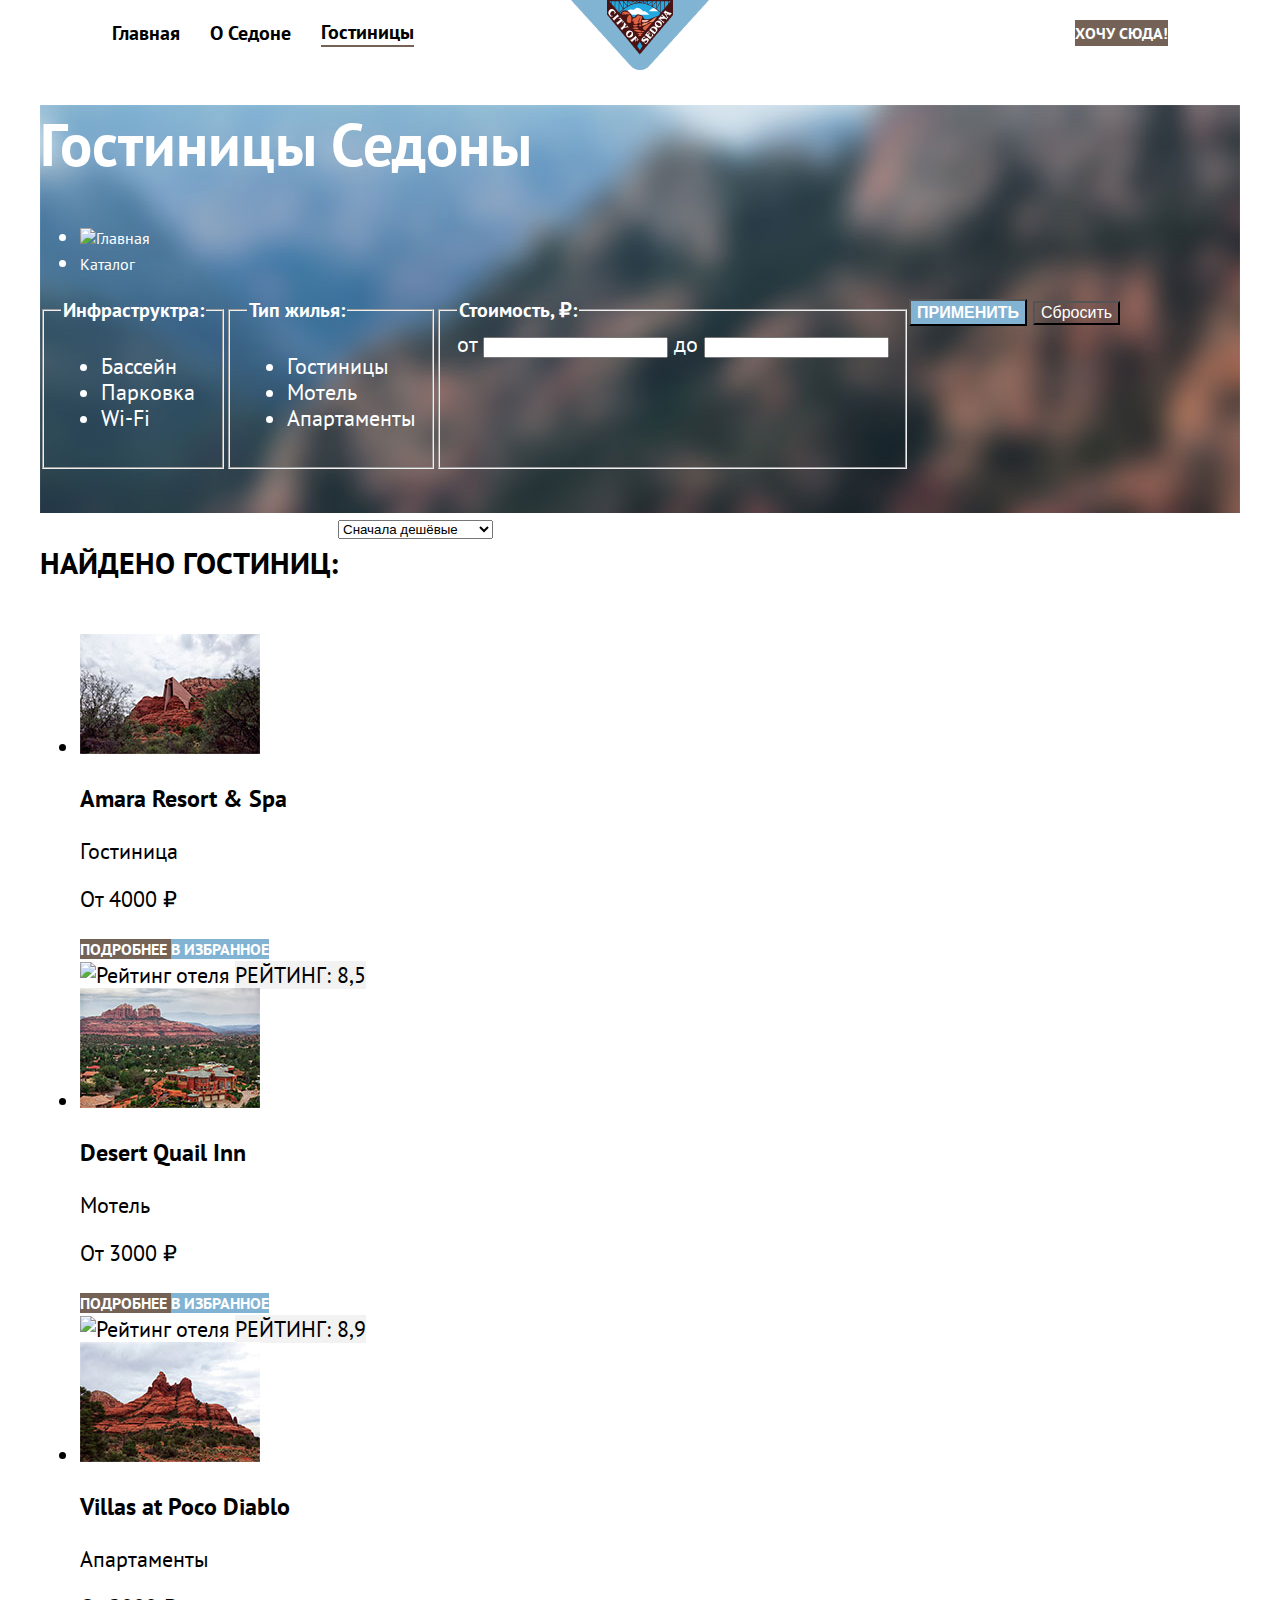
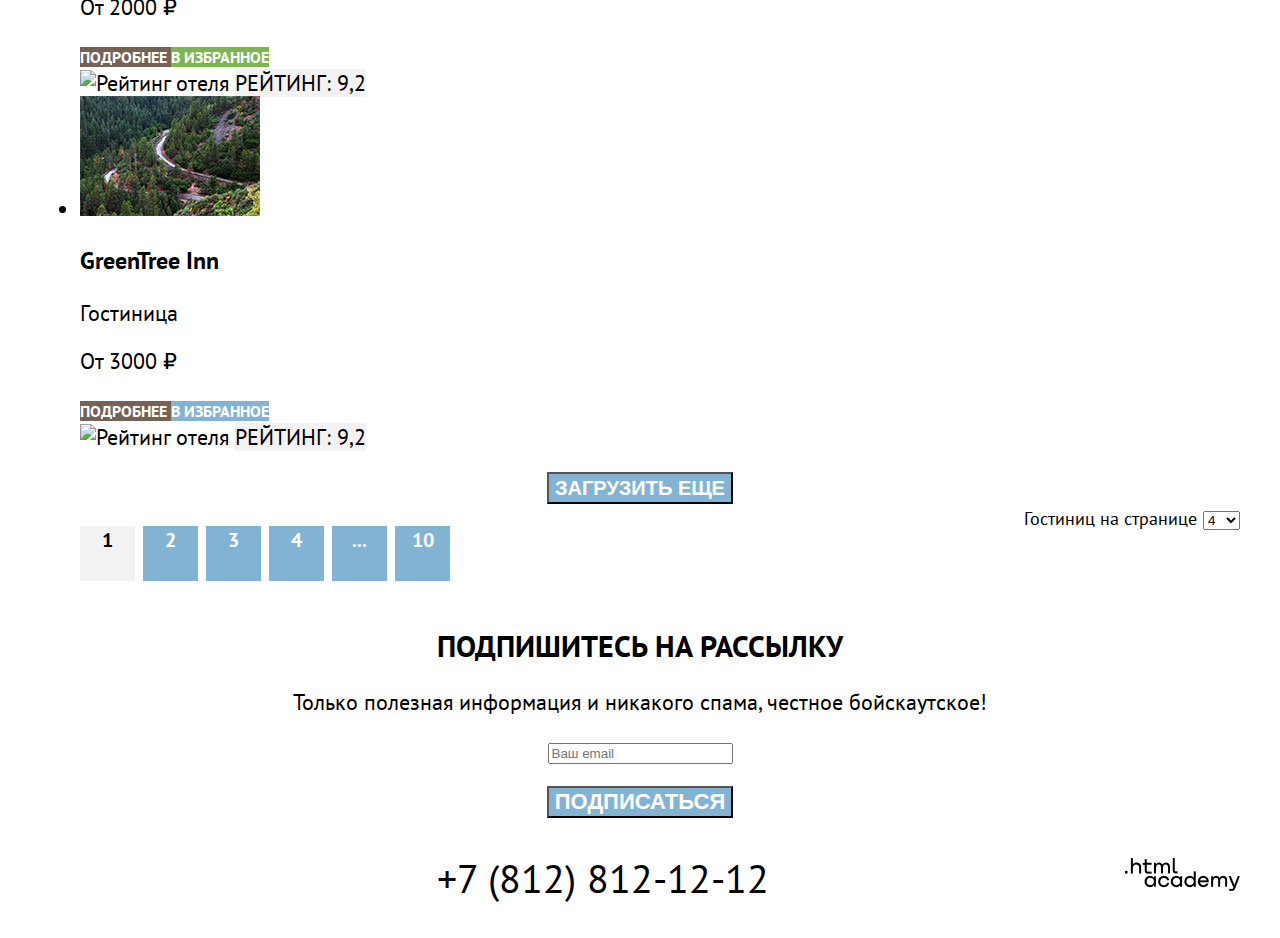
==== catalog.html @ bfaaaa02 "Update catalog.html" ====
<!DOCTYPE html>
<html lang="ru">

<head>
    <meta charset="utf-8">
    <title>Каталог</title>
    <link rel="stylesheet" href="styles/styles.css">

</head>

<body>
    <div class="container">
        <header class="page-header">
            <nav class="main-navigation">
                <ul class="navigation-list">
                    <li class="navigation-item">
                        <a href="#" class="navigation-link"> Главная </a>
                    </li>
                    <li class="navigation-item">
                        <a href="#" class="navigation-link">О Седоне </a>
                    </li>
                    <li class="navigation-item">
                        <a href="#" class="navigation-link navigation-link-current">Гостиницы </a>
                    </li>
                </ul>

                <a href="" class="sedona-logo">
                    <img src="img/sedona.png" alt="Седона" width="138" height="70">
                </a>

                <ul class="navigation-list navigation-user">
                    <li class="navigation-item">
                        <a href="#" class="navigation-link">
                            <span class="visually-hidden">
                                Поиск
                            </span>
                        </a>
                    </li>
                    <li class="navigation-item">
                        <a href="#" class="navigation-link">
                            <span class="visually-hidden">
                                Избранное
                            </span>
                        </a>
                    </li>
                    <li class="navigation-item">
                        <a href="#" class="navigation-link button"> 
                            Хочу сюда! 
                        </a>
                    </li>
                </ul>
            </nav>
        </header>

        <main class="main-inner main-container">
            <div class="page-container">
                <div class="catalog-head">
                    <header class="inner-header">
                        <h1 class="inner-header-title">Гостиницы Седоны</h1>
                        <ul class="pages">
                            <li class="pages-item">
                                <a class="pages-link" href="index.html">
                                    <img href="" alt="Главная" class="" width="12" height="12">
                                </a>
                            </li>
                            <li class="pages-item">
                                <a class="pages-link">Каталог</a>
                            </li>
                        </ul>
                    </header>
                    <section class="filters">
                        <h2 class="visually-hidden h2"> Фильтры </h2>
                        <form class="filters-form">
                            <fieldset class="filter-group">
                                <legend class="filter-title"> Инфраструктра: </legend>
                                <ul class="filter-list">
                                    <li class="filter-item">
                                        <input checked type="checkbox" name="infractruct" id="pool" class="visually-hidden">
                                        <label for="pool" class="filter-name"> Бассейн </label>
                                    </li>
                                    <li class="filter-item">
                                        <input checked type="checkbox" name="infractruct" id="parking" class="visually-hidden">
                                        <label for="parking" class="filter-name"> Парковка </label>
                                    </li>
                                    <li class="filter-item">
                                        <input type="checkbox" name="infractruct" id="wifi" class="visually-hidden">
                                        <label for="wifi" class="filter-name"> Wi-Fi </label>
                                    </li>
                                </ul>
                            </fieldset>
                            <fieldset class="filter-group">
                                <legend class="filter-title"> Тип жилья: </legend>
                                <ul class="filter-list">
                                    <li class="filter-item">
                                        <input checked type="radio" name="accommodation-type" id="hotel" class="visually-hidden">
                                        <label for="hotel" class="filter-name"> Гостиницы </label>
                                    </li>
                                    <li class="filter-item">
                                        <input type="radio" name="accommodation-type" id="motel" class="visually-hidden">
                                        <label for="motel" class="filter-name"> Мотель </label>
                                    </li>
                                    <li class="filter-item">
                                        <input type="radio" name="accommodation-type" id="apart" class="visually-hidden">
                                        <label for="apart" class="filter-name"> Апартаменты </label>
                                    </li>
                                </ul>
                            </fieldset>
                            <fieldset class="filter-group">
                                <legend class="filter-title"> Стоимость, &#8381;: </legend>
                                <label> 
                                    от 
                                    <input type="number">
                                </label>

                                <label> 
                                    до 
                                    <input type="number">
                                </label>
                            </fieldset>
                            <div class="buttons">
                                <input type="submit" class="button submit-button" value="Применить">
                                <input type="reset" class="button reset-button" value="Сбросить">
                            </div>
                        </form>
                    </section>
                </div>
                <section class="hotels">
                    <h2 class="visually-hidden h2"> Результаты поиска </h2>
                    <div class="hotel-list-head">
                        <p class="searched"> Найдено гостиниц: </p>
                        <form class="sorting-form">
                            <label class="visually-hidden" for="sorting"> Сортировка  </label>
                            <select class="" name="sorting" id="sorting">
                                <option value="cheap"> Сначала дешёвые </option>
                                <option value="expensive"> Сначала дорогие </option>
                                <option value="popular"> Сначала популярные </option>
                            </select>
                        </form>
                        <a href="#" class="button">
                            <span class="visually-hidden"> Таблица </span>
                        </a>
                        <a href="#" class="button">
                            <span class="visually-hidden"> По одному </span>
                        </a>
                        <a href="#" class="button">
                            <span class="visually-hidden"> Список </span>
                        </a>
                    </div>
                    <ul class="hotels-list">
                        <li class="hotels-item">
                            <div class="hotel-card">
                                <img src="img/amara-resort.jpg" class="hotel-pic" width="180" height="120">
                                <div class="hotel-description">
                                    <h3 class="hotel-name"> Amara Resort & Spa</h3>
                                    <p class="hotel-type"> Гостиница </p>
                                    <p class="hotel-price"> От 4000 &#8381;</p>
                                    <a class="button button-more"> <span> Подробнее </span> </a>
                                    <a class="button button-favorite"> <span> В избранное </span> </a>
                                </div>
                                <div class="hotel-rank">
                                    <img class="stars" src="" alt="Рейтинг отеля">
                                    <span class="rank"> Рейтинг: 8,5 </span>
                                </div>
                            </div>
                        </li>
                        <li class="hotels-item">
                            <div class="hotel-card">
                                <img src="img/desert-quail.jpg" class="hotel-pic" width="180" height="120">
                                <div class="hotel-description">
                                    <h3 class="hotel-name"> Desert Quail Inn </h3>
                                    <p class="hotel-type"> Мотель </p>
                                    <p class="hotel-price"> От 3000 &#8381;</p>
                                    <a class="button button-more"> <span> Подробнее </span> </a>
                                    <a class="button button-favorite"> <span> В избранное </span> </a>
                                </div>
                                <div class="hotel-rank">
                                    <img class="stars" src="" alt="Рейтинг отеля">
                                    <span class="rank"> Рейтинг: 8,9 </span>
                                </div>
                            </div>
                        </li>
                        <li class="hotels-item">
                            <div class="hotel-card">
                                <img src="img/villas-at-poco.jpg" class="hotel-pic" width="180" height="120">
                                <div class="hotel-description">
                                    <h3 class="hotel-name"> Villas at Poco Diablo </h3>
                                    <p class="hotel-type"> Апартаменты </p>
                                    <p class="hotel-price"> От 2000 &#8381; </p>
                                    <a class="button button-more"> <span> Подробнее </span> </a>
                                    <a class="button button-favorite favorited"> <span> В избранное </span> </a>
                                </div>
                                <div class="hotel-rank">
                                    <img class="stars" src="" alt="Рейтинг отеля">
                                    <span class="rank"> Рейтинг: 9,2 </span>
                                </div>
                            </div>
                        </li>
                        <li class="hotels-item">
                            <div class="hotel-card">
                                <img src="img/greentree.jpg" class="hotel-pic" width="180" height="120">
                                <div class="hotel-description">
                                    <h3 class="hotel-name"> GreenTree Inn </h3>
                                    <p class="hotel-type"> Гостиница </p>
                                    <p class="hotel-price"> От 3000 &#8381;</p>
                                    <a class="button button-more"> <span> Подробнее </span> </a>
                                    <a class="button button-favorite"> <span> В избранное </span> </a>
                                </div>
                                <div class="hotel-rank">
                                    <img class="stars" src="" alt="Рейтинг отеля">
                                    <span class="rank"> Рейтинг: 9,2 </span>
                                </div>
                            </div>
                        </li>
                    </ul>
                    <button class="button button-show-more"> Загрузить еще </button>
                    <div class="page-navigation">
                        <ul class="pagination">
                            <li class="pagination-item pagination-current-item">
                                <a class="pagination-link  pagination-current-link">1</a>
                            </li>
                            <li class="pagination-item">
                                <a class="pagination-link" href="#">2</a>
                            </li>
                            <li class="pagination-item">
                                <a class="pagination-link" href="#">3</a>
                            </li>
                            <li class="pagination-item">
                                <a class="pagination-link" href="#">4</a>
                            </li>
                            <li class="pagination-item">
                                <a class="pagination-link" href="#">...</a>
                            </li>
                            <li class="pagination-item">
                                <a class="pagination-link" href="#">10</a>
                            </li>
                        </ul>
                        <form>
                            <label for="num-per-page" class="num-per-page"> Гостиниц на странице</label>
                            <select name="num-per-page">
                                <option> 4 </option>
                                <option> 8 </option>
                                <option> 12 </option>
                            </select>
                        </form>
                    </div>
                </section>
            </div>
        </main>

        <footer class="page-footer">
            <div class="page-footer-container">
                <section class="catalog mailing">
                    <h2 class="h2">
                        Подпишитесь на рассылку
                    </h2>
                    <p class="mailing-text">
                        Только полезная информация и никакого спама, честное бойскаутское!
                    </p>
                    <form class="mailing-form">
                        <p class="mailing-email">
                            <input class="field" placeholder="Ваш email" type="email" name="mailing-email" required>
                        </p>
                        <button class="mailing-button" type="submit">
                            Подписаться
                        </button>
                    </form>
                </section>
                <section class="contacts">
                    <ul class="links-list">
                        <li class="links-item">
                            <a class="button" href="#">
                                <span class="visually-hidden">Twitter</span>
                            </a>
                        </li>
                        <li class="links-item">
                            <a class="button" href="#">
                                <span class="visually-hidden">Facebook</span>
                            </a>
                        </li>
                        <li class="links-item">
                            <a class="button" href="#">
                                <span class="visually-hidden">Youtube</span>
                            </a>
                        </li>
                    </ul>

                    <a class="phone-number" href="tel: +78128121212"> +7 (812) 812-12-12 </a>

                    <a class="html-academy" href="https://htmlacademy.ru/">
                        <img src="img/logo_htmlacademy.png" class="academy-logo" href="#" alt="html academy" width="115" height="34">
                    </a>
                </section>
            </div>
        </footer>
    </div>
</body>

</html>
---- styles/styles.css ----
@font-face {
    font-family: "PT Sans";
    font-style: normal;
    font-weight: 400;
    src: url("../fonts/ptsans-400.woff2") format("woff2");
    font-display: swap;
}

@font-face {
    font-family: "PT Sans";
    font-style: normal;
    font-weight: 700;
    src: url("../fonts/ptsans-700.woff2") format("woff2");
    font-display: swap;
}

html {
    height: 100%;
}

body {
    margin: 0;
    display: flex;
    flex-direction: column;
    min-height: 100%;
    font-family: "PT Sans", sans-serif;
    font-size: 22px;
    line-height: 26px;
    color: #000000;
    background-color: #ffffff;
}

.main-container {
    flex-grow: 1;
}

.visually-hidden {
    position: absolute;
    width: 1px;
    height: 1px;
    margin: -1px;
    padding: 0;
    border: 0;
    clip: rect(0 0 0 0);
    overflow: hidden;
}

.container {
    margin: 0 auto;
    width: 1200px;
}

.main-navigation {
    display: flex;
    padding-left: 72px;
    padding-right: 72px;
    height: 65px;
    justify-content: center;
}

.navigation-link-current {
    border-bottom: 2px solid #756257;
}

.navigation-list {
    margin: 0;
    padding: 0;
    list-style-type: none;
    display: flex;
    flex-wrap: wrap;
    gap: 30px;
    align-items: center;
    margin-right: auto;
}

.navigation-list.navigation-user {
    margin-right: 0;
    margin-left: auto;
}

.navigation-user .navigation-link {
    min-width: 16px;
    min-height: 16px;
}

.sedona-logo {
    position: absolute;
    left: auto;
    right: auto;
}

.welcome {
    display: block;
    margin: 0 auto;
    height: 485px;
}

.welcome-to-sedona {
    padding-top: 50px;
}

.container-head-reasons {
    height: 282px;
    display: flex;
    flex-direction: column;
    align-items: center;
    justify-content: center;
    gap: 23px;
}

.sedona-description {
    width: 720px;
}

.advantages-list {
    margin: 0;
    padding: 0;
}

.page-footer-container {
    display: flex;
    flex-direction: column;
}

.contacts {
    display: flex;
    height: 120px;
    align-items: center;
}

.contacts .phone-number {
    margin: 0 auto;
}

.filters-form {
    display: flex;
}

.hotel-list-head {
    display: flex;
}

.page-navigation {
    display: flex;
    margin: 0;
}

.hotels {
    display: flex;
    flex-direction: column;
}

.pagination {
    margin-right: auto;
    display: flex;
    gap: 8px;
}

.links-list {
    display: flex;
    list-style-type: none;
}

.advantages-list {
    display: grid;
    grid-template-columns: 400px 400px 400px;
    grid-template-rows: 384px 384px 384px 384px;
    grid-template-areas: "r1 r1 r1" "r1 r1 r1" "r2 r2 r2" "r3 r4 r5";
}

.advantages-description {
    width: 250px;
}

.reason-description {
    width: 250px;
}

.real-town {
    grid-area: r1;
    display: grid;
    grid-template-columns: 400px 400px 400px;
    grid-template-rows: 384px 384px;
    grid-template-areas: "reason photo photo" "r r r";
}

.container-town {
    grid-area: reason;
}

.real-town-img {
    grid-area: photo;
}

.real-town .advantages-description {
    width: 220px;
}

.real-town-reasons-list {
    grid-area: r;
    display: grid;
    grid-template-columns: 400px 400px 400px;
}

.real-town-reasons-item,
.container-advantage {
    height: 100%;
    display: flex;
    flex-direction: column;
    justify-content: center;
    align-items: center;
    column-gap: 25px;
}

.advantages-item:nth-child(2) {
    grid-area: r2;
    display: grid;
    grid-template-columns: 400px 400px 400px;
}

.devil-bridge-img {
    grid-column: 1/3;
}

.advantages-item:nth-child(3) {
    grid-area: r3;
}

.advantages-item:nth-child(4) {
    grid-area: r4;
}

.advantages-item:nth-child(5) {
    grid-area: r5;
}

.real-town-reasons-list {
    padding: 0;
    list-style-type: none;
}

.advantages-list {
    list-style-type: none;
}

.search-hotel {
    height: 417px;
    display: flex;
    flex-direction: column;
    justify-content: center;
    align-items: center;
}

.interested-description {
    width: 720px;
}

.index-mailing {
    height: 411px;
    display: flex;
    flex-direction: column;
    justify-content: center;
    align-items: center;
}

.pagination-item {
    display: block;
    width: 55px;
    height: 55px;
    background-color: #83B3D3;
    text-align: center;
}

.pagination-current-item {
    background-color: #F2F2F2;
}

.main-index {
    text-align: center;
}

.page-header {
    color: #000000;
    background-color: #FFFFFF;
}

.navigation-link {
    display: block;
    font-weight: 700;
    font-size: 20px;
    line-height: 26px;
    color: #000000;
    text-align: center;
    background-color: #FFFFFF;
    text-decoration: none;
}

.button {
    color: #000000;
    text-decoration: none;
    text-transform: uppercase;
    color: #ffffff;
    background-color: #756257;
    font-weight: 700;
    font-size: 16px;
}

.welcome {
    background-image: url(../img/index-background.jpg);
}

.index-mailing {
    background-image: url(../img/footer-background.jpg);
}

.sedona-description,
.h2,
.interested {
    text-transform: uppercase;
    font-weight: 700;
    font-size: 30px;
    line-height: 36px;
}

.advantages-item:nth-child(1),
.advantages-item:nth-child(2) {
    background: #83B3D3;
    color: #FFFFFF;
}

.advantages-item:nth-child(2n+3) {
    background: rgba(131, 179, 211, 0.12);
}

.advantages-item:nth-child(1) ul {
    color: black;
    background-color: #ffffff;
}

.advantages-item:nth-child(1) .real-town-reasons-item:nth-child(2n+1) {
    background-color: rgba(131, 179, 211, 0.12);
}

.advantages-item:nth-last-child(2) {
    background: rgba(131, 179, 211, 0.2);
}

.advantages-name,
.reason-name {
    text-transform: uppercase;
    font-size: 24px;
    line-height: 28px;
}

.advantages-list,
.real-town-reasons-list {
    font-size: 18px;
    line-height: 21px;
}

.phone-number {
    color: #000000;
    text-decoration: none;
    font-size: 40px;
    line-height: 40px;
}

.index-mailing {
    color: #ffffff;
}

.mailing-button {
    background-color: #83B3D3;
    text-transform: uppercase;
    color: #ffffff;
    font-weight: 700;
    font-size: 22px;
    line-height: 26px;
}

.pages-link {
    font-weight: normal;
    font-size: 16px;
    line-height: 21px;
    color: #FFFFFF;
    text-decoration: none;
}

.catalog-head {
    margin: 0 auto;
    background-color: #83B3D3;
    background: url(../img/catalog-background-filters.jpg);
    color: #ffffff;
    height: 408px;
    padding: auto 72px;
}

.submit-button {
    color: #ffffff;
    background-color: #83B3D3;
    line-height: 21px;
}

.reset-button {
    text-transform: capitalize;
    background-color: rgba(0, 0, 0, 0);
    font-weight: 400;
    color: #ffffff;
}

.searched {
    font-weight: bold;
    font-size: 30px;
    line-height: 39px;
    text-transform: uppercase;
}

.button-more {
    font-size: 16px;
    background: #756257;
    color: #ffffff;
}

.button-favorite {
    font-size: 16px;
    background-color: #83B3D3;
    color: #ffffff;
}

.favorited {
    background-color: #7DB54F;
}

.rank {
    text-align: center;
    text-transform: uppercase;
    background: #F2F2F2;
}

.pagination-link {
    font-weight: bold;
    font-size: 20px;
    line-height: 26px;
    text-align: center;
    background-color: #83B3D3;
    color: #ffffff;
    text-decoration: none;
}

.pagination-current-link {
    color: #000000;
    background-color: #F2F2F2;
}

.button-show-more {
    font-weight: bold;
    font-size: 20px;
    line-height: 26px;
    text-align: center;
    background-color: #83B3D3;
    align-self: center;
}

.filter-title {
    font-size: 20px;
    line-height: 26px;
    font-weight: 700;
}

.inner-header-title {
    font-weight: 700;
    font-size: 60px;
    line-height: 78px;
}

.page-footer {
    text-align: center;
    font-size: 22px;
    line-height: 26px;
}

.hotel-name {
    font-weight: bold;
    font-size: 24px;
    line-height: 31px;
}

.search-hotel-button {
    font-size: 20px;
}

.num-per-page {
    font-size: 18px;
    line-height: 23px;
}

.mailing-text {
    font-size: 22px;
    line-height: 26px;
}
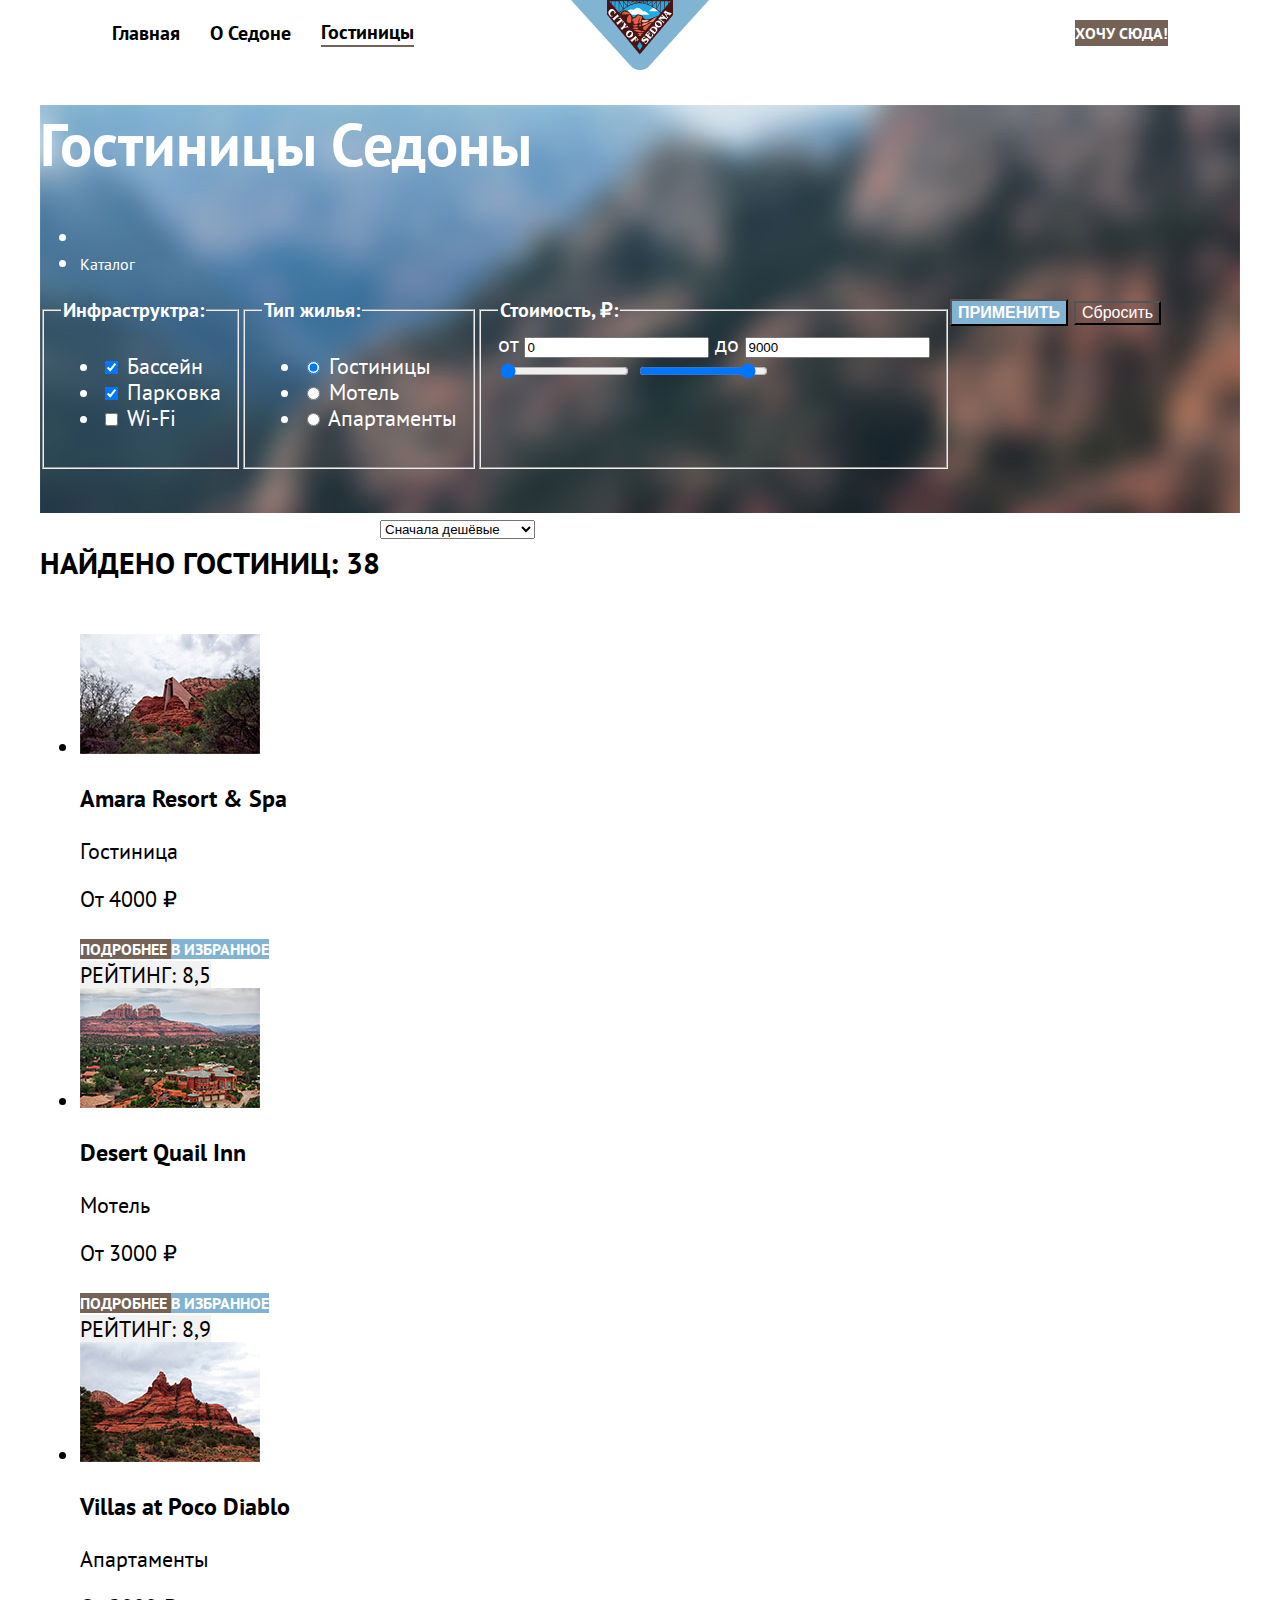
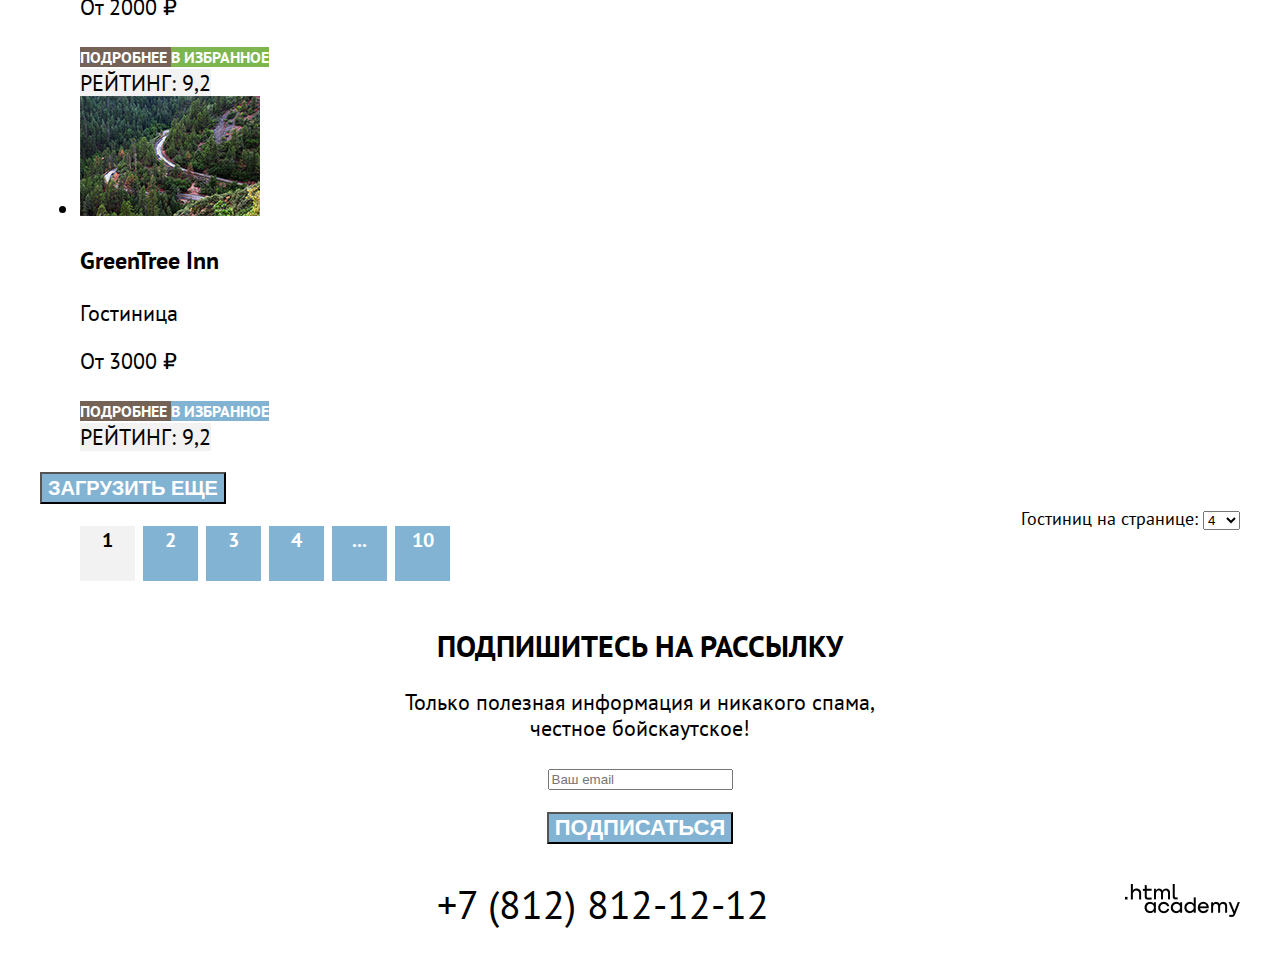
==== commit 64d2b78e: "Update catalog.html" ====
--- a/catalog.html
+++ b/catalog.html
@@ -60,7 +60,7 @@
                         <ul class="pages">
                             <li class="pages-item">
                                 <a class="pages-link" href="index.html">
-                                    <img href="" alt="Главная" class="" width="12" height="12">
+                                    <span class="visually-hidden"> Главная </
                                 </a>
                             </li>
                             <li class="pages-item">
@@ -75,15 +75,15 @@
                                 <legend class="filter-title"> Инфраструктра: </legend>
                                 <ul class="filter-list">
                                     <li class="filter-item">
-                                        <input checked type="checkbox" name="infractruct" id="pool" class="visually-hidden">
+                                        <input checked type="checkbox" name="infractruct" id="pool">
                                         <label for="pool" class="filter-name"> Бассейн </label>
                                     </li>
                                     <li class="filter-item">
-                                        <input checked type="checkbox" name="infractruct" id="parking" class="visually-hidden">
+                                        <input checked type="checkbox" name="infractruct" id="parking">
                                         <label for="parking" class="filter-name"> Парковка </label>
                                     </li>
                                     <li class="filter-item">
-                                        <input type="checkbox" name="infractruct" id="wifi" class="visually-hidden">
+                                        <input type="checkbox" name="infractruct" id="wifi">
                                         <label for="wifi" class="filter-name"> Wi-Fi </label>
                                     </li>
                                 </ul>
@@ -92,206 +92,216 @@
                                 <legend class="filter-title"> Тип жилья: </legend>
                                 <ul class="filter-list">
                                     <li class="filter-item">
-                                        <input checked type="radio" name="accommodation-type" id="hotel" class="visually-hidden">
+                                        <input checked type="radio" name="accommodation-type" id="hotel">
                                         <label for="hotel" class="filter-name"> Гостиницы </label>
                                     </li>
                                     <li class="filter-item">
-                                        <input type="radio" name="accommodation-type" id="motel" class="visually-hidden">
+                                        <input type="radio" name="accommodation-type" id="motel">
                                         <label for="motel" class="filter-name"> Мотель </label>
                                     </li>
                                     <li class="filter-item">
-                                        <input type="radio" name="accommodation-type" id="apart" class="visually-hidden">
+                                        <input type="radio" name="accommodation-type" id="apart">
                                         <label for="apart" class="filter-name"> Апартаменты </label>
                                     </li>
                                 </ul>
                             </fieldset>
                             <fieldset class="filter-group">
                                 <legend class="filter-title"> Стоимость, &#8381;: </legend>
-                                <label> 
-                                    от 
-                                    <input type="number">
-                                </label>
-
-                                <label> 
-                                    до 
-                                    <input type="number">
-                                </label>
-                            </fieldset>
-                            <div class="buttons">
-                                <input type="submit" class="button submit-button" value="Применить">
-                                <input type="reset" class="button reset-button" value="Сбросить">
-                            </div>
-                        </form>
-                    </section>
-                </div>
-                <section class="hotels">
-                    <h2 class="visually-hidden h2"> Результаты поиска </h2>
-                    <div class="hotel-list-head">
-                        <p class="searched"> Найдено гостиниц: </p>
-                        <form class="sorting-form">
-                            <label class="visually-hidden" for="sorting"> Сортировка  </label>
-                            <select class="" name="sorting" id="sorting">
+                                <div class="cost-input">
+                        
+                                    <label for="cost-from"> 
+                                        <span class="cost-label">от</span>
+                                    </label>
+                                    <input type="number" placeholder="от" class="cost cost-from" value="0" id="cost-from">
+
+                                    <label for="cost-to"> 
+                                        <span class="cost-label">до</span> 
+                                    </label>
+                                    <input type="number" placeholder="до" class="cost  cost-to" value="9000" id="cost-to">
+                </div>
+                <div class="cost-range-container">
+                    <input type="range" class="cost-range" min="0" max="10000" step="any" value="0" id="min-cost">
+                    <input type="range" class="cost-range" min="0" max="10000" step="any" value="9000" id="max-cost">
+                </div>
+
+                </fieldset>
+                <div class="buttons">
+                    <input type="submit" class="button submit-button" value="Применить">
+                    <input type="reset" class="button reset-button" value="Сбросить">
+                </div>
+                </form>
+                </section>
+            </div>
+            <section class="hotels">
+                <h2 class="visually-hidden h2"> Результаты поиска </h2>
+                <div class="hotel-list-head">
+                    <p class="searched"> Найдено гостиниц: 38 </p>
+                    <form class="sorting-form">
+                        <label class="visually-hidden" for="sorting"> Сортировка  </label>
+                        <select class="" name="sorting" id="sorting">
                                 <option value="cheap"> Сначала дешёвые </option>
                                 <option value="expensive"> Сначала дорогие </option>
                                 <option value="popular"> Сначала популярные </option>
                             </select>
-                        </form>
-                        <a href="#" class="button">
-                            <span class="visually-hidden"> Таблица </span>
-                        </a>
-                        <a href="#" class="button">
-                            <span class="visually-hidden"> По одному </span>
-                        </a>
-                        <a href="#" class="button">
-                            <span class="visually-hidden"> Список </span>
-                        </a>
-                    </div>
-                    <ul class="hotels-list">
-                        <li class="hotels-item">
-                            <div class="hotel-card">
-                                <img src="img/amara-resort.jpg" class="hotel-pic" width="180" height="120">
-                                <div class="hotel-description">
-                                    <h3 class="hotel-name"> Amara Resort & Spa</h3>
-                                    <p class="hotel-type"> Гостиница </p>
-                                    <p class="hotel-price"> От 4000 &#8381;</p>
-                                    <a class="button button-more"> <span> Подробнее </span> </a>
-                                    <a class="button button-favorite"> <span> В избранное </span> </a>
-                                </div>
-                                <div class="hotel-rank">
-                                    <img class="stars" src="" alt="Рейтинг отеля">
-                                    <span class="rank"> Рейтинг: 8,5 </span>
-                                </div>
-                            </div>
-                        </li>
-                        <li class="hotels-item">
-                            <div class="hotel-card">
-                                <img src="img/desert-quail.jpg" class="hotel-pic" width="180" height="120">
-                                <div class="hotel-description">
-                                    <h3 class="hotel-name"> Desert Quail Inn </h3>
-                                    <p class="hotel-type"> Мотель </p>
-                                    <p class="hotel-price"> От 3000 &#8381;</p>
-                                    <a class="button button-more"> <span> Подробнее </span> </a>
-                                    <a class="button button-favorite"> <span> В избранное </span> </a>
-                                </div>
-                                <div class="hotel-rank">
-                                    <img class="stars" src="" alt="Рейтинг отеля">
-                                    <span class="rank"> Рейтинг: 8,9 </span>
-                                </div>
-                            </div>
-                        </li>
-                        <li class="hotels-item">
-                            <div class="hotel-card">
-                                <img src="img/villas-at-poco.jpg" class="hotel-pic" width="180" height="120">
-                                <div class="hotel-description">
-                                    <h3 class="hotel-name"> Villas at Poco Diablo </h3>
-                                    <p class="hotel-type"> Апартаменты </p>
-                                    <p class="hotel-price"> От 2000 &#8381; </p>
-                                    <a class="button button-more"> <span> Подробнее </span> </a>
-                                    <a class="button button-favorite favorited"> <span> В избранное </span> </a>
-                                </div>
-                                <div class="hotel-rank">
-                                    <img class="stars" src="" alt="Рейтинг отеля">
-                                    <span class="rank"> Рейтинг: 9,2 </span>
-                                </div>
-                            </div>
-                        </li>
-                        <li class="hotels-item">
-                            <div class="hotel-card">
-                                <img src="img/greentree.jpg" class="hotel-pic" width="180" height="120">
-                                <div class="hotel-description">
-                                    <h3 class="hotel-name"> GreenTree Inn </h3>
-                                    <p class="hotel-type"> Гостиница </p>
-                                    <p class="hotel-price"> От 3000 &#8381;</p>
-                                    <a class="button button-more"> <span> Подробнее </span> </a>
-                                    <a class="button button-favorite"> <span> В избранное </span> </a>
-                                </div>
-                                <div class="hotel-rank">
-                                    <img class="stars" src="" alt="Рейтинг отеля">
-                                    <span class="rank"> Рейтинг: 9,2 </span>
-                                </div>
-                            </div>
+                    </form>
+                    <a href="#" class="button">
+                        <span class="visually-hidden"> Таблица </span>
+                    </a>
+                    <a href="#" class="button">
+                        <span class="visually-hidden"> По одному </span>
+                    </a>
+                    <a href="#" class="button">
+                        <span class="visually-hidden"> Список </span>
+                    </a>
+                </div>
+                <ul class="hotels-list">
+                    <li class="hotels-item">
+                        <div class="hotel-card">
+                            <img src="img/amara-resort.jpg" class="hotel-pic" width="180" height="120">
+                            <div class="hotel-description">
+                                <h3 class="hotel-name"> Amara Resort & Spa</h3>
+                                <p class="hotel-type"> Гостиница </p>
+                                <p class="hotel-price"> От 4000 &#8381;</p>
+                                <a class="button button-more"> <span> Подробнее </span> </a>
+                                <a class="button button-favorite"> <span> В избранное </span> </a>
+                            </div>
+                            <div class="hotel-rank">
+                                <span class="stars"> </span>
+                                <span class="rank"> Рейтинг: 8,5 </span>
+                            </div>
+                        </div>
+                    </li>
+                    <li class="hotels-item">
+                        <div class="hotel-card">
+                            <img src="img/desert-quail.jpg" class="hotel-pic" width="180" height="120">
+                            <div class="hotel-description">
+                                <h3 class="hotel-name"> Desert Quail Inn </h3>
+                                <p class="hotel-type"> Мотель </p>
+                                <p class="hotel-price"> От 3000 &#8381;</p>
+                                <a class="button button-more"> <span> Подробнее </span> </a>
+                                <a class="button button-favorite"> <span> В избранное </span> </a>
+                            </div>
+                            <div class="hotel-rank">
+                                <span class="stars"> </span>
+                                <span class="rank"> Рейтинг: 8,9 </span>
+                            </div>
+                        </div>
+                    </li>
+                    <li class="hotels-item">
+                        <div class="hotel-card">
+                            <img src="img/villas-at-poco.jpg" class="hotel-pic" width="180" height="120">
+                            <div class="hotel-description">
+                                <h3 class="hotel-name"> Villas at Poco Diablo </h3>
+                                <p class="hotel-type"> Апартаменты </p>
+                                <p class="hotel-price"> От 2000 &#8381; </p>
+                                <a class="button button-more"> <span> Подробнее </span> </a>
+                                <a class="button button-favorite favorited"> <span> В избранное </span> </a>
+                            </div>
+                            <div class="hotel-rank">
+                                <span class="stars"> </span>
+                                <span class="rank"> Рейтинг: 9,2 </span>
+                            </div>
+                        </div>
+                    </li>
+                    <li class="hotels-item">
+                        <div class="hotel-card">
+                            <img src="img/greentree.jpg" class="hotel-pic" width="180" height="120">
+                            <div class="hotel-description">
+                                <h3 class="hotel-name"> GreenTree Inn </h3>
+                                <p class="hotel-type"> Гостиница </p>
+                                <p class="hotel-price"> От 3000 &#8381;</p>
+                                <a class="button button-more"> <span> Подробнее </span> </a>
+                                <a class="button button-favorite"> <span> В избранное </span> </a>
+                            </div>
+                            <div class="hotel-rank">
+                                <span class="stars"> </span>
+                                <span class="rank"> Рейтинг: 9,2 </span>
+                            </div>
+                        </div>
+                    </li>
+                </ul>
+                <div class="show-more">
+                    <button class="button button-show-more"> Загрузить еще </button>
+                </div>
+                <div class="page-navigation">
+                    <ul class="pagination">
+                        <li class="pagination-item pagination-current-item">
+                            <a class="pagination-link  pagination-current-link">1</a>
+                        </li>
+                        <li class="pagination-item">
+                            <a class="pagination-link" href="#">2</a>
+                        </li>
+                        <li class="pagination-item">
+                            <a class="pagination-link" href="#">3</a>
+                        </li>
+                        <li class="pagination-item">
+                            <a class="pagination-link" href="#">4</a>
+                        </li>
+                        <li class="pagination-item">
+                            <a class="pagination-link" href="#">...</a>
+                        </li>
+                        <li class="pagination-item">
+                            <a class="pagination-link" href="#">10</a>
                         </li>
                     </ul>
-                    <button class="button button-show-more"> Загрузить еще </button>
-                    <div class="page-navigation">
-                        <ul class="pagination">
-                            <li class="pagination-item pagination-current-item">
-                                <a class="pagination-link  pagination-current-link">1</a>
-                            </li>
-                            <li class="pagination-item">
-                                <a class="pagination-link" href="#">2</a>
-                            </li>
-                            <li class="pagination-item">
-                                <a class="pagination-link" href="#">3</a>
-                            </li>
-                            <li class="pagination-item">
-                                <a class="pagination-link" href="#">4</a>
-                            </li>
-                            <li class="pagination-item">
-                                <a class="pagination-link" href="#">...</a>
-                            </li>
-                            <li class="pagination-item">
-                                <a class="pagination-link" href="#">10</a>
-                            </li>
-                        </ul>
-                        <form>
-                            <label for="num-per-page" class="num-per-page"> Гостиниц на странице</label>
-                            <select name="num-per-page">
+                    <form class="num-per-page-form">
+                        <label for="num-per-page" class="num-per-page"> Гостиниц на странице: </label>
+                        <select name="num-per-page" class="num-per-page-options">
                                 <option> 4 </option>
                                 <option> 8 </option>
                                 <option> 12 </option>
-                            </select>
-                        </form>
-                    </div>
-                </section>
-            </div>
-        </main>
-
-        <footer class="page-footer">
-            <div class="page-footer-container">
-                <section class="catalog mailing">
-                    <h2 class="h2">
-                        Подпишитесь на рассылку
-                    </h2>
-                    <p class="mailing-text">
-                        Только полезная информация и никакого спама, честное бойскаутское!
+                        </select>
+                    </form>
+                </div>
+            </section>
+    </div>
+    </main>
+
+    <footer class="page-footer">
+        <div class="page-footer-container">
+            <section class="catalog mailing">
+                <h2 class="h2 mailing-head">
+                    Подпишитесь на рассылку
+                </h2>
+                <p class="mailing-text">
+                    Только полезная информация и никакого спама, <br> честное бойскаутское!
+                </p>
+                <form class="mailing-form">
+                    <p class="mailing-email">
+                        <input class="field" placeholder="Ваш email" type="email" name="mailing-email" required>
                     </p>
-                    <form class="mailing-form">
-                        <p class="mailing-email">
-                            <input class="field" placeholder="Ваш email" type="email" name="mailing-email" required>
-                        </p>
-                        <button class="mailing-button" type="submit">
+                    <button class="mailing-button" type="submit">
                             Подписаться
                         </button>
-                    </form>
-                </section>
-                <section class="contacts">
-                    <ul class="links-list">
-                        <li class="links-item">
-                            <a class="button" href="#">
-                                <span class="visually-hidden">Twitter</span>
-                            </a>
-                        </li>
-                        <li class="links-item">
-                            <a class="button" href="#">
-                                <span class="visually-hidden">Facebook</span>
-                            </a>
-                        </li>
-                        <li class="links-item">
-                            <a class="button" href="#">
-                                <span class="visually-hidden">Youtube</span>
-                            </a>
-                        </li>
-                    </ul>
-
-                    <a class="phone-number" href="tel: +78128121212"> +7 (812) 812-12-12 </a>
-
-                    <a class="html-academy" href="https://htmlacademy.ru/">
-                        <img src="img/logo_htmlacademy.png" class="academy-logo" href="#" alt="html academy" width="115" height="34">
-                    </a>
-                </section>
-            </div>
-        </footer>
+                </form>
+            </section>
+            <section class="contacts">
+                <ul class="links-list">
+                    <li class="links-item">
+                        <a class="button" href="#">
+                            <span class="visually-hidden">Twitter</span>
+                        </a>
+                    </li>
+                    <li class="links-item">
+                        <a class="button" href="#">
+                            <span class="visually-hidden">Facebook</span>
+                        </a>
+                    </li>
+                    <li class="links-item">
+                        <a class="button" href="#">
+                            <span class="visually-hidden">Youtube</span>
+                        </a>
+                    </li>
+                </ul>
+
+                <a class="phone-number" href="tel: +78128121212"> +7 (812) 812-12-12 </a>
+
+                <a class="html-academy" href="https://htmlacademy.ru/">
+                    <img src="img/logo_htmlacademy.png" class="academy-logo" href="#" alt="html academy" width="115" height="34">
+                </a>
+            </section>
+        </div>
+    </footer>
     </div>
 </body>
 
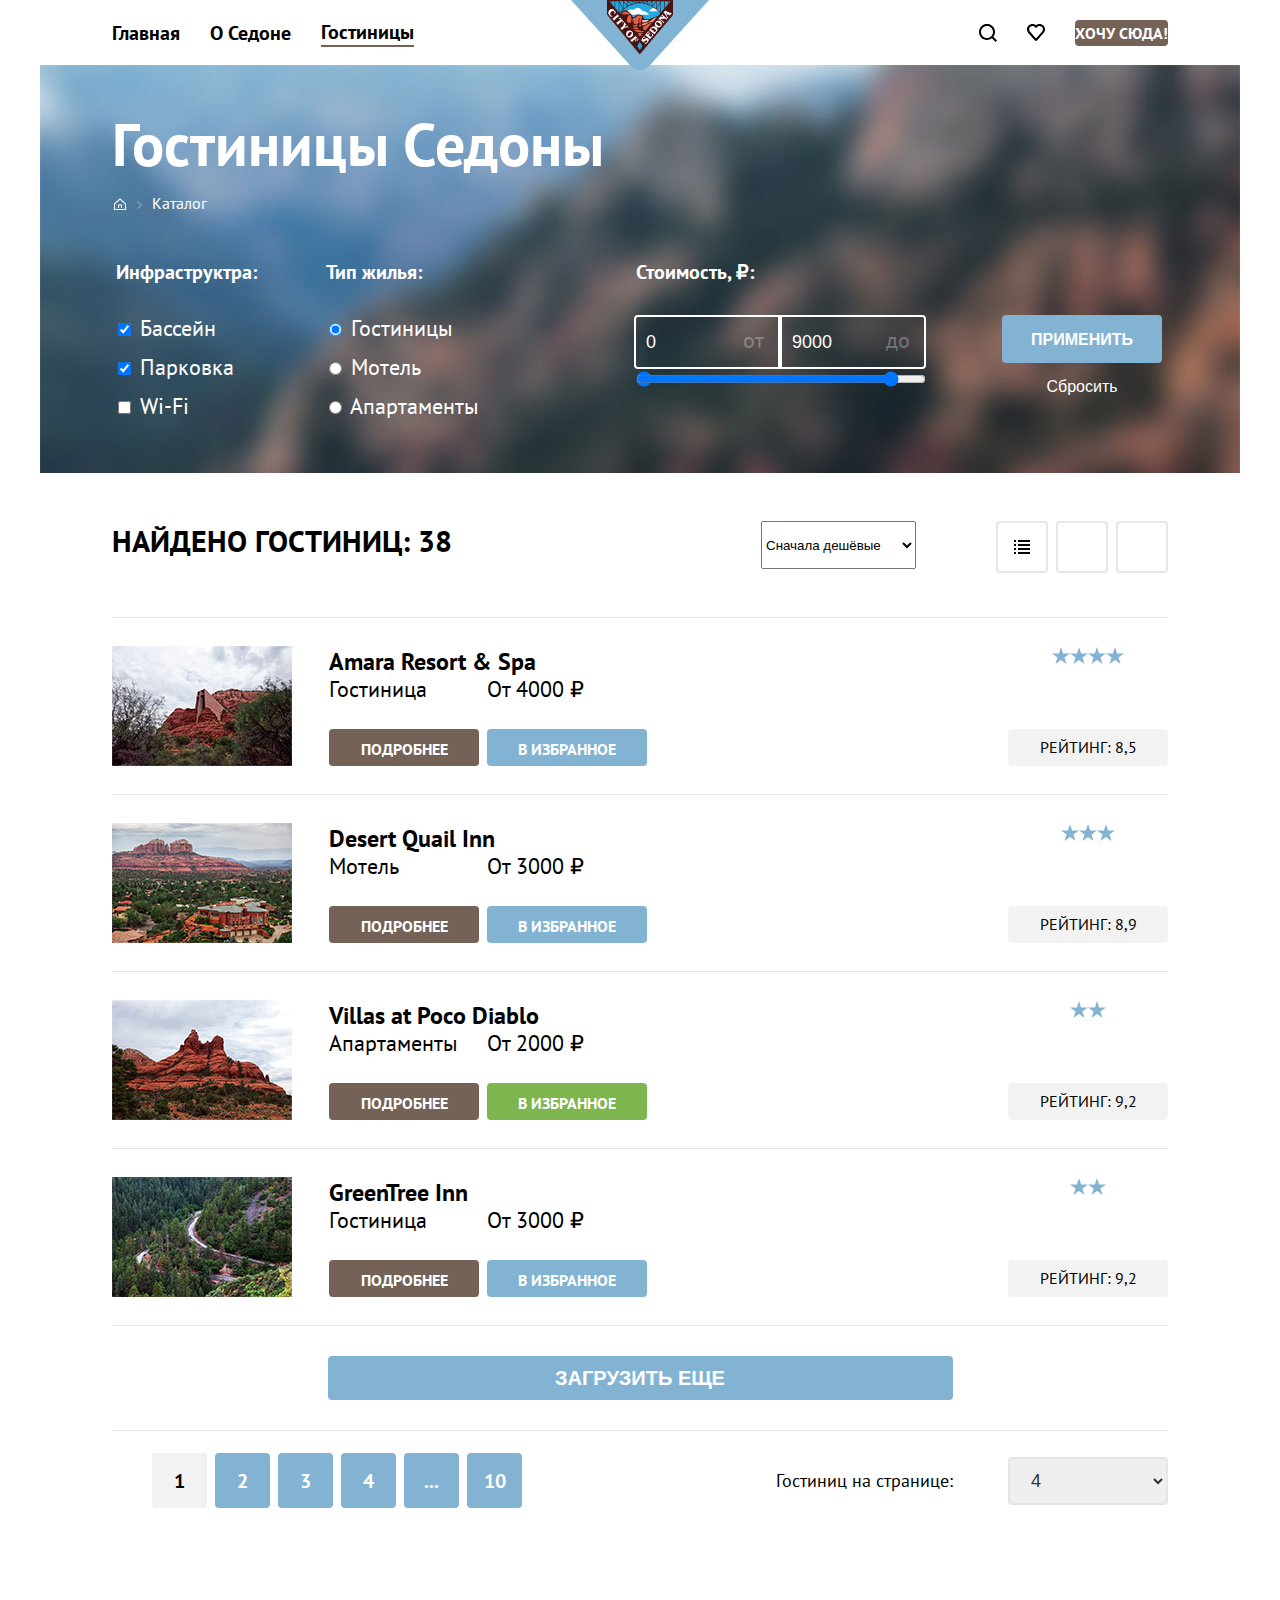
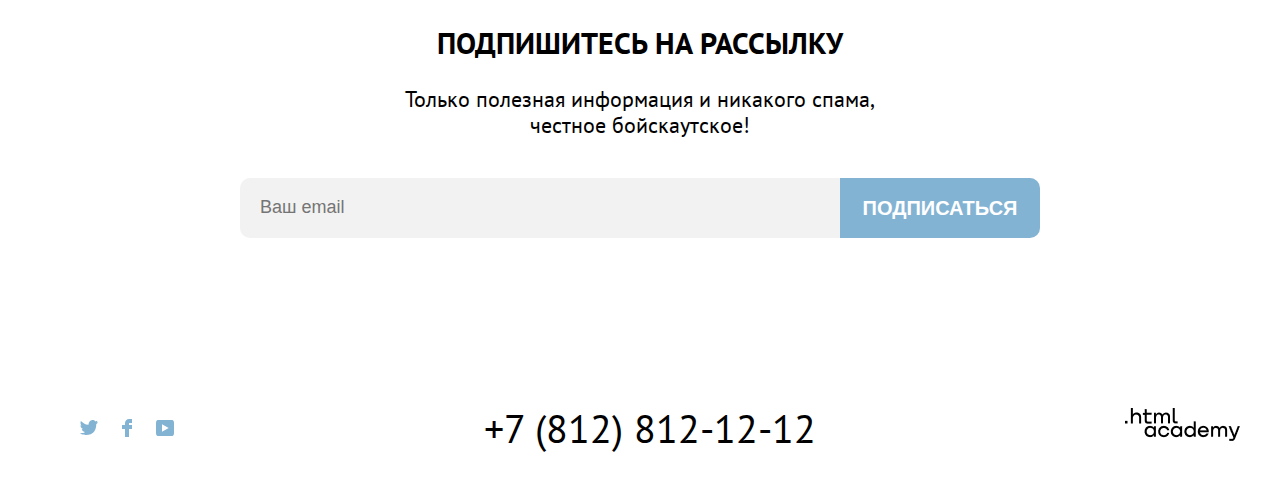
==== commit fcd8e474: "Update catalog.html" ====
--- a/catalog.html
+++ b/catalog.html
@@ -60,7 +60,7 @@
                         <ul class="pages">
                             <li class="pages-item">
                                 <a class="pages-link" href="index.html">
-                                    <span class="visually-hidden"> Главная </
+                                    <span class="visually-hidden"> Главная </span>
                                 </a>
                             </li>
                             <li class="pages-item">
@@ -108,7 +108,7 @@
                             <fieldset class="filter-group">
                                 <legend class="filter-title"> Стоимость, &#8381;: </legend>
                                 <div class="cost-input">
-                        
+
                                     <label for="cost-from"> 
                                         <span class="cost-label">от</span>
                                     </label>
@@ -118,190 +118,190 @@
                                         <span class="cost-label">до</span> 
                                     </label>
                                     <input type="number" placeholder="до" class="cost  cost-to" value="9000" id="cost-to">
+                                </div>
+                                <div class="cost-range-container">
+                                    <input type="range" class="cost-range" min="0" max="10000" step="any" value="0" id="min-cost">
+                                    <input type="range" class="cost-range" min="0" max="10000" step="any" value="9000" id="max-cost">
+                                </div>
+
+                            </fieldset>
+                            <div class="buttons">
+                                <input type="submit" class="button submit-button" value="Применить">
+                                <input type="reset" class="button reset-button" value="Сбросить">
+                            </div>
+                        </form>
+                    </section>
                 </div>
-                <div class="cost-range-container">
-                    <input type="range" class="cost-range" min="0" max="10000" step="any" value="0" id="min-cost">
-                    <input type="range" class="cost-range" min="0" max="10000" step="any" value="9000" id="max-cost">
-                </div>
-
-                </fieldset>
-                <div class="buttons">
-                    <input type="submit" class="button submit-button" value="Применить">
-                    <input type="reset" class="button reset-button" value="Сбросить">
-                </div>
-                </form>
-                </section>
-            </div>
-            <section class="hotels">
-                <h2 class="visually-hidden h2"> Результаты поиска </h2>
-                <div class="hotel-list-head">
-                    <p class="searched"> Найдено гостиниц: 38 </p>
-                    <form class="sorting-form">
-                        <label class="visually-hidden" for="sorting"> Сортировка  </label>
-                        <select class="" name="sorting" id="sorting">
+                <section class="hotels">
+                    <h2 class="visually-hidden h2"> Результаты поиска </h2>
+                    <div class="hotel-list-head">
+                        <p class="searched"> Найдено гостиниц: 38 </p>
+                        <form class="sorting-form">
+                            <label class="visually-hidden" for="sorting"> Сортировка  </label>
+                            <select class="" name="sorting" id="sorting">
                                 <option value="cheap"> Сначала дешёвые </option>
                                 <option value="expensive"> Сначала дорогие </option>
                                 <option value="popular"> Сначала популярные </option>
                             </select>
-                    </form>
-                    <a href="#" class="button">
-                        <span class="visually-hidden"> Таблица </span>
-                    </a>
-                    <a href="#" class="button">
-                        <span class="visually-hidden"> По одному </span>
-                    </a>
-                    <a href="#" class="button">
-                        <span class="visually-hidden"> Список </span>
-                    </a>
-                </div>
-                <ul class="hotels-list">
-                    <li class="hotels-item">
-                        <div class="hotel-card">
-                            <img src="img/amara-resort.jpg" class="hotel-pic" width="180" height="120">
-                            <div class="hotel-description">
-                                <h3 class="hotel-name"> Amara Resort & Spa</h3>
-                                <p class="hotel-type"> Гостиница </p>
-                                <p class="hotel-price"> От 4000 &#8381;</p>
-                                <a class="button button-more"> <span> Подробнее </span> </a>
-                                <a class="button button-favorite"> <span> В избранное </span> </a>
-                            </div>
-                            <div class="hotel-rank">
-                                <span class="stars"> </span>
-                                <span class="rank"> Рейтинг: 8,5 </span>
-                            </div>
-                        </div>
-                    </li>
-                    <li class="hotels-item">
-                        <div class="hotel-card">
-                            <img src="img/desert-quail.jpg" class="hotel-pic" width="180" height="120">
-                            <div class="hotel-description">
-                                <h3 class="hotel-name"> Desert Quail Inn </h3>
-                                <p class="hotel-type"> Мотель </p>
-                                <p class="hotel-price"> От 3000 &#8381;</p>
-                                <a class="button button-more"> <span> Подробнее </span> </a>
-                                <a class="button button-favorite"> <span> В избранное </span> </a>
-                            </div>
-                            <div class="hotel-rank">
-                                <span class="stars"> </span>
-                                <span class="rank"> Рейтинг: 8,9 </span>
-                            </div>
-                        </div>
-                    </li>
-                    <li class="hotels-item">
-                        <div class="hotel-card">
-                            <img src="img/villas-at-poco.jpg" class="hotel-pic" width="180" height="120">
-                            <div class="hotel-description">
-                                <h3 class="hotel-name"> Villas at Poco Diablo </h3>
-                                <p class="hotel-type"> Апартаменты </p>
-                                <p class="hotel-price"> От 2000 &#8381; </p>
-                                <a class="button button-more"> <span> Подробнее </span> </a>
-                                <a class="button button-favorite favorited"> <span> В избранное </span> </a>
-                            </div>
-                            <div class="hotel-rank">
-                                <span class="stars"> </span>
-                                <span class="rank"> Рейтинг: 9,2 </span>
-                            </div>
-                        </div>
-                    </li>
-                    <li class="hotels-item">
-                        <div class="hotel-card">
-                            <img src="img/greentree.jpg" class="hotel-pic" width="180" height="120">
-                            <div class="hotel-description">
-                                <h3 class="hotel-name"> GreenTree Inn </h3>
-                                <p class="hotel-type"> Гостиница </p>
-                                <p class="hotel-price"> От 3000 &#8381;</p>
-                                <a class="button button-more"> <span> Подробнее </span> </a>
-                                <a class="button button-favorite"> <span> В избранное </span> </a>
-                            </div>
-                            <div class="hotel-rank">
-                                <span class="stars"> </span>
-                                <span class="rank"> Рейтинг: 9,2 </span>
-                            </div>
-                        </div>
-                    </li>
-                </ul>
-                <div class="show-more">
-                    <button class="button button-show-more"> Загрузить еще </button>
-                </div>
-                <div class="page-navigation">
-                    <ul class="pagination">
-                        <li class="pagination-item pagination-current-item">
-                            <a class="pagination-link  pagination-current-link">1</a>
-                        </li>
-                        <li class="pagination-item">
-                            <a class="pagination-link" href="#">2</a>
-                        </li>
-                        <li class="pagination-item">
-                            <a class="pagination-link" href="#">3</a>
-                        </li>
-                        <li class="pagination-item">
-                            <a class="pagination-link" href="#">4</a>
-                        </li>
-                        <li class="pagination-item">
-                            <a class="pagination-link" href="#">...</a>
-                        </li>
-                        <li class="pagination-item">
-                            <a class="pagination-link" href="#">10</a>
+                        </form>
+                        <a href="#" class="button">
+                            <span class="visually-hidden"> Таблица </span>
+                        </a>
+                        <a href="#" class="button">
+                            <span class="visually-hidden"> По одному </span>
+                        </a>
+                        <a href="#" class="button">
+                            <span class="visually-hidden"> Список </span>
+                        </a>
+                    </div>
+                    <ul class="hotels-list">
+                        <li class="hotels-item">
+                            <div class="hotel-card">
+                                <img src="img/amara-resort.jpg" class="hotel-pic" width="180" height="120" alt="Amara Resort & Spa">
+                                <div class="hotel-description">
+                                    <h3 class="hotel-name"> Amara Resort & Spa</h3>
+                                    <p class="hotel-type"> Гостиница </p>
+                                    <p class="hotel-price"> От 4000 &#8381;</p>
+                                    <a class="button button-more"> <span> Подробнее </span> </a>
+                                    <a class="button button-favorite"> <span> В избранное </span> </a>
+                                </div>
+                                <div class="hotel-rank">
+                                    <span class="stars"> </span>
+                                    <span class="rank"> Рейтинг: 8,5 </span>
+                                </div>
+                            </div>
+                        </li>
+                        <li class="hotels-item">
+                            <div class="hotel-card">
+                                <img src="img/desert-quail.jpg" class="hotel-pic" width="180" height="120" alt="Desert Quail Inn">
+                                <div class="hotel-description">
+                                    <h3 class="hotel-name"> Desert Quail Inn </h3>
+                                    <p class="hotel-type"> Мотель </p>
+                                    <p class="hotel-price"> От 3000 &#8381;</p>
+                                    <a class="button button-more"> <span> Подробнее </span> </a>
+                                    <a class="button button-favorite"> <span> В избранное </span> </a>
+                                </div>
+                                <div class="hotel-rank">
+                                    <span class="stars"> </span>
+                                    <span class="rank"> Рейтинг: 8,9 </span>
+                                </div>
+                            </div>
+                        </li>
+                        <li class="hotels-item">
+                            <div class="hotel-card">
+                                <img src="img/villas-at-poco.jpg" class="hotel-pic" width="180" height="120" alt="Villas at Poco Diablo">
+                                <div class="hotel-description">
+                                    <h3 class="hotel-name"> Villas at Poco Diablo </h3>
+                                    <p class="hotel-type"> Апартаменты </p>
+                                    <p class="hotel-price"> От 2000 &#8381; </p>
+                                    <a class="button button-more"> <span> Подробнее </span> </a>
+                                    <a class="button button-favorite favorited"> <span> В избранное </span> </a>
+                                </div>
+                                <div class="hotel-rank">
+                                    <span class="stars"> </span>
+                                    <span class="rank"> Рейтинг: 9,2 </span>
+                                </div>
+                            </div>
+                        </li>
+                        <li class="hotels-item">
+                            <div class="hotel-card">
+                                <img src="img/greentree.jpg" class="hotel-pic" width="180" height="120" alt="GreenTree Inn">
+                                <div class="hotel-description">
+                                    <h3 class="hotel-name"> GreenTree Inn </h3>
+                                    <p class="hotel-type"> Гостиница </p>
+                                    <p class="hotel-price"> От 3000 &#8381;</p>
+                                    <a class="button button-more"> <span> Подробнее </span> </a>
+                                    <a class="button button-favorite"> <span> В избранное </span> </a>
+                                </div>
+                                <div class="hotel-rank">
+                                    <span class="stars"> </span>
+                                    <span class="rank"> Рейтинг: 9,2 </span>
+                                </div>
+                            </div>
                         </li>
                     </ul>
-                    <form class="num-per-page-form">
-                        <label for="num-per-page" class="num-per-page"> Гостиниц на странице: </label>
-                        <select name="num-per-page" class="num-per-page-options">
+                    <div class="show-more">
+                        <button class="button button-show-more"> Загрузить еще </button>
+                    </div>
+                    <div class="page-navigation">
+                        <ul class="pagination">
+                            <li class="pagination-item pagination-current-item">
+                                <a class="pagination-link  pagination-current-link">1</a>
+                            </li>
+                            <li class="pagination-item">
+                                <a class="pagination-link" href="#">2</a>
+                            </li>
+                            <li class="pagination-item">
+                                <a class="pagination-link" href="#">3</a>
+                            </li>
+                            <li class="pagination-item">
+                                <a class="pagination-link" href="#">4</a>
+                            </li>
+                            <li class="pagination-item">
+                                <a class="pagination-link" href="#">...</a>
+                            </li>
+                            <li class="pagination-item">
+                                <a class="pagination-link" href="#">10</a>
+                            </li>
+                        </ul>
+                        <form class="num-per-page-form">
+                            <label for="num-per-page" class="num-per-page"> Гостиниц на странице: </label>
+                            <select name="num-per-page" class="num-per-page-options" id="num-per-page">
                                 <option> 4 </option>
                                 <option> 8 </option>
                                 <option> 12 </option>
-                        </select>
-                    </form>
-                </div>
-            </section>
-    </div>
-    </main>
-
-    <footer class="page-footer">
-        <div class="page-footer-container">
-            <section class="catalog mailing">
-                <h2 class="h2 mailing-head">
-                    Подпишитесь на рассылку
-                </h2>
-                <p class="mailing-text">
-                    Только полезная информация и никакого спама, <br> честное бойскаутское!
-                </p>
-                <form class="mailing-form">
-                    <p class="mailing-email">
-                        <input class="field" placeholder="Ваш email" type="email" name="mailing-email" required>
+                            </select>
+                        </form>
+                    </div>
+                </section>
+            </div>
+        </main>
+
+        <footer class="page-footer">
+            <div class="page-footer-container">
+                <section class="catalog mailing">
+                    <h2 class="h2 mailing-head">
+                        Подпишитесь на рассылку
+                    </h2>
+                    <p class="mailing-text">
+                        Только полезная информация и никакого спама, <br> честное бойскаутское!
                     </p>
-                    <button class="mailing-button" type="submit">
+                    <form class="mailing-form">
+                        <p class="mailing-email">
+                            <input class="field" placeholder="Ваш email" type="email" name="mailing-email" required>
+                        </p>
+                        <button class="mailing-button" type="submit">
                             Подписаться
                         </button>
-                </form>
-            </section>
-            <section class="contacts">
-                <ul class="links-list">
-                    <li class="links-item">
-                        <a class="button" href="#">
-                            <span class="visually-hidden">Twitter</span>
-                        </a>
-                    </li>
-                    <li class="links-item">
-                        <a class="button" href="#">
-                            <span class="visually-hidden">Facebook</span>
-                        </a>
-                    </li>
-                    <li class="links-item">
-                        <a class="button" href="#">
-                            <span class="visually-hidden">Youtube</span>
-                        </a>
-                    </li>
-                </ul>
-
-                <a class="phone-number" href="tel: +78128121212"> +7 (812) 812-12-12 </a>
-
-                <a class="html-academy" href="https://htmlacademy.ru/">
-                    <img src="img/logo_htmlacademy.png" class="academy-logo" href="#" alt="html academy" width="115" height="34">
-                </a>
-            </section>
-        </div>
-    </footer>
+                    </form>
+                </section>
+                <section class="contacts">
+                    <ul class="links-list">
+                        <li class="links-item">
+                            <a class="button" href="#">
+                                <span class="visually-hidden">Twitter</span>
+                            </a>
+                        </li>
+                        <li class="links-item">
+                            <a class="button" href="#">
+                                <span class="visually-hidden">Facebook</span>
+                            </a>
+                        </li>
+                        <li class="links-item">
+                            <a class="button" href="#">
+                                <span class="visually-hidden">Youtube</span>
+                            </a>
+                        </li>
+                    </ul>
+
+                    <a class="phone-number" href="tel:+78128121212"> +7 (812) 812-12-12 </a>
+
+                    <a class="html-academy" href="https://htmlacademy.ru/">
+                        <img src="img/logo_htmlacademy.png" class="academy-logo" alt="html academy" width="115" height="34">
+                    </a>
+                </section>
+            </div>
+        </footer>
     </div>
 </body>
 
--- a/styles/styles.css
+++ b/styles/styles.css
@@ -79,8 +79,8 @@
 }
 
 .navigation-user .navigation-link {
-    min-width: 16px;
-    min-height: 16px;
+    min-width: 18px;
+    min-height: 18px;
 }
 
 .sedona-logo {
@@ -133,21 +133,147 @@
 }
 
 .filters-form {
-    display: flex;
+    display: grid;
+    grid-template-columns: 210px 310px 290px 160px;
+}
+
+.filter-group {
+    border: 0;
+    padding: 0;
+}
+
+.filter-list {
+    list-style-type: none;
+    padding: 0;
+    margin-top: 30px;
+}
+
+.filter-item {
+    margin-bottom: 13px;
 }
 
 .hotel-list-head {
     display: flex;
+    height: 48px;
+    margin: 48px 0;
+    padding: 0;
+}
+
+.sorting-form {
+    height: 100%;
+    margin-left: auto;
+    margin-right: 80px;
+}
+
+#sorting {
+    height: 100%;
+}
+
+.hotel-list-head .button {
+    display: block;
+    width: 48px;
+    height: 48px;
+    border: 2px solid #E6E6E6;
+    border-radius: 4px;
+    background: none;
+    margin-left: 8px;
+}
+
+.hotel-list-head .button:nth-child(1) {
+    background-image: url(../img/table.svg);
+    background-repeat: no-repeat;
+    background-position: center;
+}
+
+.hotel-list-head .button:nth-child(2) {
+    background-image: url(../img/slideshow.svg);
+    background-repeat: no-repeat;
+    background-position: center;
+}
+
+.hotel-list-head .button:nth-child(3) {
+    background-image: url(../img/list.svg);
+    background-repeat: no-repeat;
+    background-position: center;
+    margin: 0;
+}
+
+.cost-input {
+    display: flex;
+    width: 290px;
+    margin-top: 30px;
+}
+
+.cost-label {
+    position: absolute;
+    width: 130px;
+    height: 48px;
+    color: rgba(255, 255, 255, 0.3);
+    text-align: end;
+    vertical-align: middle;
+    padding-top: 12px;
+}
+
+.cost {
+    display: inline-block;
+    background: none;
+    font-size: 18px;
+    line-height: 23px;
+    color: rgba(255, 255, 255);
+    width: 130px;
+    height: 48px;
+    border: none;
+    padding-left: 10px;
+}
+
+.cost-from {
+    border: 2px solid #FFFFFF;
+    border-radius: 4px 0 0 4px;
+}
+
+.cost-to {
+    border: 2px solid #FFFFFF;
+    border-radius: 0 4px 4px 0;
+}
+
+.cost-range-container {
+    height: 48px;
+    width: 290px;
+}
+
+.cost-range {
+    width: 290px;
+    position: absolute;
 }
 
 .page-navigation {
     display: flex;
     margin: 0;
+    align-items: center;
+    justify-content: space-between;
+    width: 100%;
+}
+
+.num-per-page-form {
+    height: 48px;
+}
+
+.num-per-page-options {
+    width: 160px;
+    height: 100%;
+    border: 2px solid #E6E6E6;
+    border-radius: 4px;
+    font-size: 18px;
+    line-height: 23px;
+    color: #333333;
+    margin-left: 50px;
+    padding-left: 17px;
 }
 
 .hotels {
     display: flex;
     flex-direction: column;
+    padding: 0 72px;
 }
 
 .pagination {
@@ -159,6 +285,7 @@
 .links-list {
     display: flex;
     list-style-type: none;
+    gap: 20px;
 }
 
 .advantages-list {
@@ -190,6 +317,7 @@
 
 .real-town-img {
     grid-area: photo;
+    display: block;
 }
 
 .real-town .advantages-description {
@@ -220,6 +348,7 @@
 
 .devil-bridge-img {
     grid-column: 1/3;
+    display: block;
 }
 
 .advantages-item:nth-child(3) {
@@ -261,6 +390,95 @@
     flex-direction: column;
     justify-content: center;
     align-items: center;
+}
+
+.hotels-item {
+    padding: 0;
+    margin: 0;
+}
+
+.hotels-list {
+    list-style-type: none;
+    padding: 0;
+}
+
+.hotel-card {
+    display: grid;
+    grid-template-columns: auto 1fr 160px;
+    column-gap: 37px;
+    border-top: 1px solid #E6E6E6;
+    padding-bottom: 28px;
+    padding-top: 28px;
+}
+
+.hotel-description {
+    height: 120px;
+    display: grid;
+    grid-template-columns: 150px 1fr;
+    grid-template-rows: 30px 53px 37px;
+    column-gap: 8px;
+}
+
+.hotel-name {
+    grid-column: 1/3;
+    margin: 0;
+}
+
+.hotel-type,
+.hotel-price {
+    margin: 0;
+}
+
+.hotel-rank {
+    display: flex;
+    flex-direction: column;
+    justify-content: space-between;
+    align-items: center;
+}
+
+.stars {
+    background-image: url('../img/star.svg');
+    background-repeat: repeat-x;
+    background-position-y: center;
+    background-position-x: left;
+    width: 18px;
+    height: 18px;
+}
+
+.hotels-item:nth-child(1) .stars {
+    width: 72px;
+}
+
+.hotels-item:nth-child(2) .stars {
+    width: 54px;
+}
+
+.hotels-item:nth-child(3) .stars {
+    width: 36px;
+}
+
+.hotels-item:nth-child(4) .stars {
+    width: 36px;
+}
+
+.rank {
+    display: block;
+    background-color: background: #F2F2F2;
+    border-radius: 4px;
+    width: 160px;
+    padding-top: 8px;
+    padding-bottom: 8px;
+    font-size: 16px;
+    line-height: 21px;
+    text-align: center;
+    text-transform: uppercase;
+}
+
+.button-more,
+.button-favorite {
+    padding-top: 7px;
+    padding-bottom: 7px;
+    text-align: center;
 }
 
 .pagination-item {
@@ -269,6 +487,7 @@
     height: 55px;
     background-color: #83B3D3;
     text-align: center;
+    border-radius: 4px;
 }
 
 .pagination-current-item {
@@ -303,14 +522,12 @@
     background-color: #756257;
     font-weight: 700;
     font-size: 16px;
+    border-radius: 4px;
+    cursor: pointer;
 }
 
 .welcome {
     background-image: url(../img/index-background.jpg);
-}
-
-.index-mailing {
-    background-image: url(../img/footer-background.jpg);
 }
 
 .sedona-description,
@@ -378,6 +595,10 @@
     line-height: 26px;
 }
 
+.pages-item {
+    display: inline-block;
+}
+
 .pages-link {
     font-weight: normal;
     font-size: 16px;
@@ -387,12 +608,28 @@
 }
 
 .catalog-head {
+    display: flex;
+    flex-direction: column;
     margin: 0 auto;
     background-color: #83B3D3;
     background: url(../img/catalog-background-filters.jpg);
     color: #ffffff;
     height: 408px;
-    padding: auto 72px;
+    padding: 0 72px;
+}
+
+.buttons {
+    display: flex;
+    flex-direction: column;
+    margin-top: 56px;
+    margin-left: 80px;
+    width: 160px;
+}
+
+.submit-button,
+.reset-button {
+    height: 48px;
+    border: 0;
 }
 
 .submit-button {
@@ -413,18 +650,21 @@
     font-size: 30px;
     line-height: 39px;
     text-transform: uppercase;
+    margin: 0;
 }
 
 .button-more {
     font-size: 16px;
     background: #756257;
     color: #ffffff;
+    width: 150px;
 }
 
 .button-favorite {
     font-size: 16px;
     background-color: #83B3D3;
     color: #ffffff;
+    width: 160px;
 }
 
 .favorited {
@@ -442,9 +682,10 @@
     font-size: 20px;
     line-height: 26px;
     text-align: center;
-    background-color: #83B3D3;
     color: #ffffff;
     text-decoration: none;
+    display: block;
+    padding-top: 15px;
 }
 
 .pagination-current-link {
@@ -452,25 +693,46 @@
     background-color: #F2F2F2;
 }
 
+.hotels-list {
+    margin: 0;
+}
+
+.show-more {
+    margin: 0;
+    display: block;
+    border-top: 1px solid #E6E6E6;
+    border-bottom: 1px solid #E6E6E6;
+    width: 100%;
+    text-align: center;
+    padding-top: 30px;
+    padding-bottom: 30px;
+}
+
 .button-show-more {
+    margin: auto;
     font-weight: bold;
     font-size: 20px;
     line-height: 26px;
     text-align: center;
     background-color: #83B3D3;
-    align-self: center;
+    padding-bottom: 9px;
+    padding-top: 9px;
+    width: 625px;
+    border: none;
 }
 
 .filter-title {
     font-size: 20px;
     line-height: 26px;
     font-weight: 700;
+    margin: 0;
 }
 
 .inner-header-title {
     font-weight: 700;
     font-size: 60px;
     line-height: 78px;
+    margin-bottom: 0;
 }
 
 .page-footer {
@@ -485,8 +747,12 @@
     line-height: 31px;
 }
 
-.search-hotel-button {
+.search-hotel .button {
     font-size: 20px;
+    width: 575px;
+    padding-top: 20px;
+    padding-bottom: 20px;
+    border-radius: 10px;
 }
 
 .num-per-page {
@@ -497,4 +763,114 @@
 .mailing-text {
     font-size: 22px;
     line-height: 26px;
+    margin-bottom: 40px;
+}
+
+.navigation-user .navigation-item:nth-child(1) .navigation-link {
+    background-image: url('../img/search.svg');
+    background-repeat: no-repeat;
+    background-position: center;
+}
+
+.navigation-user .navigation-item:nth-child(2) .navigation-link {
+    background-image: url('../img/heart.svg');
+    background-repeat: no-repeat;
+    background-position: center;
+}
+
+.pages {
+    display: flex;
+    margin: 0;
+    padding: 0;
+    padding-left: 2px;
+    margin-top: 10px;
+    margin-bottom: 45px;
+}
+
+.pages-item {
+    padding-right: 10px;
+}
+
+.pages-link {
+    display: block;
+}
+
+.pages .pages-item:nth-child(1) .pages-link {
+    min-width: 28px;
+    min-height: 21px;
+    background-image: url('../img/home2.svg');
+    background-repeat: no-repeat;
+    background-position: center;
+}
+
+.links-list .links-item .button {
+    display: block;
+    width: 18px;
+    height: 18px;
+    background-color: #ffffff;
+}
+
+.links-list .links-item:nth-child(1) .button {
+    background-image: url('../img/twitter.svg');
+    background-repeat: no-repeat;
+    background-position: center;
+}
+
+.links-list .links-item:nth-child(2) .button {
+    background-image: url('../img/facebook.svg');
+    background-repeat: no-repeat;
+    background-position: center;
+}
+
+.links-list .links-item:nth-child(3) .button {
+    background-image: url('../img/youtube.svg');
+    background-repeat: no-repeat;
+    background-position: center;
+}
+
+.index-mailing {
+    background-image: url(../img/footer-background.jpg);
+}
+
+.mailing {
+    padding-top: 70px;
+    padding-bottom: 130px;
+}
+
+.mailing-form {
+    margin-left: auto;
+    margin-right: auto;
+    width: 800px;
+    display: grid;
+    gap: 0;
+    grid-template-columns: 3fr 1fr;
+    height: 60px;
+}
+
+.mailing-form .mailing-email {
+    margin: 0;
+    width: 100%;
+    height: 60px;
+}
+
+.mailing-form .mailing-email .field {
+    margin: 0;
+    width: 580px;
+    font-size: 18px;
+    line-height: 26px;
+    padding: 0;
+    padding-left: 20px;
+    border: 0;
+    color: #000000;
+    background-color: #F2F2F2;
+    border-radius: 10px 0px 0px 10px;
+    height: 60px;
+}
+
+.mailing-form .mailing-button {
+    border: 0;
+    border-radius: 0px 10px 10px 0px;
+    font-size: 20px;
+    line-height: 26px;
+    height: 60px;
 }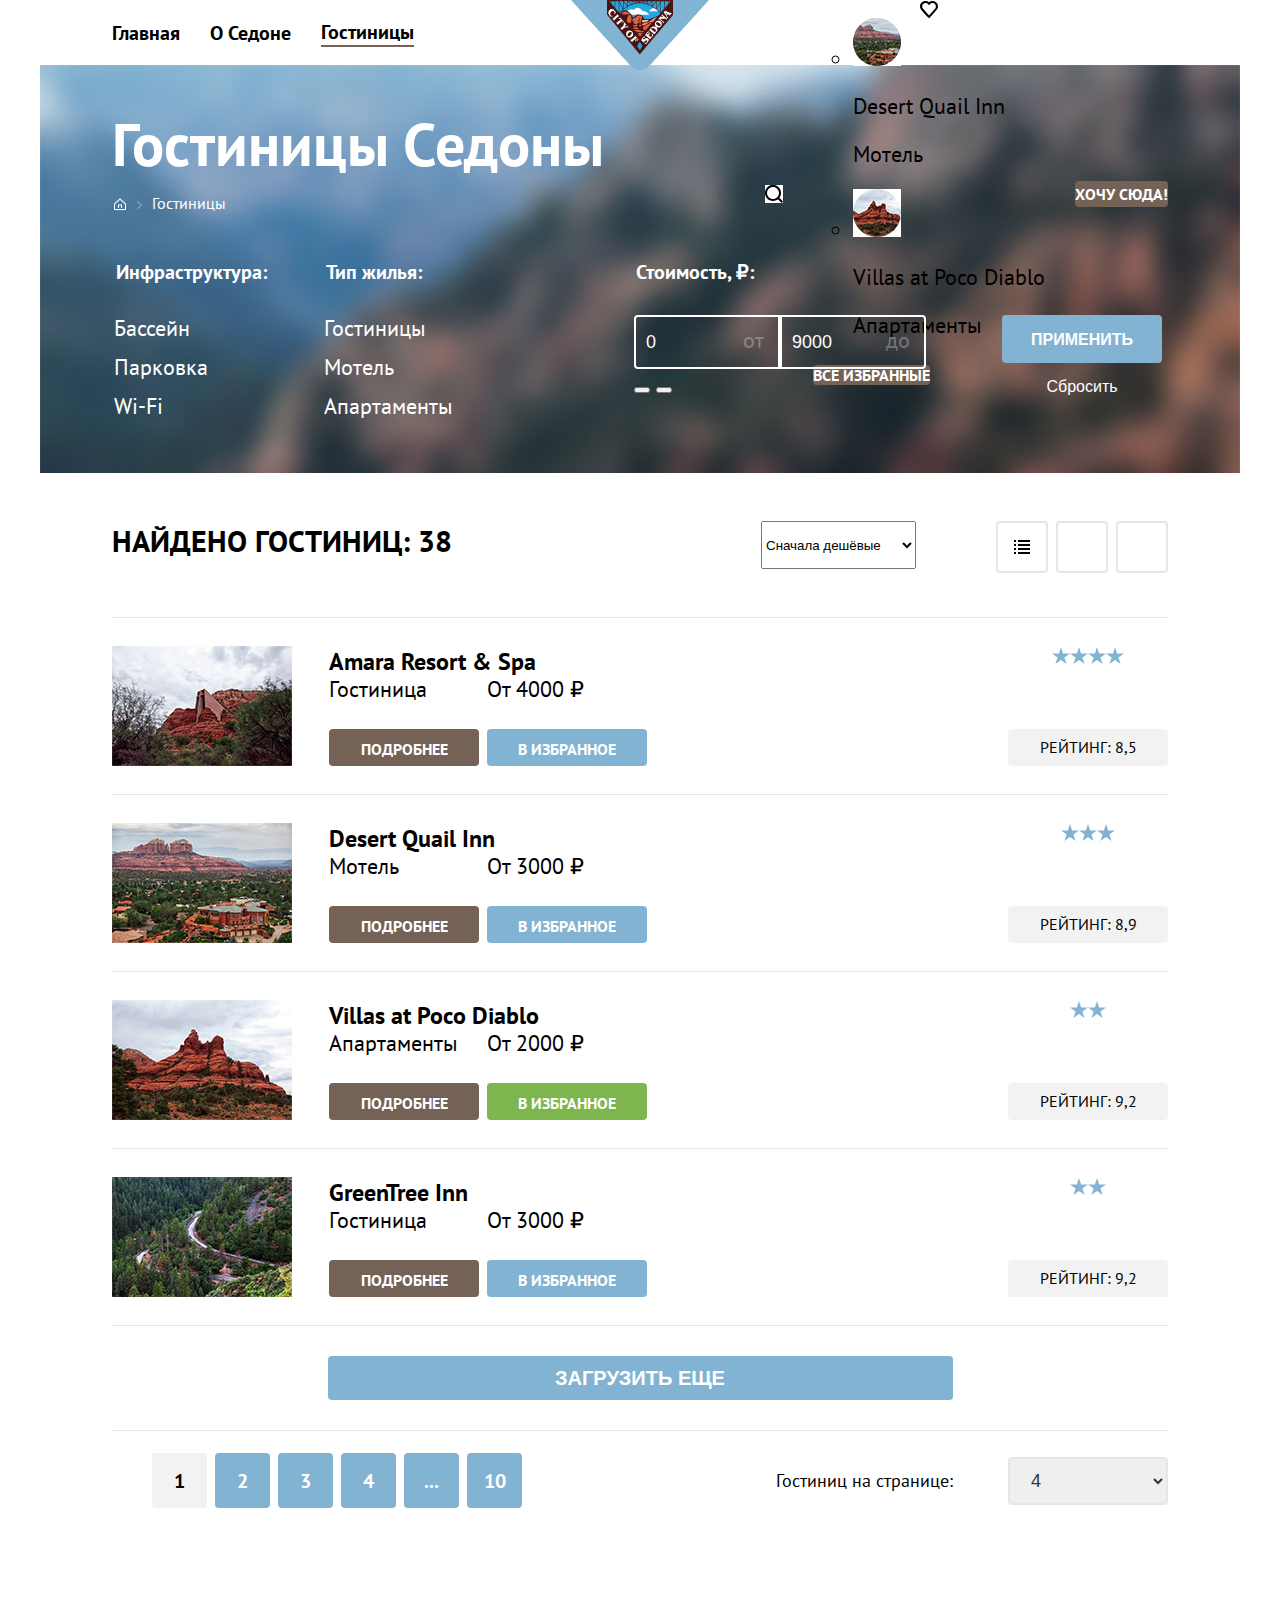
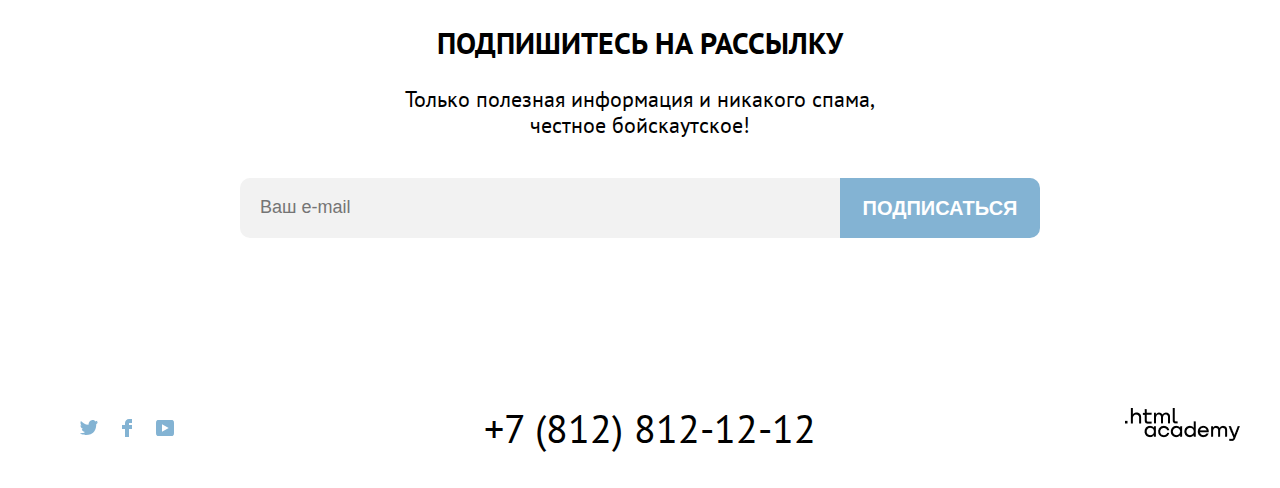
==== commit cb2e6b94: "Update catalog.html" ====
--- a/catalog.html
+++ b/catalog.html
@@ -42,6 +42,32 @@
                                 Избранное
                             </span>
                         </a>
+                        <div class="popover popover-cart">
+                            <span class="triangle"></span>
+                            <ul class="favorite-hotel-list">
+                                <li class="favorite-hotel-item">
+                                    <img src="img/desert_small.jpg" class="favorite-hotel-pic" alt="Desert Quail Inn" width="48" height="48">
+                                    <div class="favorite-hotel-description">
+                                        <p class="favorite-hotel-name"> Desert Quail Inn </p>
+                                        <p class="favorite-hotel-type"> Мотель </p>
+                                    </div>
+                                    <a href="#" class="button-delete">
+                                        <span class="visually-hidden"> Удалить </span>
+                                    </a>
+                                </li>
+                                <li class="favorite-hotel-item">
+                                    <img src="img/villas_small.jpg" class="favorite-hotel-pic" alt="Villas at Poco Diablo" width="48" height="48">
+                                    <div class="favorite-hotel-description">
+                                        <p class="favorite-hotel-name"> Villas at Poco Diablo </p>
+                                        <p class="favorite-hotel-type"> Апартаменты </p>
+                                    </div>
+                                    <a href="#" class="button-delete">
+                                        <span class="visually-hidden"> Удалить </span>
+                                    </a>
+                                </li>
+                            </ul>
+                            <a class="all-favorite button"> <span> ВСЕ ИЗБРАННЫЕ </span> </a>
+                        </div>
                     </li>
                     <li class="navigation-item">
                         <a href="#" class="navigation-link button"> 
@@ -64,7 +90,7 @@
                                 </a>
                             </li>
                             <li class="pages-item">
-                                <a class="pages-link">Каталог</a>
+                                <a class="pages-link">Гостиницы</a>
                             </li>
                         </ul>
                     </header>
@@ -72,19 +98,28 @@
                         <h2 class="visually-hidden h2"> Фильтры </h2>
                         <form class="filters-form">
                             <fieldset class="filter-group">
-                                <legend class="filter-title"> Инфраструктра: </legend>
+                                <legend class="filter-title"> Инфраструктура: </legend>
                                 <ul class="filter-list">
                                     <li class="filter-item">
-                                        <input checked type="checkbox" name="infractruct" id="pool">
-                                        <label for="pool" class="filter-name"> Бассейн </label>
-                                    </li>
-                                    <li class="filter-item">
-                                        <input checked type="checkbox" name="infractruct" id="parking">
-                                        <label for="parking" class="filter-name"> Парковка </label>
-                                    </li>
-                                    <li class="filter-item">
-                                        <input type="checkbox" name="infractruct" id="wifi">
-                                        <label for="wifi" class="filter-name"> Wi-Fi </label>
+                                        <label class="control">
+                                            <input class="visually-hidden control-input" type="checkbox" name="pool" checked>
+                                            <span class="control-mark"></span>
+                                            <span class="control-label filter-name">Бассейн</span>
+                                        </label>
+                                    </li>
+                                    <li class="filter-item">
+                                        <label class="control">
+                                            <input class="visually-hidden control-input" type="checkbox" name="parking" checked>
+                                            <span class="control-mark"></span>
+                                            <span class="control-label filter-name">Парковка</span>
+                                        </label>
+                                    </li>
+                                    <li class="filter-item">
+                                        <label class="control">
+                                            <input class="visually-hidden control-input" type="checkbox" name="wifi">
+                                            <span class="control-mark"></span>
+                                            <span class="control-label filter-name">Wi-Fi</span>
+                                        </label>
                                     </li>
                                 </ul>
                             </fieldset>
@@ -92,16 +127,25 @@
                                 <legend class="filter-title"> Тип жилья: </legend>
                                 <ul class="filter-list">
                                     <li class="filter-item">
-                                        <input checked type="radio" name="accommodation-type" id="hotel">
-                                        <label for="hotel" class="filter-name"> Гостиницы </label>
-                                    </li>
-                                    <li class="filter-item">
-                                        <input type="radio" name="accommodation-type" id="motel">
-                                        <label for="motel" class="filter-name"> Мотель </label>
-                                    </li>
-                                    <li class="filter-item">
-                                        <input type="radio" name="accommodation-type" id="apart">
-                                        <label for="apart" class="filter-name"> Апартаменты </label>
+                                        <label class="control">
+                                            <input class="visually-hidden control-input" type="radio" name="accomodation" checked>
+                                            <span class="control-mark"></span>
+                                            <span class="control-label filter-name">Гостиницы</span>
+                                        </label>
+                                    </li>
+                                    <li class="filter-item">
+                                        <label class="control">
+                                            <input class="visually-hidden control-input" type="radio" name="accomodation">
+                                            <span class="control-mark"></span>
+                                            <span class="control-label filter-name">Мотель</span>
+                                        </label>
+                                    </li>
+                                    <li class="filter-item">
+                                        <label class="control">
+                                            <input class="visually-hidden control-input" type="radio" name="accomodation">
+                                            <span class="control-mark"></span>
+                                            <span class="control-label filter-name">Апартаменты</span>
+                                        </label>
                                     </li>
                                 </ul>
                             </fieldset>
@@ -119,10 +163,19 @@
                                     </label>
                                     <input type="number" placeholder="до" class="cost  cost-to" value="9000" id="cost-to">
                                 </div>
-                                <div class="cost-range-container">
-                                    <input type="range" class="cost-range" min="0" max="10000" step="any" value="0" id="min-cost">
-                                    <input type="range" class="cost-range" min="0" max="10000" step="any" value="9000" id="max-cost">
-                                </div>
+
+                                <div class="range-scale">
+                                    <div class="range-bar" style="left:0px; width: 236px">
+                                        <button class="range-toggle toggle-min">
+                                          <span class="visually-hidden">Изменить минимальную цену.</span>
+                                        </button>
+                                        <button class="range-toggle toggle-max">
+                                          <span class="visually-hidden">Изменить максимальную цену.</span>
+                                        </button>
+                                    </div>
+                                </div>
+
+
 
                             </fieldset>
                             <div class="buttons">
@@ -150,7 +203,7 @@
                         <a href="#" class="button">
                             <span class="visually-hidden"> По одному </span>
                         </a>
-                        <a href="#" class="button">
+                        <a href="#" class="button selected">
                             <span class="visually-hidden"> Список </span>
                         </a>
                     </div>
@@ -268,9 +321,9 @@
                     </p>
                     <form class="mailing-form">
                         <p class="mailing-email">
-                            <input class="field" placeholder="Ваш email" type="email" name="mailing-email" required>
+                            <input class="field" placeholder="Ваш e-mail" type="email" name="mailing-email" required>
                         </p>
-                        <button class="mailing-button" type="submit">
+                        <button class="mailing-button button" type="submit">
                             Подписаться
                         </button>
                     </form>
--- a/styles/styles.css
+++ b/styles/styles.css
@@ -210,7 +210,6 @@
     height: 48px;
     color: rgba(255, 255, 255, 0.3);
     text-align: end;
-    vertical-align: middle;
     padding-top: 12px;
 }
 
@@ -463,7 +462,7 @@
 
 .rank {
     display: block;
-    background-color: background: #F2F2F2;
+    background-color: #F2F2F2;
     border-radius: 4px;
     width: 160px;
     padding-top: 8px;
@@ -597,6 +596,7 @@
 
 .pages-item {
     display: inline-block;
+    vertical-align: middle;
 }
 
 .pages-link {
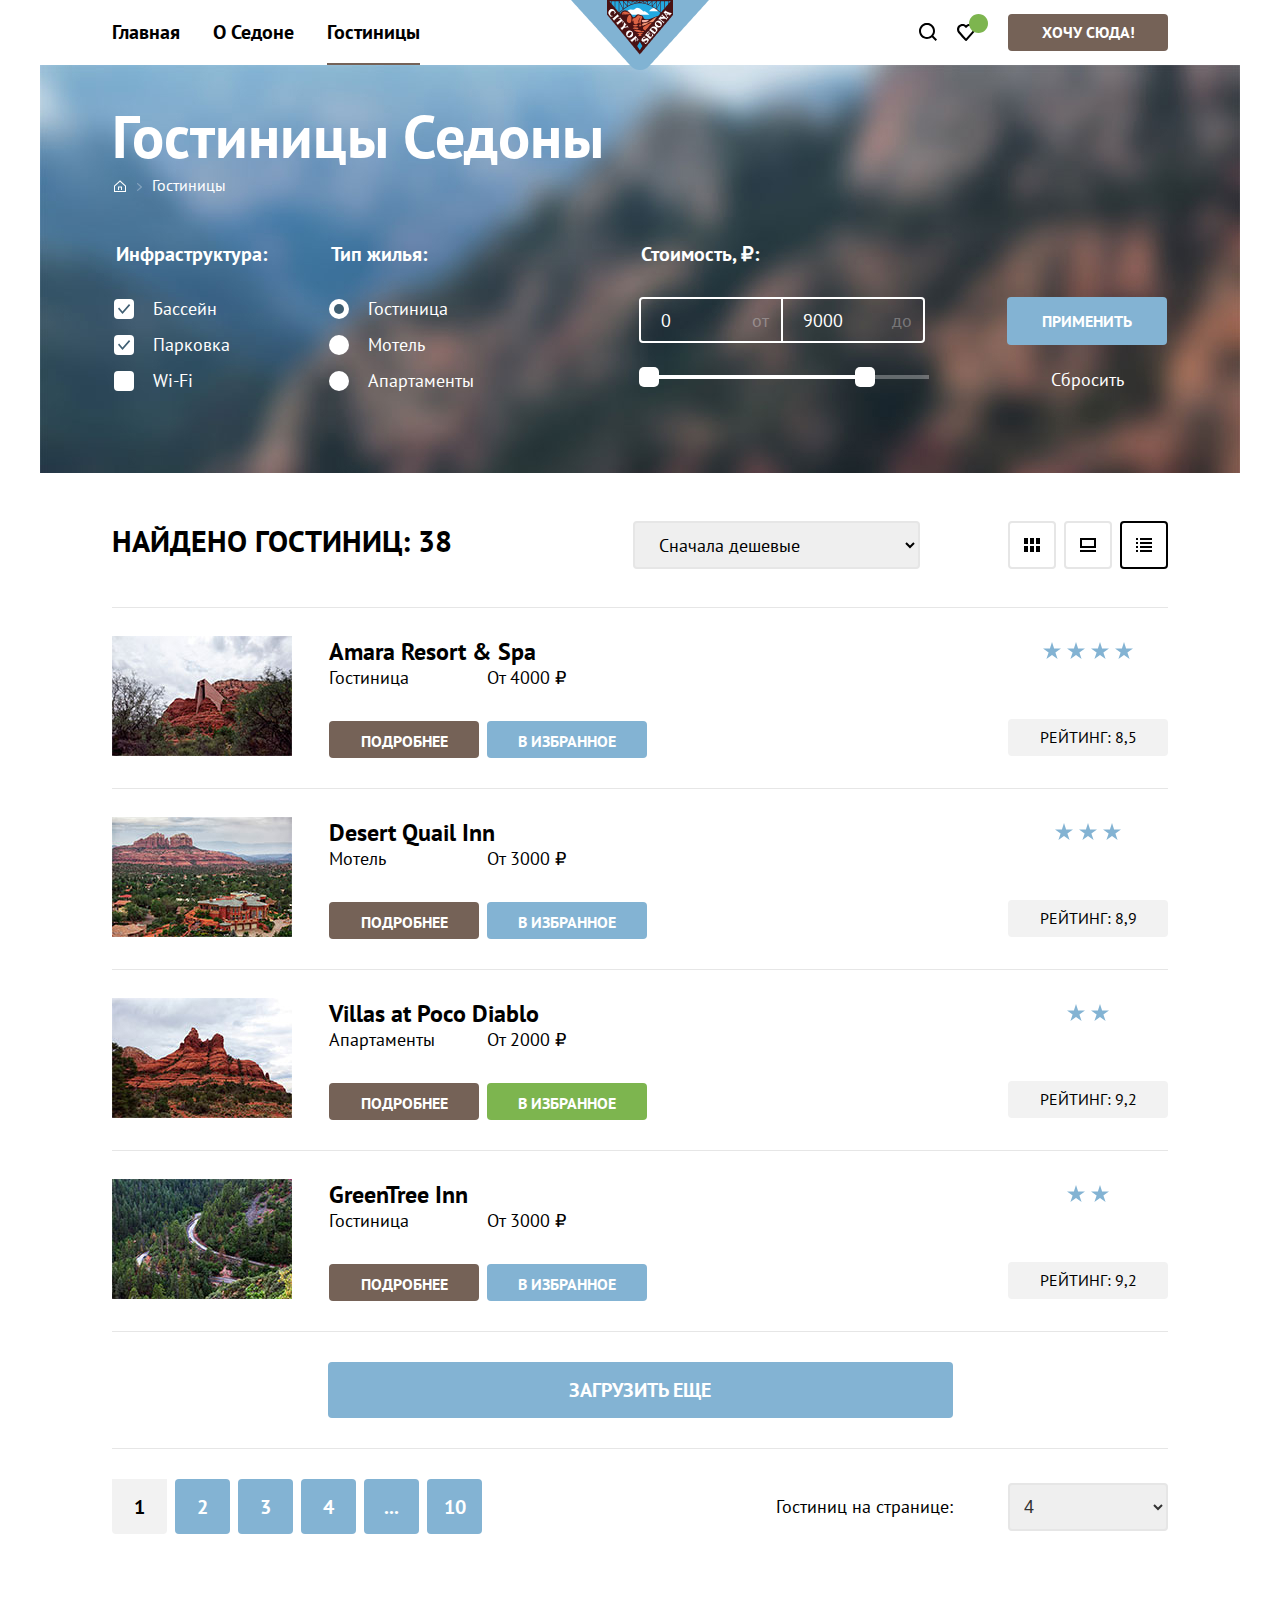
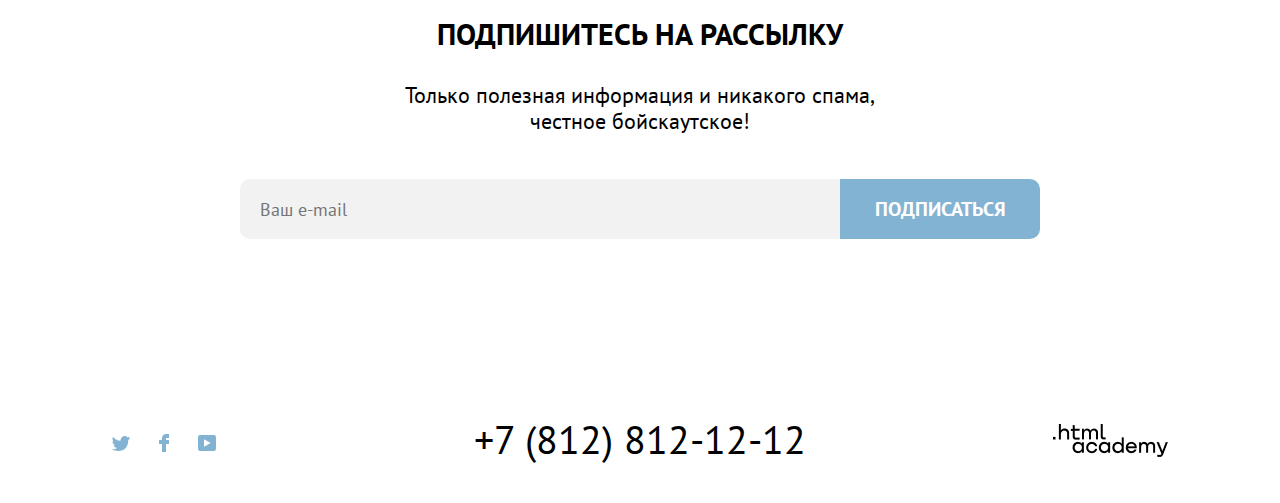
==== commit 3234955a: "Update catalog.html" ====
--- a/catalog.html
+++ b/catalog.html
@@ -130,7 +130,7 @@
                                         <label class="control">
                                             <input class="visually-hidden control-input" type="radio" name="accomodation" checked>
                                             <span class="control-mark"></span>
-                                            <span class="control-label filter-name">Гостиницы</span>
+                                            <span class="control-label filter-name">Гостиницa</span>
                                         </label>
                                     </li>
                                     <li class="filter-item">
@@ -152,7 +152,6 @@
                             <fieldset class="filter-group">
                                 <legend class="filter-title"> Стоимость, &#8381;: </legend>
                                 <div class="cost-input">
-
                                     <label for="cost-from"> 
                                         <span class="cost-label">от</span>
                                     </label>
@@ -174,9 +173,6 @@
                                         </button>
                                     </div>
                                 </div>
-
-
-
                             </fieldset>
                             <div class="buttons">
                                 <input type="submit" class="button submit-button" value="Применить">
@@ -191,8 +187,8 @@
                         <p class="searched"> Найдено гостиниц: 38 </p>
                         <form class="sorting-form">
                             <label class="visually-hidden" for="sorting"> Сортировка  </label>
-                            <select class="" name="sorting" id="sorting">
-                                <option value="cheap"> Сначала дешёвые </option>
+                            <select class="sorting" name="sorting" id="sorting">
+                                <option value="cheap"> Сначала дешевые </option>
                                 <option value="expensive"> Сначала дорогие </option>
                                 <option value="popular"> Сначала популярные </option>
                             </select>
--- a/styles/styles.css
+++ b/styles/styles.css
@@ -48,39 +48,35 @@
 .container {
     margin: 0 auto;
     width: 1200px;
+    text-align: center;
 }
 
 .main-navigation {
     display: flex;
     padding-left: 72px;
     padding-right: 72px;
-    height: 65px;
+    min-height: 65px;
     justify-content: center;
 }
 
-.navigation-link-current {
-    border-bottom: 2px solid #756257;
-}
-
 .navigation-list {
     margin: 0;
     padding: 0;
     list-style-type: none;
     display: flex;
     flex-wrap: wrap;
-    gap: 30px;
+    gap: 33px;
     align-items: center;
     margin-right: auto;
+    max-width: 450px;
 }
 
 .navigation-list.navigation-user {
+    margin: auto;
     margin-right: 0;
-    margin-left: auto;
-}
-
-.navigation-user .navigation-link {
-    min-width: 18px;
-    min-height: 18px;
+    gap: 20px;
+    height: 37px;
+    align-items: flex-start;
 }
 
 .sedona-logo {
@@ -105,11 +101,12 @@
     flex-direction: column;
     align-items: center;
     justify-content: center;
-    gap: 23px;
 }
 
 .sedona-description {
     width: 720px;
+    margin-top: 0;
+    margin-bottom: 15px;
 }
 
 .advantages-list {
@@ -125,16 +122,18 @@
 .contacts {
     display: flex;
     height: 120px;
+    margin: 0 72px;
     align-items: center;
-}
-
-.contacts .phone-number {
-    margin: 0 auto;
+    justify-content: space-between;
+}
+
+.catalog-head {
+    text-align: left;
 }
 
 .filters-form {
     display: grid;
-    grid-template-columns: 210px 310px 290px 160px;
+    grid-template-columns: 215px 310px 290px 160px;
 }
 
 .filter-group {
@@ -149,7 +148,9 @@
 }
 
 .filter-item {
-    margin-bottom: 13px;
+    margin-bottom: 12px;
+    font-size: 18px;
+    line-height: 24px;
 }
 
 .hotel-list-head {
@@ -157,45 +158,75 @@
     height: 48px;
     margin: 48px 0;
     padding: 0;
+    margin-bottom: 38px;
 }
 
 .sorting-form {
     height: 100%;
+    width: 287px;
     margin-left: auto;
     margin-right: 80px;
 }
 
 #sorting {
     height: 100%;
+    width: 100%;
+    padding-left: 20px;
+    font: inherit;
+    font-size: 18px;
+    line-height: 23px;
+    border: 2px solid #E6E6E6;
+    box-sizing: border-box;
+    border-radius: 4px;
+}
+
+#sorting:hover,
+#sorting:active,
+#sorting:focus {
+    border-color: #83B3D3;
+}
+
+.hotels-list {
+    margin: 0;
+    padding: 0;
 }
 
 .hotel-list-head .button {
     display: block;
-    width: 48px;
-    height: 48px;
+    width: 44px;
+    height: 44px;
     border: 2px solid #E6E6E6;
     border-radius: 4px;
     background: none;
     margin-left: 8px;
 }
 
-.hotel-list-head .button:nth-child(1) {
+.hotel-list-head .button:hover,
+.hotel-list-head .button:active,
+.hotel-list-head .button:focus {
+    border-color: #83B3D3;
+}
+
+.hotel-list-head .button+.selected {
+    border: 2px solid #000000;
+}
+
+.hotel-list-head .button:nth-of-type(1) {
     background-image: url(../img/table.svg);
     background-repeat: no-repeat;
     background-position: center;
 }
 
-.hotel-list-head .button:nth-child(2) {
+.hotel-list-head .button:nth-of-type(2) {
     background-image: url(../img/slideshow.svg);
     background-repeat: no-repeat;
     background-position: center;
 }
 
-.hotel-list-head .button:nth-child(3) {
+.hotel-list-head .button:nth-of-type(3) {
     background-image: url(../img/list.svg);
     background-repeat: no-repeat;
     background-position: center;
-    margin: 0;
 }
 
 .cost-input {
@@ -211,43 +242,50 @@
     color: rgba(255, 255, 255, 0.3);
     text-align: end;
     padding-top: 12px;
+    font-size: 18px;
+    line-height: 23px;
 }
 
 .cost {
     display: inline-block;
+    font: inherit;
     background: none;
     font-size: 18px;
     line-height: 23px;
     color: rgba(255, 255, 255);
-    width: 130px;
-    height: 48px;
+    width: 80px;
+    height: 40px;
     border: none;
-    padding-left: 10px;
+    padding-left: 20px;
+    padding-right: 40px;
 }
 
 .cost-from {
     border: 2px solid #FFFFFF;
+    border-right: 1px solid #FFFFFF;
     border-radius: 4px 0 0 4px;
+}
+
+.cost-from:hover,
+.cost-from:active,
+.cost-from:focus,
+.cost-to:hover,
+.cost-to:active,
+.cost-to:focus {
+    border: 2px solid #83B3D3;
 }
 
 .cost-to {
     border: 2px solid #FFFFFF;
+    border-left: 1px solid #FFFFFF;
     border-radius: 0 4px 4px 0;
 }
 
-.cost-range-container {
-    height: 48px;
-    width: 290px;
-}
-
-.cost-range {
-    width: 290px;
-    position: absolute;
-}
-
 .page-navigation {
     display: flex;
     margin: 0;
+    padding: 0;
+    margin-top: 8px;
     align-items: center;
     justify-content: space-between;
     width: 100%;
@@ -266,7 +304,14 @@
     line-height: 23px;
     color: #333333;
     margin-left: 50px;
-    padding-left: 17px;
+    padding-left: 10px;
+    padding-right: 20px;
+}
+
+.num-per-page-options:hover,
+.num-per-page-options:focus,
+.num-per-page-options:active {
+    border-color: #83B3D3;
 }
 
 .hotels {
@@ -279,12 +324,14 @@
     margin-right: auto;
     display: flex;
     gap: 8px;
+    padding: 0;
 }
 
 .links-list {
+    padding: 0;
     display: flex;
     list-style-type: none;
-    gap: 20px;
+    gap: 25px;
 }
 
 .advantages-list {
@@ -329,14 +376,32 @@
     grid-template-columns: 400px 400px 400px;
 }
 
-.real-town-reasons-item,
+.real-town-reasons-item {
+    height: 100%;
+    display: flex;
+    flex-direction: column;
+    align-items: center;
+    column-gap: 25px;
+}
+
+.reason-name {
+    margin-top: 184px;
+    margin-bottom: 0px;
+}
+
 .container-advantage {
     height: 100%;
     display: flex;
     flex-direction: column;
-    justify-content: center;
     align-items: center;
-    column-gap: 25px;
+    gap: 30px;
+    padding-top: 98px;
+}
+
+.advantages-name,
+.advantages-number,
+.advantages-description {
+    margin: 0;
 }
 
 .advantages-item:nth-child(2) {
@@ -379,16 +444,14 @@
     align-items: center;
 }
 
+.interested {
+    margin: 0;
+}
+
 .interested-description {
     width: 720px;
-}
-
-.index-mailing {
-    height: 411px;
-    display: flex;
-    flex-direction: column;
-    justify-content: center;
-    align-items: center;
+    margin-top: 30px;
+    margin-bottom: 60px;
 }
 
 .hotels-item {
@@ -406,15 +469,16 @@
     grid-template-columns: auto 1fr 160px;
     column-gap: 37px;
     border-top: 1px solid #E6E6E6;
-    padding-bottom: 28px;
+    padding-bottom: 32px;
     padding-top: 28px;
+    text-align: left;
 }
 
 .hotel-description {
     height: 120px;
     display: grid;
     grid-template-columns: 150px 1fr;
-    grid-template-rows: 30px 53px 37px;
+    grid-template-rows: 30px 55px 37px;
     column-gap: 8px;
 }
 
@@ -426,6 +490,8 @@
 .hotel-type,
 .hotel-price {
     margin: 0;
+    font-size: 18px;
+    line-height: 23px;
 }
 
 .hotel-rank {
@@ -433,31 +499,32 @@
     flex-direction: column;
     justify-content: space-between;
     align-items: center;
+    padding-top: 6px;
 }
 
 .stars {
-    background-image: url('../img/star.svg');
+    background-image: url('../img/star2.svg');
     background-repeat: repeat-x;
     background-position-y: center;
     background-position-x: left;
-    width: 18px;
+    width: 24px;
     height: 18px;
 }
 
 .hotels-item:nth-child(1) .stars {
+    width: 96px;
+}
+
+.hotels-item:nth-child(2) .stars {
     width: 72px;
 }
 
-.hotels-item:nth-child(2) .stars {
-    width: 54px;
-}
-
 .hotels-item:nth-child(3) .stars {
-    width: 36px;
+    width: 48px;
 }
 
 .hotels-item:nth-child(4) .stars {
-    width: 36px;
+    width: 48px;
 }
 
 .rank {
@@ -514,6 +581,7 @@
 }
 
 .button {
+    font: inherit;
     color: #000000;
     text-decoration: none;
     text-transform: uppercase;
@@ -525,6 +593,40 @@
     cursor: pointer;
 }
 
+.navigation-link:hover,
+.navigation-link:focus,
+.navigation-link:active {
+    color: rgba(0, 0, 0, 0.5);
+}
+
+.button:hover,
+.button:active,
+.button:focus,
+.pagination-link:hover,
+.pagination-link:active,
+.pagination-link:focus,
+.pages-link:hover,
+.pages-link:active,
+.pages-link:focus {
+    color: #E6E6E6;
+    text-decoration: underline;
+}
+
+.pages-item:nth-child(1):hover,
+.pages-item:nth-child(1):active,
+.pages-item:nth-child(1):focus {
+    border-bottom: 2px solid #E6E6E6;
+}
+
+.pagination-current-link:hover,
+.pagination-current-link:active,
+.pagination-current-link:focus,
+.phone-number:hover,
+.phone-number:active,
+.phone-number:focus {
+    color: rgba(0, 0, 0, 0.5);
+}
+
 .welcome {
     background-image: url(../img/index-background.jpg);
 }
@@ -549,7 +651,7 @@
 }
 
 .advantages-item:nth-child(1) ul {
-    color: black;
+    color: #000000;
     background-color: #ffffff;
 }
 
@@ -574,15 +676,19 @@
     line-height: 21px;
 }
 
+.contacts {
+    position: relative;
+}
+
 .phone-number {
+    position: absolute;
+    top: 36px;
+    left: 362px;
+    font: inherit;
     color: #000000;
     text-decoration: none;
     font-size: 40px;
     line-height: 40px;
-}
-
-.index-mailing {
-    color: #ffffff;
 }
 
 .mailing-button {
@@ -639,8 +745,11 @@
 }
 
 .reset-button {
+    margin-top: 10px;
     text-transform: capitalize;
     background-color: rgba(0, 0, 0, 0);
+    font-size: 18px;
+    line-height: 23px;
     font-weight: 400;
     color: #ffffff;
 }
@@ -715,8 +824,8 @@
     line-height: 26px;
     text-align: center;
     background-color: #83B3D3;
-    padding-bottom: 9px;
-    padding-top: 9px;
+    padding-bottom: 15px;
+    padding-top: 15px;
     width: 625px;
     border: none;
 }
@@ -732,7 +841,8 @@
     font-weight: 700;
     font-size: 60px;
     line-height: 78px;
-    margin-bottom: 0;
+    margin: 0;
+    margin-top: 32px;
 }
 
 .page-footer {
@@ -749,10 +859,12 @@
 
 .search-hotel .button {
     font-size: 20px;
+    line-height: 36px;
     width: 575px;
-    padding-top: 20px;
-    padding-bottom: 20px;
+    padding-top: 12px;
+    padding-bottom: 12px;
     border-radius: 10px;
+    margin: 0;
 }
 
 .num-per-page {
@@ -769,13 +881,17 @@
 .navigation-user .navigation-item:nth-child(1) .navigation-link {
     background-image: url('../img/search.svg');
     background-repeat: no-repeat;
-    background-position: center;
+    background-position: left bottom;
+    width: 18px;
+    height: 27px;
 }
 
 .navigation-user .navigation-item:nth-child(2) .navigation-link {
-    background-image: url('../img/heart.svg');
-    background-repeat: no-repeat;
-    background-position: center;
+    background-image: url('../img/favourites.svg');
+    background-repeat: no-repeat;
+    background-position: left bottom;
+    width: 31px;
+    height: 27px;
 }
 
 .pages {
@@ -783,7 +899,7 @@
     margin: 0;
     padding: 0;
     padding-left: 2px;
-    margin-top: 10px;
+    margin-top: 0px;
     margin-bottom: 45px;
 }
 
@@ -828,13 +944,35 @@
     background-position: center;
 }
 
-.index-mailing {
+.mailing {
+    height: 317px;
+    display: flex;
+    flex-direction: column;
+    align-items: center;
     background-image: url(../img/footer-background.jpg);
-}
-
-.mailing {
-    padding-top: 70px;
-    padding-bottom: 130px;
+    color: #ffffff;
+    padding-top: 94px;
+}
+
+.catalog {
+    padding-top: 60px;
+    background: none;
+    color: #000000;
+    padding-bottom: 50px;
+}
+
+.mailing .h2 {
+    margin: 0;
+}
+
+.mailing .mailing-text {
+    margin: 0;
+    margin-top: 30px;
+}
+
+.mailing .mailing-form {
+    margin: 0;
+    margin-top: 45px;
 }
 
 .mailing-form {
@@ -856,6 +994,7 @@
 .mailing-form .mailing-email .field {
     margin: 0;
     width: 580px;
+    font: inherit;
     font-size: 18px;
     line-height: 26px;
     padding: 0;
@@ -873,4 +1012,437 @@
     font-size: 20px;
     line-height: 26px;
     height: 60px;
+}
+
+.navigation-item .button {
+    display: inline-block;
+    width: 160px;
+    height: 29px;
+    padding-top: 8px;
+    font-size: 16px;
+    line-height: 21px;
+}
+
+.navigation-list:nth-child(1) .navigation-item {
+    height: 46px;
+    padding-top: 19px;
+}
+
+.navigation-list:nth-child(1) .navigation-item .navigation-link {
+    height: 44px;
+    background: none;
+}
+
+.navigation-link-current {
+    border-bottom: 2px solid #756257;
+}
+
+.real-town-reasons-item:nth-child(1) {
+    background-image: url(../img/housing.svg);
+    background-repeat: no-repeat;
+    background-position: center 85px;
+}
+
+.real-town-reasons-item:nth-child(2) {
+    background-image: url(../img/food.svg);
+    background-repeat: no-repeat;
+    background-position: center 85px;
+}
+
+.real-town-reasons-item:nth-child(3) {
+    background-image: url(../img/gift.svg);
+    background-repeat: no-repeat;
+    background-position: center 85px;
+}
+
+.control {
+    position: relative;
+    display: block;
+    padding-left: 39px;
+}
+
+.control-input[type="checkbox"]+.control-mark {
+    position: absolute;
+    top: 2px;
+    left: 0;
+    width: 20px;
+    height: 20px;
+    border-radius: 4px;
+    background-color: #ffffff;
+}
+
+.control-input[type="radio"]+.control-mark {
+    position: absolute;
+    top: 2px;
+    left: 0;
+    width: 20px;
+    height: 20px;
+    border-radius: 50%;
+    background-color: #ffffff;
+}
+
+.control:hover .control-mark,
+.control:active .control-mark,
+.control:focus .control-mark {
+    background-color: #83b3d3;
+}
+
+.control-input[type="checkbox"]:checked+.control-mark {
+    background-image: url(../img/checked.svg);
+    background-repeat: no-repeat;
+    background-position: center;
+}
+
+.control-input[type="radio"]:checked+.control-mark::before {
+    position: absolute;
+    top: 5px;
+    left: 5px;
+    width: 10px;
+    height: 10px;
+    background-color: #3F5E72;
+    border-radius: 50%;
+    content: "";
+}
+
+.range-scale {
+    margin-top: 32px;
+    position: relative;
+    height: 4px;
+    margin-bottom: 16px;
+    background-color: rgba(255, 255, 255, 0.3);
+}
+
+.range-bar {
+    position: absolute;
+    height: 4px;
+    background-color: #ffffff;
+}
+
+.range-toggle {
+    position: absolute;
+    width: 20px;
+    height: 20px;
+    background: #FFFFFF;
+    border-radius: 5px;
+    cursor: pointer;
+    border: none;
+}
+
+.range-toggle:hover {
+    background-color: #83B3D3;
+}
+
+.range-toggle:active,
+.range-toggle:focus {
+    outline: 3px solid #83B3D3;
+}
+
+.toggle-min {
+    top: -8px;
+    left: 0px;
+}
+
+.toggle-max {
+    top: -8px;
+    right: 0px;
+}
+
+.range-wrapper-inputs {
+    display: flex;
+    justify-content: center;
+}
+
+.cost::-webkit-outer-spin-button,
+.cost::-webkit-inner-spin-button {
+    appearance: none;
+    margin: 0;
+}
+
+.catalog-filter-label {
+    display: flex;
+    margin-right: 5px;
+}
+
+.range-input {
+    width: 30px;
+    padding: 0 2px;
+    font: inherit;
+    text-align: center;
+    background-color: transparent;
+    border: none;
+    appearance: textfield;
+}
+
+.range-input::-webkit-outer-spin-button,
+.range-input::-webkit-inner-spin-button {
+    appearance: none;
+    margin: 0;
+}
+
+.mailing-form:hover,
+.mailing-form:active,
+.mailing-form:focus {
+    border: 1px solid #83B3D3;
+    border-radius: 10px;
+}
+
+.navigation-item {
+    position: relative;
+}
+
+.popover {
+    position: absolute;
+    width: 398px;
+    min-height: 232px;
+    left: -190px;
+    top: 40px;
+    background: #FFFFFF;
+    border: 1px solid #E6E6E6;
+    box-sizing: border-box;
+    box-shadow: 0px 25px 50px rgba(0, 0, 0, 0.15);
+    border-radius: 20px;
+    z-index: 1;
+    box-sizing: border-box;
+    display: none;
+}
+
+.popover-open {
+    display: block;
+}
+
+.favorite-hotel-list {
+    list-style-type: none;
+    margin: 0;
+    padding: 0;
+    width: 350px;
+}
+
+.favorite-hotel-item {
+    width: 350px;
+    margin: 25px;
+    margin-bottom: 0;
+    padding: 0;
+    display: grid;
+    grid-template-columns: 48px 1fr 16px;
+    gap: 17px;
+}
+
+.button-delete {
+    width: 16px;
+    background-color: #ffffff;
+    background-image: url(../img/delete.svg);
+    background-repeat: no-repeat;
+    background-position: center;
+}
+
+.favorite-hotel-name {
+    font-weight: bold;
+    font-size: 18px;
+    line-height: 21px;
+    text-align: left;
+    padding: 0;
+    margin: 0;
+}
+
+.favorite-hotel-type {
+    padding: 0;
+    margin: 0;
+    text-align: left;
+    font-size: 16px;
+    line-height: 21px;
+}
+
+.all-favorite {
+    position: absolute;
+    bottom: -2px;
+    left: -2px;
+    padding: 20px 120px;
+    width: 100%;
+    height: 60px;
+    background-color: #756257;
+    border-radius: 0px 0px 20px 20px;
+    font-size: 16px;
+    line-height: 21px;
+}
+
+.triangle {
+    width: 20px;
+    height: 9px;
+    background-image: url(../img/triangle.svg);
+    background-position: center;
+    background-repeat: no-repeat;
+    position: absolute;
+    top: -9px;
+    left: 188px;
+}
+
+.modal-container {
+    font: inherit;
+    position: fixed;
+    top: 0;
+    left: 0;
+    display: flex;
+    width: 100%;
+    height: 100%;
+    background-color: rgba(255, 255, 255, 0.8);
+}
+
+.modal-container-close {
+    display: none;
+}
+
+.modal {
+    position: relative;
+    margin: auto;
+    width: 575px;
+    height: 421px;
+    background: #FFFFFF;
+    border-radius: 30px;
+    padding: 70px;
+}
+
+.modal-close-button {
+    position: absolute;
+    right: 70px;
+    top: 70px;
+    width: 53px;
+    height: 53px;
+    border-radius: 50%;
+    background: #F2F2F2;
+    border: none;
+}
+
+.modal-close-button::before,
+.modal-close-button::after {
+    position: absolute;
+    top: 24px;
+    left: 16px;
+    width: 20px;
+    height: 2px;
+    background-color: #242424;
+    content: "";
+}
+
+.modal-close-button::before {
+    transform: rotate(45deg);
+}
+
+.modal-close-button::after {
+    transform: rotate(-45deg);
+}
+
+.modal-content {
+    text-align: left;
+}
+
+.modal-form {
+    font-weight: bold;
+    font-size: 18px;
+    line-height: 40px;
+    padding: 0;
+    margin: 0;
+}
+
+.field-group {
+    margin: 0;
+    padding: 0;
+    display: grid;
+    grid-template-columns: 155px 420px;
+    grid-template-rows: 50px auto;
+    gap: 0;
+    margin-bottom: 20px;
+    font-weight: bold;
+    font-size: 18px;
+}
+
+.field-group:nth-of-type(3) {
+    height: 50px;
+    grid-template-columns: 155px 133px 153px 133px;
+}
+
+.field-group .field {
+    font-weight: bold;
+    font-size: 18px;
+    padding-left: 20px;
+    padding-right: 20px;
+    border: 0;
+    background: #F2F2F2;
+    border-radius: 4px;
+}
+
+.field-group .field[type="number"] {
+    text-align: center;
+}
+
+.children {
+    margin-left: 56px;
+}
+
+.form-comment {
+    grid-row: 2;
+    grid-column: 2;
+    font-weight: normal;
+    font-size: 16px;
+    line-height: 20px;
+    margin: 0;
+    padding: 0;
+}
+
+.modal-form-submit {
+    position: absolute;
+    bottom: 70px;
+    width: 575px;
+    height: 60px;
+    background-color: #83B3D3;
+    font: inherit;
+    font-weight: bold;
+    font-size: 20px;
+    line-height: 40px;
+    border: 0;
+}
+
+.form-comment-error {
+    color: red;
+}
+
+.info {
+    color: #ffffff;
+    background-color: #83B3D3;
+    width: 25px;
+    height: 25px;
+    border: 0;
+    border-radius: 50%;
+    margin-left: 4px;
+}
+
+.info-pop {
+    z-index: 1;
+    position: absolute;
+    right: 100px;
+    font-weight: normal;
+    padding: 18px 22px 18px 18px;
+    font-size: 16px;
+    line-height: 20px;
+    color: #FFFFFF;
+    width: 216px;
+    height: 107px;
+    background: #333333;
+    box-shadow: 0px 15px 30px rgba(0, 0, 0, 0.3);
+    border-radius: 10px;
+    display: none;
+}
+
+.info-pop-open {
+    display: block;
+}
+
+.modal-triangle {
+    position: absolute;
+    top: -9px;
+    left: 110px;
+    width: 20px;
+    height: 10px;
+    background-image: url(../img/modal-triangle.svg);
+    background-repeat: no-repeat;
+    background-position: center;
 }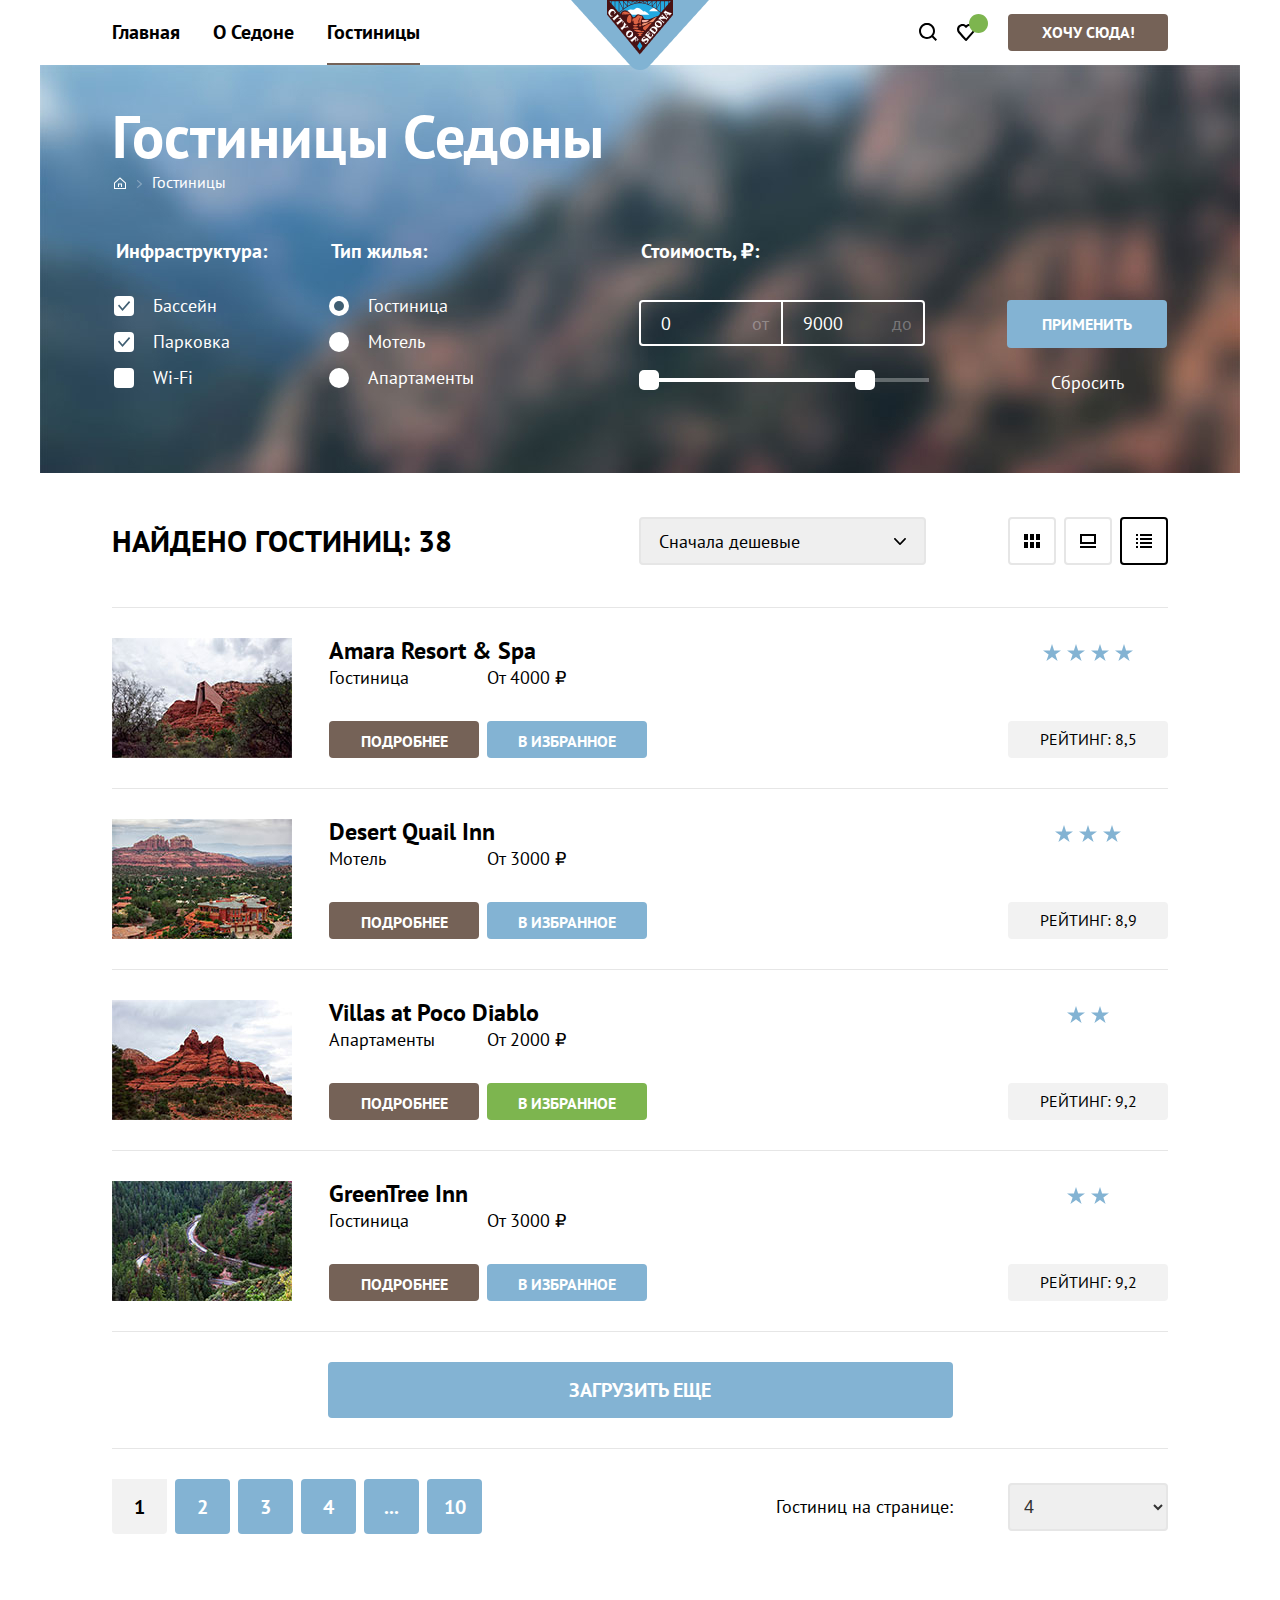
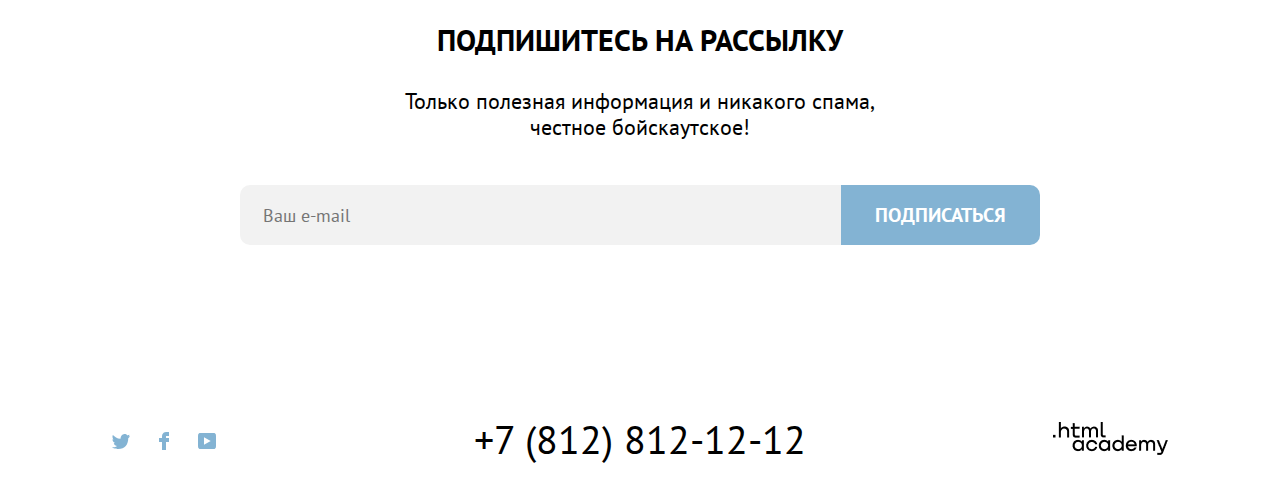
==== commit b9a65fa3: "Update catalog.html" ====
--- a/catalog.html
+++ b/catalog.html
@@ -98,7 +98,7 @@
                         <h2 class="visually-hidden h2"> Фильтры </h2>
                         <form class="filters-form">
                             <fieldset class="filter-group">
-                                <legend class="filter-title"> Инфраструктура: </legend>
+                                <legend class="filter-title">Инфраструктура: </legend>
                                 <ul class="filter-list">
                                     <li class="filter-item">
                                         <label class="control">
--- a/styles/styles.css
+++ b/styles/styles.css
@@ -96,7 +96,7 @@
 }
 
 .container-head-reasons {
-    height: 282px;
+    padding: 60px 0 64px 0;
     display: flex;
     flex-direction: column;
     align-items: center;
@@ -131,7 +131,14 @@
     text-align: left;
 }
 
+.filters {
+    padding: 0;
+    margin: 0;
+}
+
 .filters-form {
+    margin: 0;
+    padding: 0;
     display: grid;
     grid-template-columns: 215px 310px 290px 160px;
 }
@@ -148,41 +155,46 @@
 }
 
 .filter-item {
+    margin: 0;
     margin-bottom: 12px;
+    padding: 0;
     font-size: 18px;
     line-height: 24px;
 }
 
 .hotel-list-head {
     display: flex;
-    height: 48px;
-    margin: 48px 0;
-    padding: 0;
-    margin-bottom: 38px;
+    min-height: 48px;
+    padding: 44px 0 42px 0;
 }
 
 .sorting-form {
     height: 100%;
     width: 287px;
     margin-left: auto;
-    margin-right: 80px;
-}
-
-#sorting {
-    height: 100%;
-    width: 100%;
-    padding-left: 20px;
+    margin-right: 74px;
+}
+
+.sorting {
+    height: 48px;
+    width: 287px;
+    padding-left: 18px;
+    padding-right: 40px;
     font: inherit;
     font-size: 18px;
     line-height: 23px;
     border: 2px solid #E6E6E6;
     box-sizing: border-box;
     border-radius: 4px;
-}
-
-#sorting:hover,
-#sorting:active,
-#sorting:focus {
+    appearance: none;
+    background-image: url(../img/select_arrow.svg);
+    background-repeat: no-repeat;
+    background-position: 253px 50%;
+}
+
+.sorting:: .sorting:hover,
+.sorting:active,
+.sorting:focus {
     border-color: #83B3D3;
 }
 
@@ -232,7 +244,7 @@
 .cost-input {
     display: flex;
     width: 290px;
-    margin-top: 30px;
+    margin-top: 36px;
 }
 
 .cost-label {
@@ -248,6 +260,7 @@
 
 .cost {
     display: inline-block;
+    vertical-align: middle;
     font: inherit;
     background: none;
     font-size: 18px;
@@ -337,7 +350,7 @@
 .advantages-list {
     display: grid;
     grid-template-columns: 400px 400px 400px;
-    grid-template-rows: 384px 384px 384px 384px;
+    grid-template-rows: auto auto auto auto;
     grid-template-areas: "r1 r1 r1" "r1 r1 r1" "r2 r2 r2" "r3 r4 r5";
 }
 
@@ -345,7 +358,14 @@
     width: 250px;
 }
 
+.reason-name {
+    padding: 0;
+    margin: 0;
+}
+
 .reason-description {
+    padding: 0;
+    margin: 0;
     width: 250px;
 }
 
@@ -353,7 +373,7 @@
     grid-area: r1;
     display: grid;
     grid-template-columns: 400px 400px 400px;
-    grid-template-rows: 384px 384px;
+    grid-template-rows: auto auto;
     grid-template-areas: "reason photo photo" "r r r";
 }
 
@@ -377,34 +397,33 @@
 }
 
 .real-town-reasons-item {
-    height: 100%;
+    min-height: 121px;
+    padding: 184px 75px 79px 75px;
     display: flex;
     flex-direction: column;
     align-items: center;
-    column-gap: 25px;
-}
-
-.reason-name {
-    margin-top: 184px;
-    margin-bottom: 0px;
+    gap: 20px;
 }
 
 .container-advantage {
-    height: 100%;
+    min-height: 207px;
+    padding: 98px 75px 79px 75px;
     display: flex;
     flex-direction: column;
     align-items: center;
     gap: 30px;
-    padding-top: 98px;
 }
 
 .advantages-name,
 .advantages-number,
 .advantages-description {
     margin: 0;
+    height: auto;
 }
 
 .advantages-item:nth-child(2) {
+    margin: 0;
+    padding: 0;
     grid-area: r2;
     display: grid;
     grid-template-columns: 400px 400px 400px;
@@ -429,6 +448,7 @@
 
 .real-town-reasons-list {
     padding: 0;
+    margin: 0;
     list-style-type: none;
 }
 
@@ -437,7 +457,7 @@
 }
 
 .search-hotel {
-    height: 417px;
+    padding: 91px 312px;
     display: flex;
     flex-direction: column;
     justify-content: center;
@@ -449,9 +469,9 @@
 }
 
 .interested-description {
-    width: 720px;
+    width: 625px;
     margin-top: 30px;
-    margin-bottom: 60px;
+    margin-bottom: 58px;
 }
 
 .hotels-item {
@@ -469,26 +489,32 @@
     grid-template-columns: auto 1fr 160px;
     column-gap: 37px;
     border-top: 1px solid #E6E6E6;
-    padding-bottom: 32px;
-    padding-top: 28px;
+    padding: 0;
+    margin: 0;
+    padding-bottom: 30px;
+    padding-top: 30px;
     text-align: left;
 }
 
 .hotel-description {
-    height: 120px;
+    padding: 0;
+    margin: 0;
+    min-height: 120px;
     display: grid;
     grid-template-columns: 150px 1fr;
-    grid-template-rows: 30px 55px 37px;
+    grid-template-rows: auto 55px 37px;
     column-gap: 8px;
 }
 
 .hotel-name {
     grid-column: 1/3;
     margin: 0;
+    padding: 0;
 }
 
 .hotel-type,
 .hotel-price {
+    padding: 0;
     margin: 0;
     font-size: 18px;
     line-height: 23px;
@@ -682,7 +708,7 @@
 
 .phone-number {
     position: absolute;
-    top: 36px;
+    top: 38px;
     left: 362px;
     font: inherit;
     color: #000000;
@@ -716,18 +742,20 @@
 .catalog-head {
     display: flex;
     flex-direction: column;
-    margin: 0 auto;
+    margin: 0;
     background-color: #83B3D3;
     background: url(../img/catalog-background-filters.jpg);
+    background-position: center;
+    background-size: cover;
     color: #ffffff;
-    height: 408px;
-    padding: 0 72px;
+    min-height: 338px;
+    padding: 35px 72px;
 }
 
 .buttons {
     display: flex;
     flex-direction: column;
-    margin-top: 56px;
+    margin-top: 62px;
     margin-left: 80px;
     width: 160px;
 }
@@ -757,7 +785,7 @@
 .searched {
     font-weight: bold;
     font-size: 30px;
-    line-height: 39px;
+    line-height: 48px;
     text-transform: uppercase;
     margin: 0;
 }
@@ -804,6 +832,7 @@
 
 .hotels-list {
     margin: 0;
+    padding: 0;
 }
 
 .show-more {
@@ -837,12 +866,16 @@
     margin: 0;
 }
 
+.inner-header {
+    padding: 0;
+    margin: 0;
+}
+
 .inner-header-title {
     font-weight: 700;
     font-size: 60px;
-    line-height: 78px;
-    margin: 0;
-    margin-top: 32px;
+    line-height: 72px;
+    margin: 0;
 }
 
 .page-footer {
@@ -854,7 +887,6 @@
 .hotel-name {
     font-weight: bold;
     font-size: 24px;
-    line-height: 31px;
 }
 
 .search-hotel .button {
@@ -945,20 +977,19 @@
 }
 
 .mailing {
-    height: 317px;
+    padding: 94px 200px;
     display: flex;
     flex-direction: column;
     align-items: center;
     background-image: url(../img/footer-background.jpg);
     color: #ffffff;
-    padding-top: 94px;
 }
 
 .catalog {
-    padding-top: 60px;
+    padding-top: 66px;
     background: none;
     color: #000000;
-    padding-bottom: 50px;
+    padding-bottom: 136px;
 }
 
 .mailing .h2 {
@@ -993,12 +1024,11 @@
 
 .mailing-form .mailing-email .field {
     margin: 0;
-    width: 580px;
+    width: 555px;
     font: inherit;
     font-size: 18px;
     line-height: 26px;
-    padding: 0;
-    padding-left: 20px;
+    padding: 0 23px;
     border: 0;
     color: #000000;
     background-color: #F2F2F2;
@@ -1016,6 +1046,7 @@
 
 .navigation-item .button {
     display: inline-block;
+    vertical-align: middle;
     width: 160px;
     height: 29px;
     padding-top: 8px;
@@ -1040,13 +1071,13 @@
 .real-town-reasons-item:nth-child(1) {
     background-image: url(../img/housing.svg);
     background-repeat: no-repeat;
-    background-position: center 85px;
+    background-position: center 89px;
 }
 
 .real-town-reasons-item:nth-child(2) {
     background-image: url(../img/food.svg);
     background-repeat: no-repeat;
-    background-position: center 85px;
+    background-position: center 90px;
 }
 
 .real-town-reasons-item:nth-child(3) {
@@ -1055,7 +1086,14 @@
     background-position: center 85px;
 }
 
+.filter-name {
+    padding: 0;
+    margin: 0;
+}
+
 .control {
+    margin: 0;
+    padding: 0;
     position: relative;
     display: block;
     padding-left: 39px;
@@ -1195,7 +1233,7 @@
     width: 398px;
     min-height: 232px;
     left: -190px;
-    top: 40px;
+    top: 48px;
     background: #FFFFFF;
     border: 1px solid #E6E6E6;
     box-sizing: border-box;
@@ -1219,12 +1257,16 @@
 
 .favorite-hotel-item {
     width: 350px;
-    margin: 25px;
+    margin: 24px;
     margin-bottom: 0;
     padding: 0;
     display: grid;
     grid-template-columns: 48px 1fr 16px;
     gap: 17px;
+}
+
+.favorite-hotel-description {
+    vertical-align: middle;
 }
 
 .button-delete {
@@ -1232,7 +1274,7 @@
     background-color: #ffffff;
     background-image: url(../img/delete.svg);
     background-repeat: no-repeat;
-    background-position: center;
+    background-position: center 12px;
 }
 
 .favorite-hotel-name {
@@ -1253,16 +1295,21 @@
 }
 
 .all-favorite {
+    display: inline-block;
     position: absolute;
     bottom: -2px;
     left: -2px;
+    min-height: 20px;
+    font-size: 16px;
+    line-height: 20px;
+    vertical-align: middle;
     padding: 20px 120px;
-    width: 100%;
-    height: 60px;
     background-color: #756257;
     border-radius: 0px 0px 20px 20px;
-    font-size: 16px;
-    line-height: 21px;
+}
+
+.all-favotite-text {
+    margin-top: 10px;
 }
 
 .triangle {
@@ -1295,16 +1342,26 @@
     position: relative;
     margin: auto;
     width: 575px;
-    height: 421px;
+    min-height: 430px;
     background: #FFFFFF;
     border-radius: 30px;
-    padding: 70px;
+    padding: 60px 68px 70px 68px;
+}
+
+.modal-title {
+    font-weight: bold;
+    font-size: 30px;
+    line-height: 40px;
+    margin: 0;
+    padding: 0;
+    text-transform: uppercase;
+    margin-bottom: 65px;
 }
 
 .modal-close-button {
     position: absolute;
     right: 70px;
-    top: 70px;
+    top: 60px;
     width: 53px;
     height: 53px;
     border-radius: 50%;
@@ -1312,12 +1369,18 @@
     border: none;
 }
 
+.modal-close-button:hover,
+.modal-close-button:active,
+.modal-close-button:focus {
+    background-color: rgba(0, 0, 0, 0.3);
+}
+
 .modal-close-button::before,
 .modal-close-button::after {
     position: absolute;
     top: 24px;
-    left: 16px;
-    width: 20px;
+    left: 18px;
+    width: 16px;
     height: 2px;
     background-color: #242424;
     content: "";
@@ -1398,11 +1461,12 @@
     font-weight: bold;
     font-size: 20px;
     line-height: 40px;
+    border-radius: 10px;
     border: 0;
 }
 
 .form-comment-error {
-    color: red;
+    color: #ff0000;
 }
 
 .info {
@@ -1413,6 +1477,14 @@
     border: 0;
     border-radius: 50%;
     margin-left: 4px;
+}
+
+.info:hover,
+.info:active,
+.info:focus {
+    opacity: 0.7;
+    color: #E6E6E6;
+    text-decoration: underline;
 }
 
 .info-pop {
@@ -1445,4 +1517,82 @@
     background-image: url(../img/modal-triangle.svg);
     background-repeat: no-repeat;
     background-position: center;
+}
+
+.field[type="number"] {
+    position: relative;
+    display: block;
+}
+
+.field:hover,
+.field:active,
+.field:focus {
+    border: 2px solid #83B3D3;
+}
+
+.field[type="number"]::-webkit-outer-spin-button,
+.field[type="number"]::-webkit-inner-spin-button {
+    position: absolute;
+    top: -40px;
+    left: 55px;
+    height: 130px;
+    width: 50px;
+    transform: rotate(90deg);
+    opacity: 0;
+    background: none;
+    cursor: pointer;
+}
+
+.minus {
+    display: block;
+    position: absolute;
+    left: 245px;
+    width: 13px;
+    height: 13px;
+}
+
+.plus {
+    display: block;
+    position: absolute;
+    left: 325px;
+    width: 13px;
+    height: 13px;
+}
+
+.minus::before {
+    position: absolute;
+    top: 25px;
+    width: 13px;
+    height: 2px;
+    background-color: rgba(0, 0, 0, 0.3);
+    content: "";
+}
+
+.plus::before {
+    position: absolute;
+    top: 25px;
+    width: 13px;
+    height: 2px;
+    background-color: rgba(0, 0, 0, 0.3);
+    content: "";
+}
+
+.plus::after {
+    position: absolute;
+    top: 25px;
+    width: 13px;
+    height: 2px;
+    background-color: rgba(0, 0, 0, 0.3);
+    content: "";
+    transform: rotate(90deg);
+}
+
+.minus-2 {
+    z-index: 1;
+    left: 530px;
+}
+
+.plus-2 {
+    z-index: 1;
+    left: 610px;
 }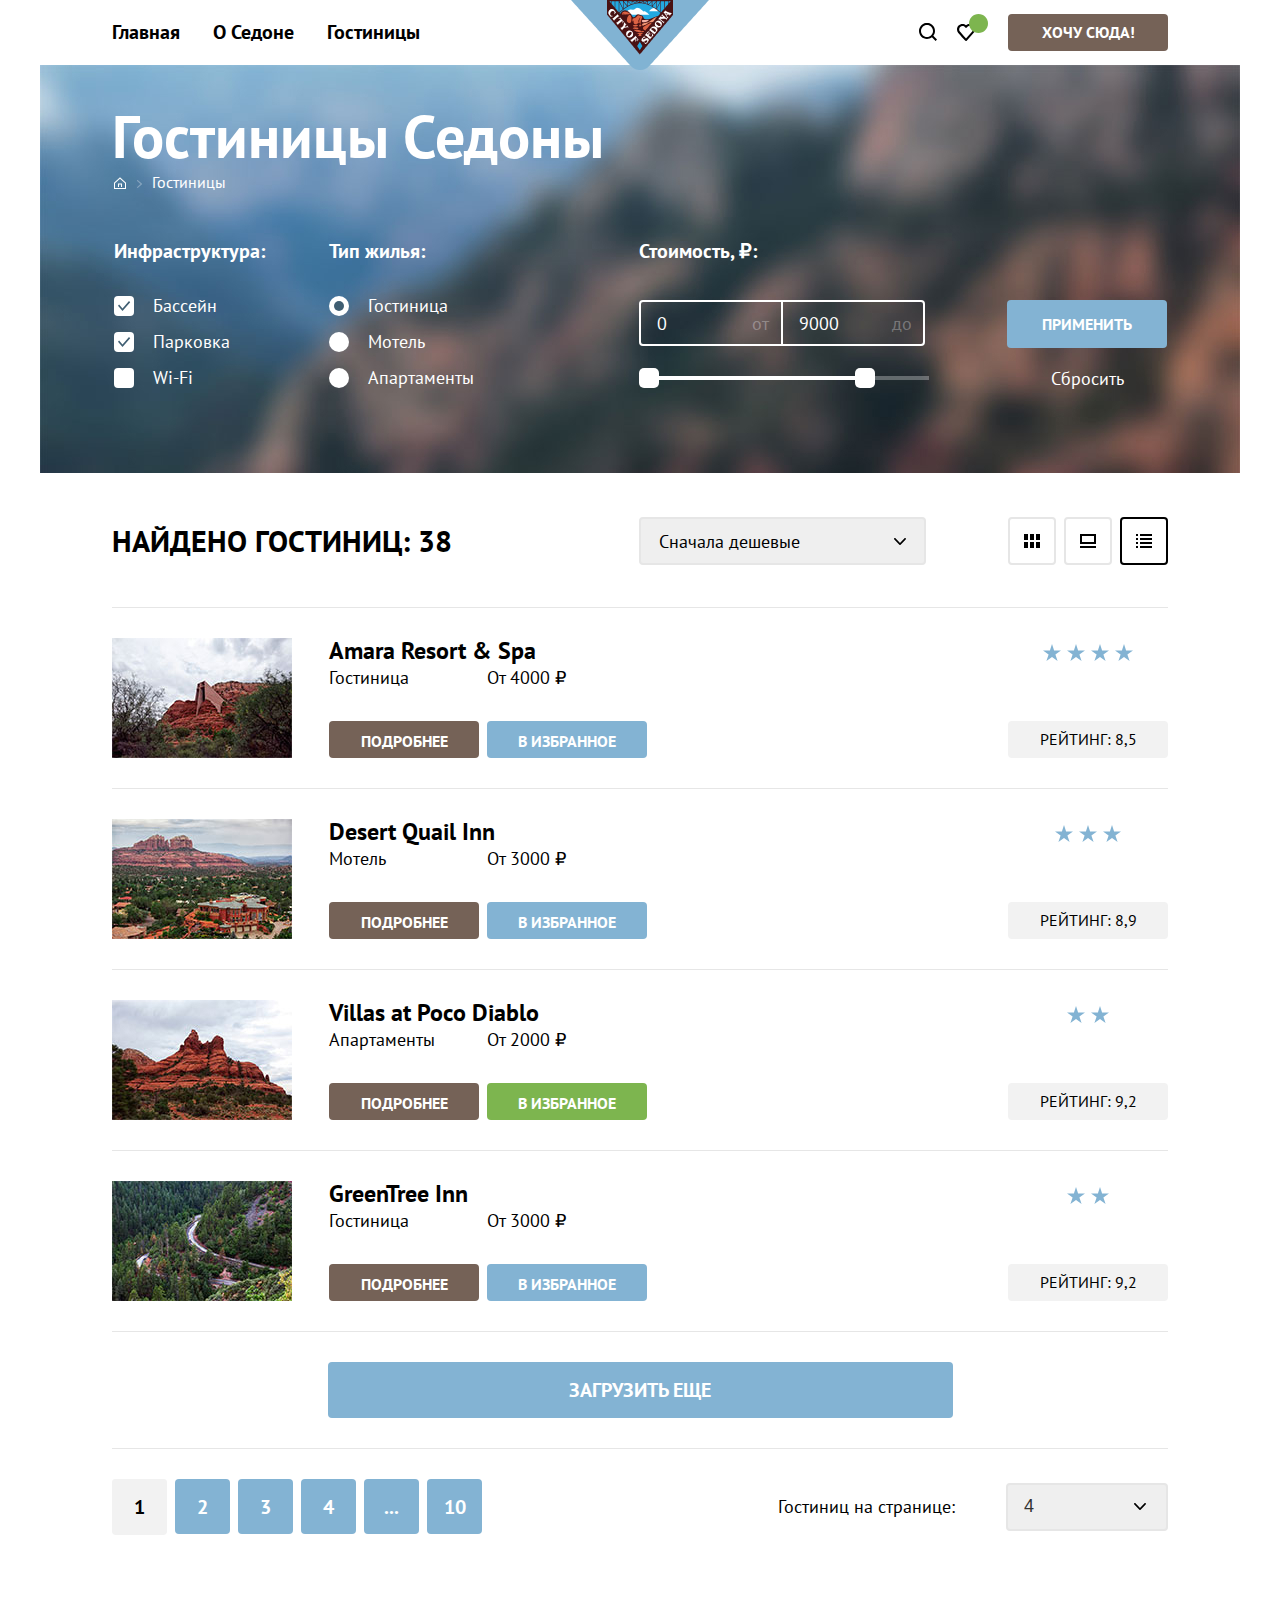
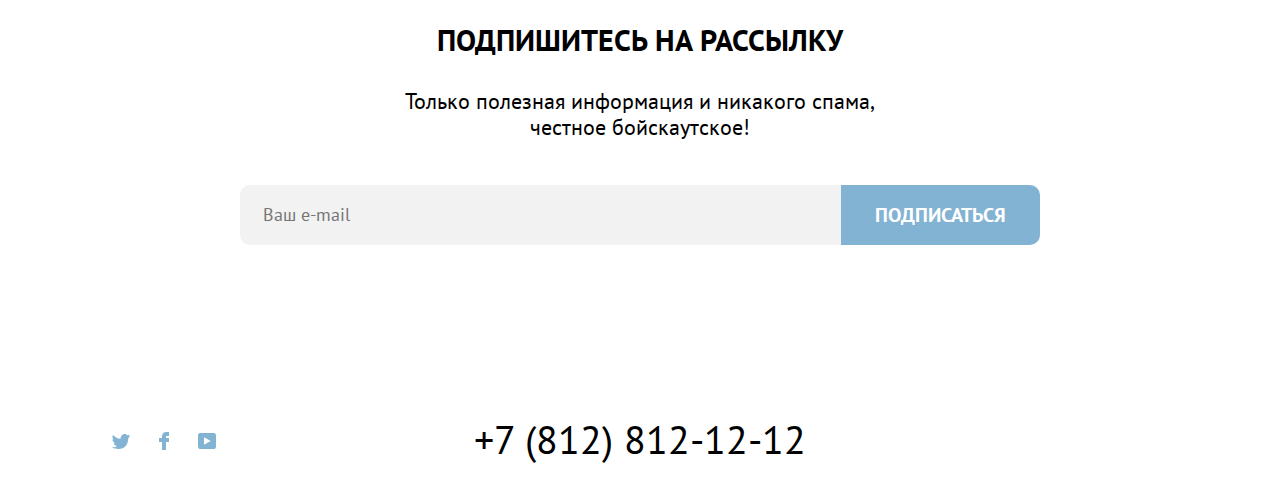
==== commit 224dbab5: "Update catalog.html" ====
--- a/catalog.html
+++ b/catalog.html
@@ -19,8 +19,8 @@
                     <li class="navigation-item">
                         <a href="#" class="navigation-link">О Седоне </a>
                     </li>
-                    <li class="navigation-item">
-                        <a href="#" class="navigation-link navigation-link-current">Гостиницы </a>
+                    <li class="navigation-item navigation-item-current">
+                        <a href="#" class="navigation-link">Гостиницы </a>
                     </li>
                 </ul>
 
@@ -30,14 +30,14 @@
 
                 <ul class="navigation-list navigation-user">
                     <li class="navigation-item">
-                        <a href="#" class="navigation-link">
+                        <a href="#" class="navigation-link search-icon">
                             <span class="visually-hidden">
                                 Поиск
                             </span>
                         </a>
                     </li>
                     <li class="navigation-item">
-                        <a href="#" class="navigation-link">
+                        <a href="#" class="navigation-link  favorite-icon">
                             <span class="visually-hidden">
                                 Избранное
                             </span>
@@ -155,12 +155,12 @@
                                     <label for="cost-from"> 
                                         <span class="cost-label">от</span>
                                     </label>
-                                    <input type="number" placeholder="от" class="cost cost-from" value="0" id="cost-from">
+                                    <input type="number" class="cost cost-from" value="0" id="cost-from">
 
                                     <label for="cost-to"> 
                                         <span class="cost-label">до</span> 
                                     </label>
-                                    <input type="number" placeholder="до" class="cost  cost-to" value="9000" id="cost-to">
+                                    <input type="number" class="cost  cost-to" value="9000" id="cost-to">
                                 </div>
 
                                 <div class="range-scale">
@@ -193,13 +193,13 @@
                                 <option value="popular"> Сначала популярные </option>
                             </select>
                         </form>
-                        <a href="#" class="button">
+                        <a href="#" class="button button-display">
                             <span class="visually-hidden"> Таблица </span>
                         </a>
-                        <a href="#" class="button">
+                        <a href="#" class="button button-display">
                             <span class="visually-hidden"> По одному </span>
                         </a>
-                        <a href="#" class="button selected">
+                        <a href="#" class="button button-display selected">
                             <span class="visually-hidden"> Список </span>
                         </a>
                     </div>
@@ -346,7 +346,6 @@
                     <a class="phone-number" href="tel:+78128121212"> +7 (812) 812-12-12 </a>
 
                     <a class="html-academy" href="https://htmlacademy.ru/">
-                        <img src="img/logo_htmlacademy.png" class="academy-logo" alt="html academy" width="115" height="34">
                     </a>
                 </section>
             </div>
--- a/styles/styles.css
+++ b/styles/styles.css
@@ -266,10 +266,10 @@
     font-size: 18px;
     line-height: 23px;
     color: rgba(255, 255, 255);
-    width: 80px;
+    width: 84px;
     height: 40px;
     border: none;
-    padding-left: 20px;
+    padding-left: 16px;
     padding-right: 40px;
 }
 
@@ -309,16 +309,20 @@
 }
 
 .num-per-page-options {
-    width: 160px;
+    width: 162px;
     height: 100%;
     border: 2px solid #E6E6E6;
     border-radius: 4px;
     font-size: 18px;
     line-height: 23px;
     color: #333333;
-    margin-left: 50px;
-    padding-left: 10px;
-    padding-right: 20px;
+    margin-left: 46px;
+    padding-left: 16px;
+    padding-right: 40px;
+    appearance: none;
+    background-image: url(../img/select_arrow.svg);
+    background-repeat: no-repeat;
+    background-position: 126px 50%;
 }
 
 .num-per-page-options:hover,
@@ -621,8 +625,11 @@
 
 .navigation-link:hover,
 .navigation-link:focus,
-.navigation-link:active {
-    color: rgba(0, 0, 0, 0.5);
+.navigation-link:active,
+.phone-number:hover,
+.phone-number:active,
+.phone-number:focus {
+    color: #83B3D3;
 }
 
 .button:hover,
@@ -646,10 +653,7 @@
 
 .pagination-current-link:hover,
 .pagination-current-link:active,
-.pagination-current-link:focus,
-.phone-number:hover,
-.phone-number:active,
-.phone-number:focus {
+.pagination-current-link:focus {
     color: rgba(0, 0, 0, 0.5);
 }
 
@@ -773,7 +777,7 @@
 }
 
 .reset-button {
-    margin-top: 10px;
+    margin-top: 6px;
     text-transform: capitalize;
     background-color: rgba(0, 0, 0, 0);
     font-size: 18px;
@@ -823,6 +827,8 @@
     text-decoration: none;
     display: block;
     padding-top: 15px;
+    padding-bottom: 15px;
+    border-radius: 4px;
 }
 
 .pagination-current-link {
@@ -864,6 +870,7 @@
     line-height: 26px;
     font-weight: 700;
     margin: 0;
+    padding: 0;
 }
 
 .inner-header {
@@ -1033,7 +1040,7 @@
     color: #000000;
     background-color: #F2F2F2;
     border-radius: 10px 0px 0px 10px;
-    height: 60px;
+    min-height: 60px;
 }
 
 .mailing-form .mailing-button {
@@ -1143,7 +1150,7 @@
 }
 
 .range-scale {
-    margin-top: 32px;
+    margin-top: 30px;
     position: relative;
     height: 4px;
     margin-bottom: 16px;
@@ -1215,13 +1222,6 @@
 .range-input::-webkit-inner-spin-button {
     appearance: none;
     margin: 0;
-}
-
-.mailing-form:hover,
-.mailing-form:active,
-.mailing-form:focus {
-    border: 1px solid #83B3D3;
-    border-radius: 10px;
 }
 
 .navigation-item {
@@ -1372,14 +1372,14 @@
 .modal-close-button:hover,
 .modal-close-button:active,
 .modal-close-button:focus {
-    background-color: rgba(0, 0, 0, 0.3);
+    background-color: rgba(0, 0, 0, 0.2);
 }
 
 .modal-close-button::before,
 .modal-close-button::after {
     position: absolute;
-    top: 24px;
-    left: 18px;
+    top: 25px;
+    left: 19px;
     width: 16px;
     height: 2px;
     background-color: #242424;
@@ -1524,10 +1524,10 @@
     display: block;
 }
 
-.field:hover,
-.field:active,
-.field:focus {
-    border: 2px solid #83B3D3;
+.mailing-form .field:hover,
+.mailing-form .field:active,
+.mailing-form .field:focus {
+    background-color: #f4faff;
 }
 
 .field[type="number"]::-webkit-outer-spin-button,
@@ -1595,4 +1595,48 @@
 .plus-2 {
     z-index: 1;
     left: 610px;
+}
+
+.control-input:disabled+.control-mark {
+    background-color: rgb(201, 173, 173);
+}
+
+.button:disabled {
+    background-color: rgb(145, 143, 143);
+}
+
+.button:disabled:hover,
+.button:disabled:focus {
+    color: #ffffff;
+    text-decoration: none;
+    cursor: default;
+}
+
+.mailing-form .field:disabled,
+.cost:disabled,
+.num-per-page-options:disabled {
+    background-color: rgb(145, 143, 143);
+    color: #ffffff;
+    cursor: default;
+    border-color: #ffffff;
+}
+
+.sorting:disabled {
+    background-color: rgb(145, 143, 143);
+    color: #ffffff;
+}
+
+.modal .field:hover,
+.modal .field:focus,
+.modal .field:active {
+    background-color: #f4faff;
+}
+
+.button-disabled,
+.modal .field:disabled,
+.info:disabled,
+.modal .field:hover:disabled,
+.info:hover:disabled {
+    background-color: rgb(145, 143, 143);
+    cursor: default;
 }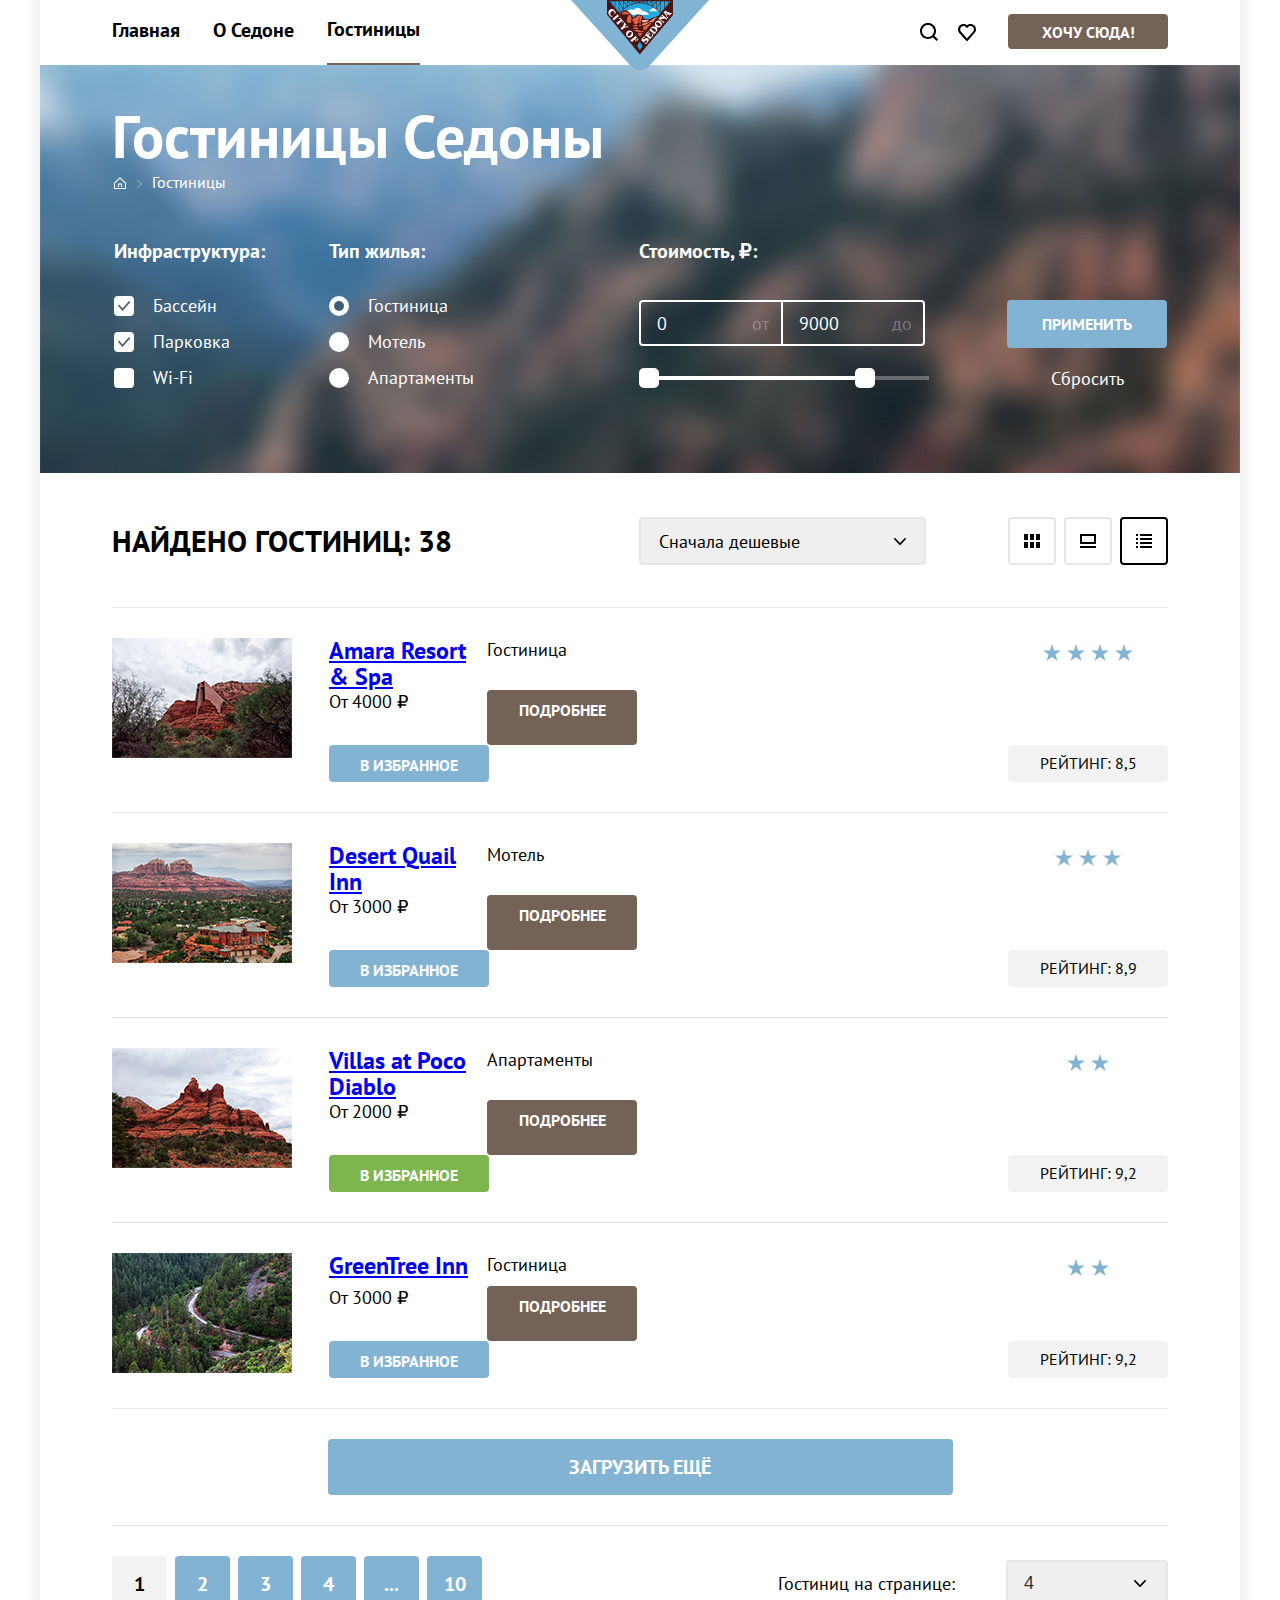
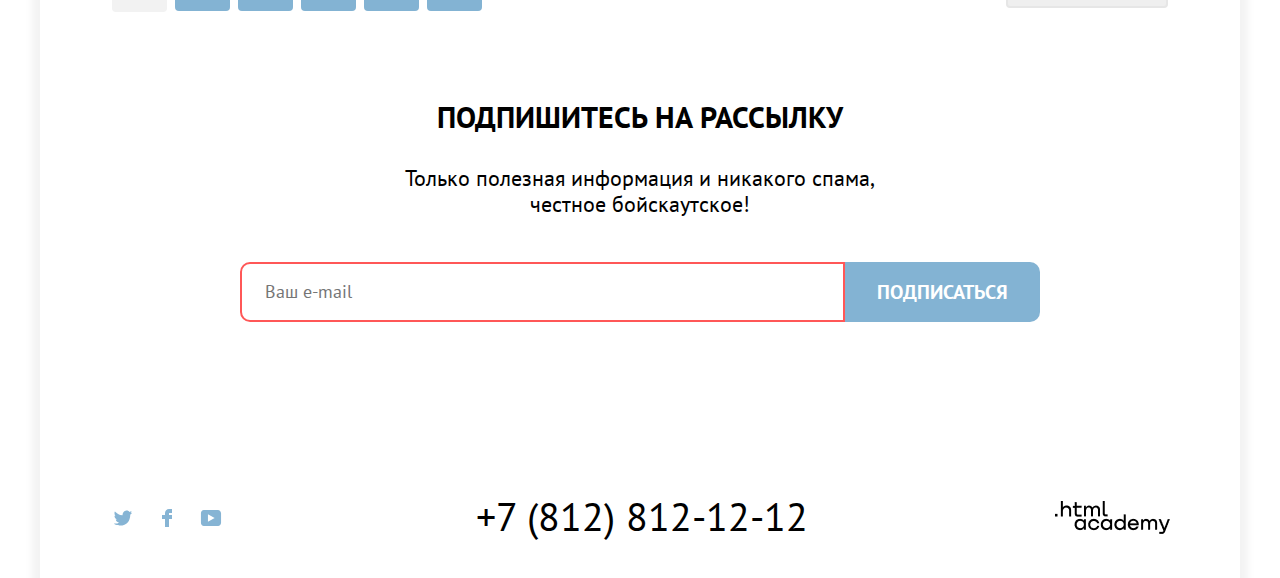
==== commit 75adbde3: "Update catalog.html" ====
--- a/catalog.html
+++ b/catalog.html
@@ -24,7 +24,7 @@
                     </li>
                 </ul>
 
-                <a href="" class="sedona-logo">
+                <a href="index.html" class="sedona-logo">
                     <img src="img/sedona.png" alt="Седона" width="138" height="70">
                 </a>
 
@@ -66,7 +66,7 @@
                                     </a>
                                 </li>
                             </ul>
-                            <a class="all-favorite button"> <span> ВСЕ ИЗБРАННЫЕ </span> </a>
+                            <a class="all-favorite button"> ВСЕ ИЗБРАННЫЕ </a>
                         </div>
                     </li>
                     <li class="navigation-item">
@@ -90,13 +90,14 @@
                                 </a>
                             </li>
                             <li class="pages-item">
-                                <a class="pages-link">Гостиницы</a>
+                                <span class="pages-link-arrow"></span>
+                                <a class="pages-link" href="#">Гостиницы</a>
                             </li>
                         </ul>
                     </header>
                     <section class="filters">
                         <h2 class="visually-hidden h2"> Фильтры </h2>
-                        <form class="filters-form">
+                        <form class="filters-form" action="https://echo.htmlacademy.ru/">
                             <fieldset class="filter-group">
                                 <legend class="filter-title">Инфраструктура: </legend>
                                 <ul class="filter-list">
@@ -185,7 +186,7 @@
                     <h2 class="visually-hidden h2"> Результаты поиска </h2>
                     <div class="hotel-list-head">
                         <p class="searched"> Найдено гостиниц: 38 </p>
-                        <form class="sorting-form">
+                        <form class="sorting-form" action="https://echo.htmlacademy.ru/">
                             <label class="visually-hidden" for="sorting"> Сортировка  </label>
                             <select class="sorting" name="sorting" id="sorting">
                                 <option value="cheap"> Сначала дешевые </option>
@@ -206,13 +207,15 @@
                     <ul class="hotels-list">
                         <li class="hotels-item">
                             <div class="hotel-card">
-                                <img src="img/amara-resort.jpg" class="hotel-pic" width="180" height="120" alt="Amara Resort & Spa">
+                                <a href="#" class="hotel-pic-link">
+                                    <img src="img/amara-resort.jpg" class="hotel-pic" width="180" height="120" alt="Amara Resort & Spa">
+                                </a>
                                 <div class="hotel-description">
-                                    <h3 class="hotel-name"> Amara Resort & Spa</h3>
+                                    <a href="#" class="hotel-link"> <span class="hotel-name">Amara Resort & Spa</span></a>
                                     <p class="hotel-type"> Гостиница </p>
                                     <p class="hotel-price"> От 4000 &#8381;</p>
-                                    <a class="button button-more"> <span> Подробнее </span> </a>
-                                    <a class="button button-favorite"> <span> В избранное </span> </a>
+                                    <a href="#" class="button button-more">  Подробнее </a>
+                                    <a href="#" class="button button-favorite">  В избранное </a>
                                 </div>
                                 <div class="hotel-rank">
                                     <span class="stars"> </span>
@@ -222,13 +225,15 @@
                         </li>
                         <li class="hotels-item">
                             <div class="hotel-card">
-                                <img src="img/desert-quail.jpg" class="hotel-pic" width="180" height="120" alt="Desert Quail Inn">
+                                <a href="#" class="hotel-pic-link">
+                                    <img src="img/desert-quail.jpg" class="hotel-pic" width="180" height="120" alt="Desert Quail Inn">
+                                </a>
                                 <div class="hotel-description">
-                                    <h3 class="hotel-name"> Desert Quail Inn </h3>
+                                    <a href="#" class="hotel-link"> <span class="hotel-name"> Desert Quail Inn </span> </a>
                                     <p class="hotel-type"> Мотель </p>
                                     <p class="hotel-price"> От 3000 &#8381;</p>
-                                    <a class="button button-more"> <span> Подробнее </span> </a>
-                                    <a class="button button-favorite"> <span> В избранное </span> </a>
+                                    <a href="#" class="button button-more"> Подробнее </a>
+                                    <a href="#" class="button button-favorite"> В избранное </a>
                                 </div>
                                 <div class="hotel-rank">
                                     <span class="stars"> </span>
@@ -238,13 +243,15 @@
                         </li>
                         <li class="hotels-item">
                             <div class="hotel-card">
-                                <img src="img/villas-at-poco.jpg" class="hotel-pic" width="180" height="120" alt="Villas at Poco Diablo">
+                                <a href="#" class="hotel-pic-link">
+                                    <img src="img/villas-at-poco.jpg" class="hotel-pic" width="180" height="120" alt="Villas at Poco Diablo">
+                                </a>
                                 <div class="hotel-description">
-                                    <h3 class="hotel-name"> Villas at Poco Diablo </h3>
+                                    <a href="#" class="hotel-link"> <span class="hotel-name"> Villas at Poco Diablo </span> </a>
                                     <p class="hotel-type"> Апартаменты </p>
                                     <p class="hotel-price"> От 2000 &#8381; </p>
-                                    <a class="button button-more"> <span> Подробнее </span> </a>
-                                    <a class="button button-favorite favorited"> <span> В избранное </span> </a>
+                                    <a href="#" class="button button-more"> Подробнее  </a>
+                                    <a href="#" class="button button-favorite favorited"> В избранное </a>
                                 </div>
                                 <div class="hotel-rank">
                                     <span class="stars"> </span>
@@ -254,13 +261,15 @@
                         </li>
                         <li class="hotels-item">
                             <div class="hotel-card">
-                                <img src="img/greentree.jpg" class="hotel-pic" width="180" height="120" alt="GreenTree Inn">
+                                <a href="#" class="hotel-pic-link">
+                                    <img src="img/greentree.jpg" class="hotel-pic" width="180" height="120" alt="GreenTree Inn">
+                                </a>
                                 <div class="hotel-description">
-                                    <h3 class="hotel-name"> GreenTree Inn </h3>
+                                    <a href="#" class="hotel-link"> <span class="hotel-name"> GreenTree Inn </span> </a>
                                     <p class="hotel-type"> Гостиница </p>
                                     <p class="hotel-price"> От 3000 &#8381;</p>
-                                    <a class="button button-more"> <span> Подробнее </span> </a>
-                                    <a class="button button-favorite"> <span> В избранное </span> </a>
+                                    <a href="#" class="button button-more"> Подробнее  </a>
+                                    <a href="#" class="button button-favorite"> В избранное </a>
                                 </div>
                                 <div class="hotel-rank">
                                     <span class="stars"> </span>
@@ -270,7 +279,7 @@
                         </li>
                     </ul>
                     <div class="show-more">
-                        <button class="button button-show-more"> Загрузить еще </button>
+                        <button class="button button-show-more"> Загрузить ещё </button>
                     </div>
                     <div class="page-navigation">
                         <ul class="pagination">
@@ -293,7 +302,7 @@
                                 <a class="pagination-link" href="#">10</a>
                             </li>
                         </ul>
-                        <form class="num-per-page-form">
+                        <form class="num-per-page-form" action="https://echo.htmlacademy.ru/">
                             <label for="num-per-page" class="num-per-page"> Гостиниц на странице: </label>
                             <select name="num-per-page" class="num-per-page-options" id="num-per-page">
                                 <option> 4 </option>
@@ -315,9 +324,9 @@
                     <p class="mailing-text">
                         Только полезная информация и никакого спама, <br> честное бойскаутское!
                     </p>
-                    <form class="mailing-form">
+                    <form class="mailing-form" action="https://echo.htmlacademy.ru/">
                         <p class="mailing-email">
-                            <input class="field" placeholder="Ваш e-mail" type="email" name="mailing-email" required>
+                            <input class="field email-field" placeholder="Ваш e-mail" type="email" name="mailing-email" required>
                         </p>
                         <button class="mailing-button button" type="submit">
                             Подписаться
--- a/styles/styles.css
+++ b/styles/styles.css
@@ -49,6 +49,7 @@
     margin: 0 auto;
     width: 1200px;
     text-align: center;
+    box-shadow: 0 0 8px 8px rgba(0, 0, 0, 0.05);
 }
 
 .main-navigation {
@@ -74,9 +75,9 @@
 .navigation-list.navigation-user {
     margin: auto;
     margin-right: 0;
-    gap: 20px;
-    height: 37px;
+    height: 65px;
     align-items: flex-start;
+    gap: 0;
 }
 
 .sedona-logo {
@@ -96,7 +97,7 @@
 }
 
 .container-head-reasons {
-    padding: 60px 0 64px 0;
+    padding: 60px 0 62px 0;
     display: flex;
     flex-direction: column;
     align-items: center;
@@ -106,7 +107,7 @@
 .sedona-description {
     width: 720px;
     margin-top: 0;
-    margin-bottom: 15px;
+    margin-bottom: 18px;
 }
 
 .advantages-list {
@@ -122,7 +123,9 @@
 .contacts {
     display: flex;
     height: 120px;
-    margin: 0 72px;
+    margin: 0 66px;
+    margin-right: 48px;
+    padding: 0;
     align-items: center;
     justify-content: space-between;
 }
@@ -187,7 +190,7 @@
     box-sizing: border-box;
     border-radius: 4px;
     appearance: none;
-    background-image: url(../img/select_arrow.svg);
+    background-image: url(../img/select-arrow.svg);
     background-repeat: no-repeat;
     background-position: 253px 50%;
 }
@@ -211,12 +214,6 @@
     border-radius: 4px;
     background: none;
     margin-left: 8px;
-}
-
-.hotel-list-head .button:hover,
-.hotel-list-head .button:active,
-.hotel-list-head .button:focus {
-    border-color: #83B3D3;
 }
 
 .hotel-list-head .button+.selected {
@@ -279,15 +276,6 @@
     border-radius: 4px 0 0 4px;
 }
 
-.cost-from:hover,
-.cost-from:active,
-.cost-from:focus,
-.cost-to:hover,
-.cost-to:active,
-.cost-to:focus {
-    border: 2px solid #83B3D3;
-}
-
 .cost-to {
     border: 2px solid #FFFFFF;
     border-left: 1px solid #FFFFFF;
@@ -320,17 +308,11 @@
     padding-left: 16px;
     padding-right: 40px;
     appearance: none;
-    background-image: url(../img/select_arrow.svg);
+    background-image: url(../img/select-arrow.svg);
     background-repeat: no-repeat;
     background-position: 126px 50%;
 }
 
-.num-per-page-options:hover,
-.num-per-page-options:focus,
-.num-per-page-options:active {
-    border-color: #83B3D3;
-}
-
 .hotels {
     display: flex;
     flex-direction: column;
@@ -348,7 +330,7 @@
     padding: 0;
     display: flex;
     list-style-type: none;
-    gap: 25px;
+    gap: 10px;
 }
 
 .advantages-list {
@@ -461,7 +443,7 @@
 }
 
 .search-hotel {
-    padding: 91px 312px;
+    padding: 91px 306px;
     display: flex;
     flex-direction: column;
     justify-content: center;
@@ -600,6 +582,7 @@
 }
 
 .navigation-link {
+    margin-top: 16px;
     display: block;
     font-weight: 700;
     font-size: 20px;
@@ -623,38 +606,22 @@
     cursor: pointer;
 }
 
-.navigation-link:hover,
-.navigation-link:focus,
-.navigation-link:active,
-.phone-number:hover,
-.phone-number:active,
-.phone-number:focus {
-    color: #83B3D3;
-}
-
-.button:hover,
-.button:active,
-.button:focus,
-.pagination-link:hover,
-.pagination-link:active,
-.pagination-link:focus,
-.pages-link:hover,
-.pages-link:active,
-.pages-link:focus {
-    color: #E6E6E6;
-    text-decoration: underline;
-}
-
-.pages-item:nth-child(1):hover,
-.pages-item:nth-child(1):active,
-.pages-item:nth-child(1):focus {
-    border-bottom: 2px solid #E6E6E6;
-}
-
-.pagination-current-link:hover,
-.pagination-current-link:active,
-.pagination-current-link:focus {
-    color: rgba(0, 0, 0, 0.5);
+.search-icon {
+    margin-top: 16px;
+    background-image: url('../img/search.svg');
+    background-repeat: no-repeat;
+    background-position: center;
+    width: 32px;
+    height: 32px;
+}
+
+.favorite-icon {
+    margin-top: 16px;
+    background-image: url('../img/heart.svg');
+    background-repeat: no-repeat;
+    background-position: center;
+    width: 32px;
+    height: 32px;
 }
 
 .welcome {
@@ -713,7 +680,7 @@
 .phone-number {
     position: absolute;
     top: 38px;
-    left: 362px;
+    left: 370px;
     font: inherit;
     color: #000000;
     text-decoration: none;
@@ -917,20 +884,12 @@
     margin-bottom: 40px;
 }
 
-.navigation-user .navigation-item:nth-child(1) .navigation-link {
-    background-image: url('../img/search.svg');
-    background-repeat: no-repeat;
-    background-position: left bottom;
-    width: 18px;
-    height: 27px;
-}
-
-.navigation-user .navigation-item:nth-child(2) .navigation-link {
-    background-image: url('../img/favourites.svg');
-    background-repeat: no-repeat;
-    background-position: left bottom;
-    width: 31px;
-    height: 27px;
+.navigation-user .navigation-item:nth-child(1) {
+    margin-right: 6px;
+}
+
+.navigation-user .navigation-item:nth-child(2) {
+    margin-right: 25px;
 }
 
 .pages {
@@ -960,9 +919,10 @@
 
 .links-list .links-item .button {
     display: block;
-    width: 18px;
-    height: 18px;
+    width: 34px;
+    height: 34px;
     background-color: #ffffff;
+    opacity: 0.8;
 }
 
 .links-list .links-item:nth-child(1) .button {
@@ -984,7 +944,7 @@
 }
 
 .mailing {
-    padding: 94px 200px;
+    padding: 92px 200px 96px 200px;
     display: flex;
     flex-direction: column;
     align-items: center;
@@ -1051,27 +1011,15 @@
     height: 60px;
 }
 
-.navigation-item .button {
-    display: inline-block;
-    vertical-align: middle;
-    width: 160px;
-    height: 29px;
-    padding-top: 8px;
-    font-size: 16px;
-    line-height: 21px;
-}
-
-.navigation-list:nth-child(1) .navigation-item {
-    height: 46px;
-    padding-top: 19px;
+.navigation-item {
+    height: 63px;
 }
 
 .navigation-list:nth-child(1) .navigation-item .navigation-link {
-    height: 44px;
     background: none;
 }
 
-.navigation-link-current {
+.navigation-item-current {
     border-bottom: 2px solid #756257;
 }
 
@@ -1124,12 +1072,6 @@
     height: 20px;
     border-radius: 50%;
     background-color: #ffffff;
-}
-
-.control:hover .control-mark,
-.control:active .control-mark,
-.control:focus .control-mark {
-    background-color: #83b3d3;
 }
 
 .control-input[type="checkbox"]:checked+.control-mark {
@@ -1171,15 +1113,6 @@
     border-radius: 5px;
     cursor: pointer;
     border: none;
-}
-
-.range-toggle:hover {
-    background-color: #83B3D3;
-}
-
-.range-toggle:active,
-.range-toggle:focus {
-    outline: 3px solid #83B3D3;
 }
 
 .toggle-min {
@@ -1232,8 +1165,8 @@
     position: absolute;
     width: 398px;
     min-height: 232px;
-    left: -190px;
-    top: 48px;
+    left: -182px;
+    top: 60px;
     background: #FFFFFF;
     border: 1px solid #E6E6E6;
     box-sizing: border-box;
@@ -1259,22 +1192,64 @@
     width: 350px;
     margin: 24px;
     margin-bottom: 0;
-    padding: 0;
+    margin-right: padding: 0;
     display: grid;
-    grid-template-columns: 48px 1fr 16px;
+    grid-template-columns: 1fr 16px;
     gap: 17px;
 }
 
+.favorite-hotel {
+    display: grid;
+    grid-template-columns: 48px auto;
+    gap: 17px;
+    color: #000000;
+    text-decoration: none;
+}
+
+.favorite-hotel:hover {
+    color: #000000;
+    opacity: 0.6;
+}
+
+.favorite-hotel:focus {
+    border: 3px solid #83B3D3;
+    border-radius: 10px;
+}
+
+.favorite-hotel:active {
+    opacity: 0.3;
+}
+
 .favorite-hotel-description {
-    vertical-align: middle;
+    padding-top: 4px;
 }
 
 .button-delete {
-    width: 16px;
+    display: block;
+    width: 30px;
+    height: 30px;
     background-color: #ffffff;
     background-image: url(../img/delete.svg);
     background-repeat: no-repeat;
-    background-position: center 12px;
+    background-position: center;
+    border: none;
+    opacity: 0.2;
+}
+
+.button-delete:hover {
+    opacity: 1;
+}
+
+.button-delete:focus {
+    opacity: 1;
+    border: 3px solid #83B3D3;
+    border-radius: 10px;
+    ;
+}
+
+.button-delete:active {
+    border: none;
+    opacity: 0.1;
 }
 
 .favorite-hotel-name {
@@ -1295,15 +1270,16 @@
 }
 
 .all-favorite {
-    display: inline-block;
+    display: block;
     position: absolute;
     bottom: -2px;
     left: -2px;
-    min-height: 20px;
+    width: 400px;
     font-size: 16px;
     line-height: 20px;
-    vertical-align: middle;
-    padding: 20px 120px;
+    padding: auto;
+    padding-bottom: 16px;
+    padding-top: 12px;
     background-color: #756257;
     border-radius: 0px 0px 20px 20px;
 }
@@ -1367,12 +1343,6 @@
     border-radius: 50%;
     background: #F2F2F2;
     border: none;
-}
-
-.modal-close-button:hover,
-.modal-close-button:active,
-.modal-close-button:focus {
-    background-color: rgba(0, 0, 0, 0.2);
 }
 
 .modal-close-button::before,
@@ -1482,9 +1452,7 @@
 .info:hover,
 .info:active,
 .info:focus {
-    opacity: 0.7;
-    color: #E6E6E6;
-    text-decoration: underline;
+    background-color: #68A2CA;
 }
 
 .info-pop {
@@ -1524,12 +1492,6 @@
     display: block;
 }
 
-.mailing-form .field:hover,
-.mailing-form .field:active,
-.mailing-form .field:focus {
-    background-color: #f4faff;
-}
-
 .field[type="number"]::-webkit-outer-spin-button,
 .field[type="number"]::-webkit-inner-spin-button {
     position: absolute;
@@ -1597,6 +1559,47 @@
     left: 610px;
 }
 
+.control:hover .control-input[type="checkbox"]+.control-mark {
+    opacity: 0.6;
+}
+
+.control:focus .control-input[type="checkbox"]+.control-mark {
+    opacity: 0.6;
+    border: 3px solid #83B3D3;
+    border-radius: 5px;
+}
+
+.control:active .control-input[type="checkbox"]+.control-mark {
+    opacity: 0.3;
+}
+
+.control:focus .control-input[type="radio"]+.control-mark {
+    border: 3px solid #83B3D3;
+    border-radius: 50%;
+}
+
+.cost:hover {
+    opacity: 0.6;
+}
+
+.cost:active {
+    background: #756257;
+}
+
+.range-toggle:hover {
+    box-shadow: 0px 4px 10px rgba(0, 0, 0, 0.25);
+}
+
+.range-toggle:focus {
+    border: 3px solid #83B3D3;
+    border-radius: 5px;
+}
+
+.range-toggle:active {
+    border: 2px solid #83B3D3;
+    border-radius: 5px;
+}
+
 .control-input:disabled+.control-mark {
     background-color: rgb(201, 173, 173);
 }
@@ -1621,15 +1624,16 @@
     border-color: #ffffff;
 }
 
+.num-per-page-options:active,
+.sorting:active {
+    background-color: #E6E6E6;
+    color: #E6E6E6;
+    ;
+}
+
 .sorting:disabled {
     background-color: rgb(145, 143, 143);
     color: #ffffff;
-}
-
-.modal .field:hover,
-.modal .field:focus,
-.modal .field:active {
-    background-color: #f4faff;
 }
 
 .button-disabled,
@@ -1639,4 +1643,322 @@
 .info:hover:disabled {
     background-color: rgb(145, 143, 143);
     cursor: default;
+}
+
+.navigation-link:hover {
+    color: #756257;
+}
+
+.navigation-link:focus {
+    margin-top: 12px;
+    padding: 3px;
+    color: #756257;
+    border: 3px solid #83B3D3;
+    border-radius: 10px;
+}
+
+.navigation-link:active {
+    border: none;
+    margin-top: 15px;
+    color: #756257;
+    opacity: 0.3;
+}
+
+.search-icon:hover {
+    background-image: url(../img/search-brown.svg);
+}
+
+.search-icon:focus {
+    background-image: url(../img/search-brown.svg);
+    margin-top: 10px;
+}
+
+.search-icon:active {
+    background-image: url(../img/search-brown.svg);
+    margin-top: 16px;
+}
+
+.favorite-icon:hover {
+    background-image: url(../img/heart-brown.svg);
+}
+
+.favorite-icon:focus {
+    background-image: url(../img/heart-brown.svg);
+    margin-top: 10px;
+}
+
+.favorite-icon:active {
+    background-image: url(../img/heart-brown.svg);
+    margin-top: 16px;
+}
+
+.navigation-link.button {
+    display: inline-block;
+    vertical-align: middle;
+    width: 160px;
+    height: 27px;
+    padding-top: 8px;
+    font-size: 16px;
+    line-height: 21px;
+    border-radius: 4px;
+    margin-top: 14px;
+}
+
+.all-favorite:hover,
+.button:hover {
+    background: #615048;
+    color: #ffffff;
+}
+
+.all-favorite:focus {
+    width: 394px;
+    background: #615048;
+    border: 3px solid #83B3D3;
+    border-radius: 4px;
+    color: #ffffff;
+}
+
+.navigation-link.button:focus {
+    margin-top: 12px;
+}
+
+.button:focus {
+    background: #615048;
+    border: 3px solid #83B3D3;
+    border-radius: 4px;
+    color: #ffffff;
+}
+
+.all-favorite:active,
+.button:active {
+    opacity: 1;
+    background: #615048;
+    border: none;
+    color: rgba(255, 255, 255, 0.3);
+}
+
+.reset-button:hover {
+    background: none;
+    opacity: 0.6;
+}
+
+.reset-button:focus {
+    background: none;
+    opacity: 0.6;
+    border: 3px solid #83B3D3;
+    border-radius: 4px;
+}
+
+.reset-button:active {
+    background: none;
+    border: none;
+    opacity: 0.3;
+}
+
+.mailing-button:hover,
+.modal-form-submit:hover,
+.submit-button:hover,
+.button-favorite:hover,
+.pagination-link:hover,
+.button-show-more:hover {
+    background-color: #68A2CA;
+    color: #ffffff;
+}
+
+.modal-form-submit:focus,
+.submit-button:focus {
+    background: #68A2CA;
+    border-color: 3px solid #756257;
+    border-radius: 10px;
+}
+
+.button-favorite:focus,
+.pagination-link:focus,
+.button-show-more:focus {
+    background: #68A2CA;
+    border: 3px solid #756257;
+    border-radius: 4px;
+}
+
+.pagination-link:focus {
+    padding-top: 12px;
+    padding-bottom: 12px;
+}
+
+.submit-button:focus {
+    border-color: #ffffff;
+    border-radius: 4px;
+}
+
+.mailing-button:focus {
+    background: #68A2CA;
+    border: 3px solid #756257;
+    border-radius: 0px 10px 10px 0px;
+}
+
+.modal-form-submit:active,
+.mailing-button:active,
+.submit-button:active,
+.button-favorite:active,
+.button-show-more:active {
+    background: #68A2CA;
+    color: rgba(255, 255, 255, 0.3);
+    border: none;
+}
+
+.favorited:hover {
+    background: #6C9E42;
+}
+
+.favorited:focus {
+    background: #6C9E42;
+}
+
+.favorited:active {
+    background: #6C9E42;
+}
+
+.mailing-form .field:hover,
+.modal .field:hover,
+.modal-close-button:hover {
+    background: #E6E6E6;
+}
+
+.modal-close-button:focus {
+    background: #E6E6E6;
+    border: 3px solid #83B3D3;
+    border-radius: 50%;
+}
+
+.modal-close-button:focus::before,
+.modal-close-button:focus::after {
+    top: 22px;
+    left: 16px;
+}
+
+.modal-close-button:active {
+    opacity: 0.6;
+    border: none;
+}
+
+.modal-close-button:active::before,
+.modal-close-button:active::after {
+    top: 25px;
+    left: 19px;
+}
+
+.mailing-form .field:focus {
+    min-height: 54px;
+    background: #E6E6E6;
+    border: 3px solid #83B3D3;
+    border-radius: 10px 0px 0px 10px;
+}
+
+.modal .field:focus {
+    background: #E6E6E6;
+    min-height: 44px;
+    border: 3px solid #83B3D3;
+    border-radius: 4px;
+}
+
+.mailing-form .field:active {
+    min-height: 56px;
+    background: #FFFFFF;
+    border: 2px solid #000000;
+    border-radius: 10px 0px 0px 10px;
+}
+
+.modal .field:active {
+    min-height: 46px;
+    background: #FFFFFF;
+    border: 2px solid #000000;
+    border-radius: 4px;
+}
+
+.mailing-form .field:invalid {
+    min-height: 56px;
+    background: #FFFFFF;
+    border: 2px solid #FF5757;
+    border-radius: 10px 0px 0px 10px;
+}
+
+.links-list .links-item .button:hover {
+    opacity: 1;
+}
+
+.links-list .links-item .button:focus {
+    opacity: 1;
+    border: 3px solid #83B3D3;
+    border-radius: 10px;
+}
+
+.links-list .links-item .button:active {
+    border: none;
+    opacity: 0.1;
+}
+
+.html-academy {
+    width: 160px;
+    height: 70px;
+    background-image: url(../img/logo-htmlacademy.png);
+    background-position: center;
+    background-repeat: no-repeat;
+}
+
+.html-academy:hover {
+    background-image: url(../img/logo-htmlacademy-brown.png);
+}
+
+.html-academy:focus {
+    background-image: url(../img/logo-htmlacademy-brown.png);
+    border: 3px solid #83B3D3;
+    border-radius: 10px;
+}
+
+.html-academy:active {
+    background-image: url(../img/logo-htmlacademy-brown.png);
+    opacity: 0.3;
+    border: none;
+}
+
+.phone-number:hover,
+.hotel-name:hover {
+    color: #756257;
+}
+
+.phone-number:focus,
+.hotel-name:focus {
+    color: #756257;
+    border: 3px solid #83B3D3;
+    border-radius: 10px;
+}
+
+.phone-number:active,
+.hotel-name:active {
+    color: #756257;
+    opacity: 0.3;
+    border: none;
+}
+
+.num-per-page-options:hover,
+.num-per-page-options:focus,
+.sorting:hover,
+.sorting:focus,
+.button-display:hover,
+.button-display:focus {
+    background-color: #ffffff;
+    border-color: #83B3D3;
+}
+
+.hotel-pic:hover {
+    opacity: 0.6;
+}
+
+.hotel-pic:active {
+    opacity: 0.3;
+}
+
+.hotel-pic:focus {
+    opacity: 1;
+    border: 3px solid #83B3D3;
 }